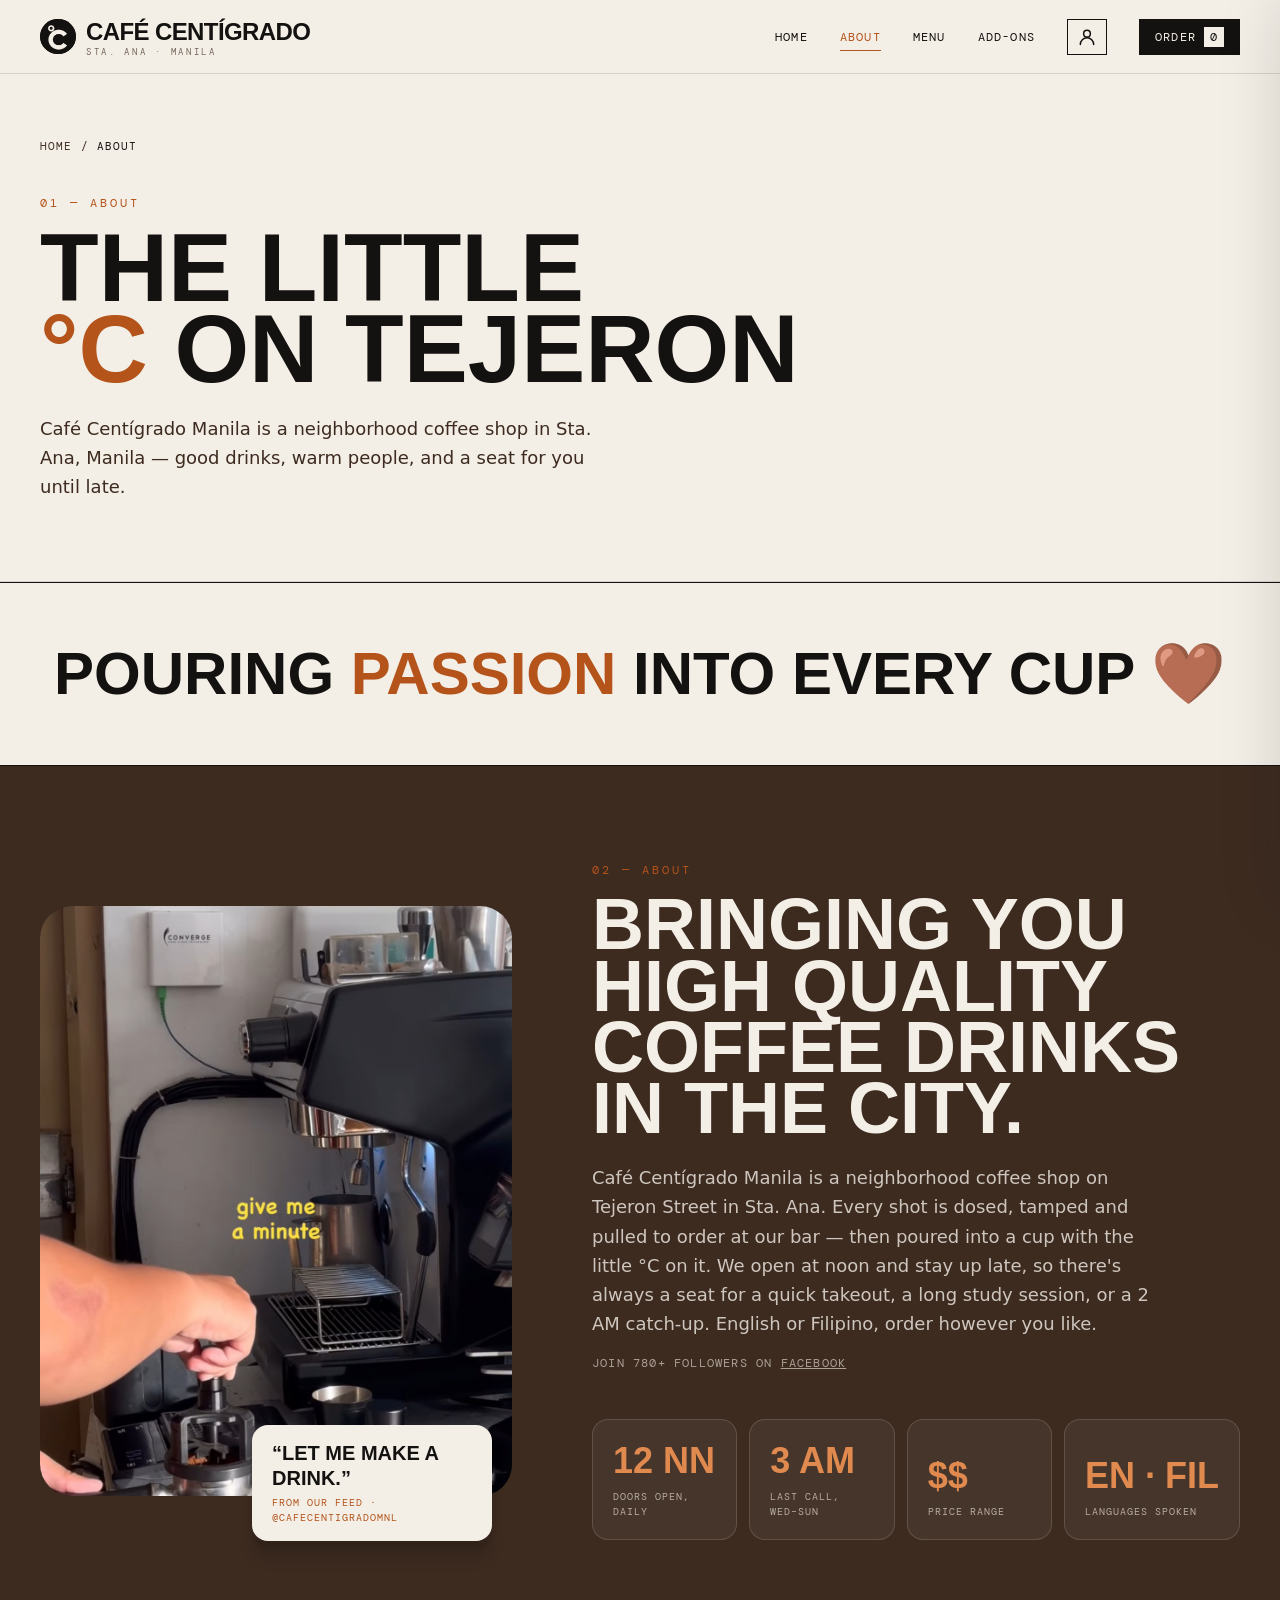
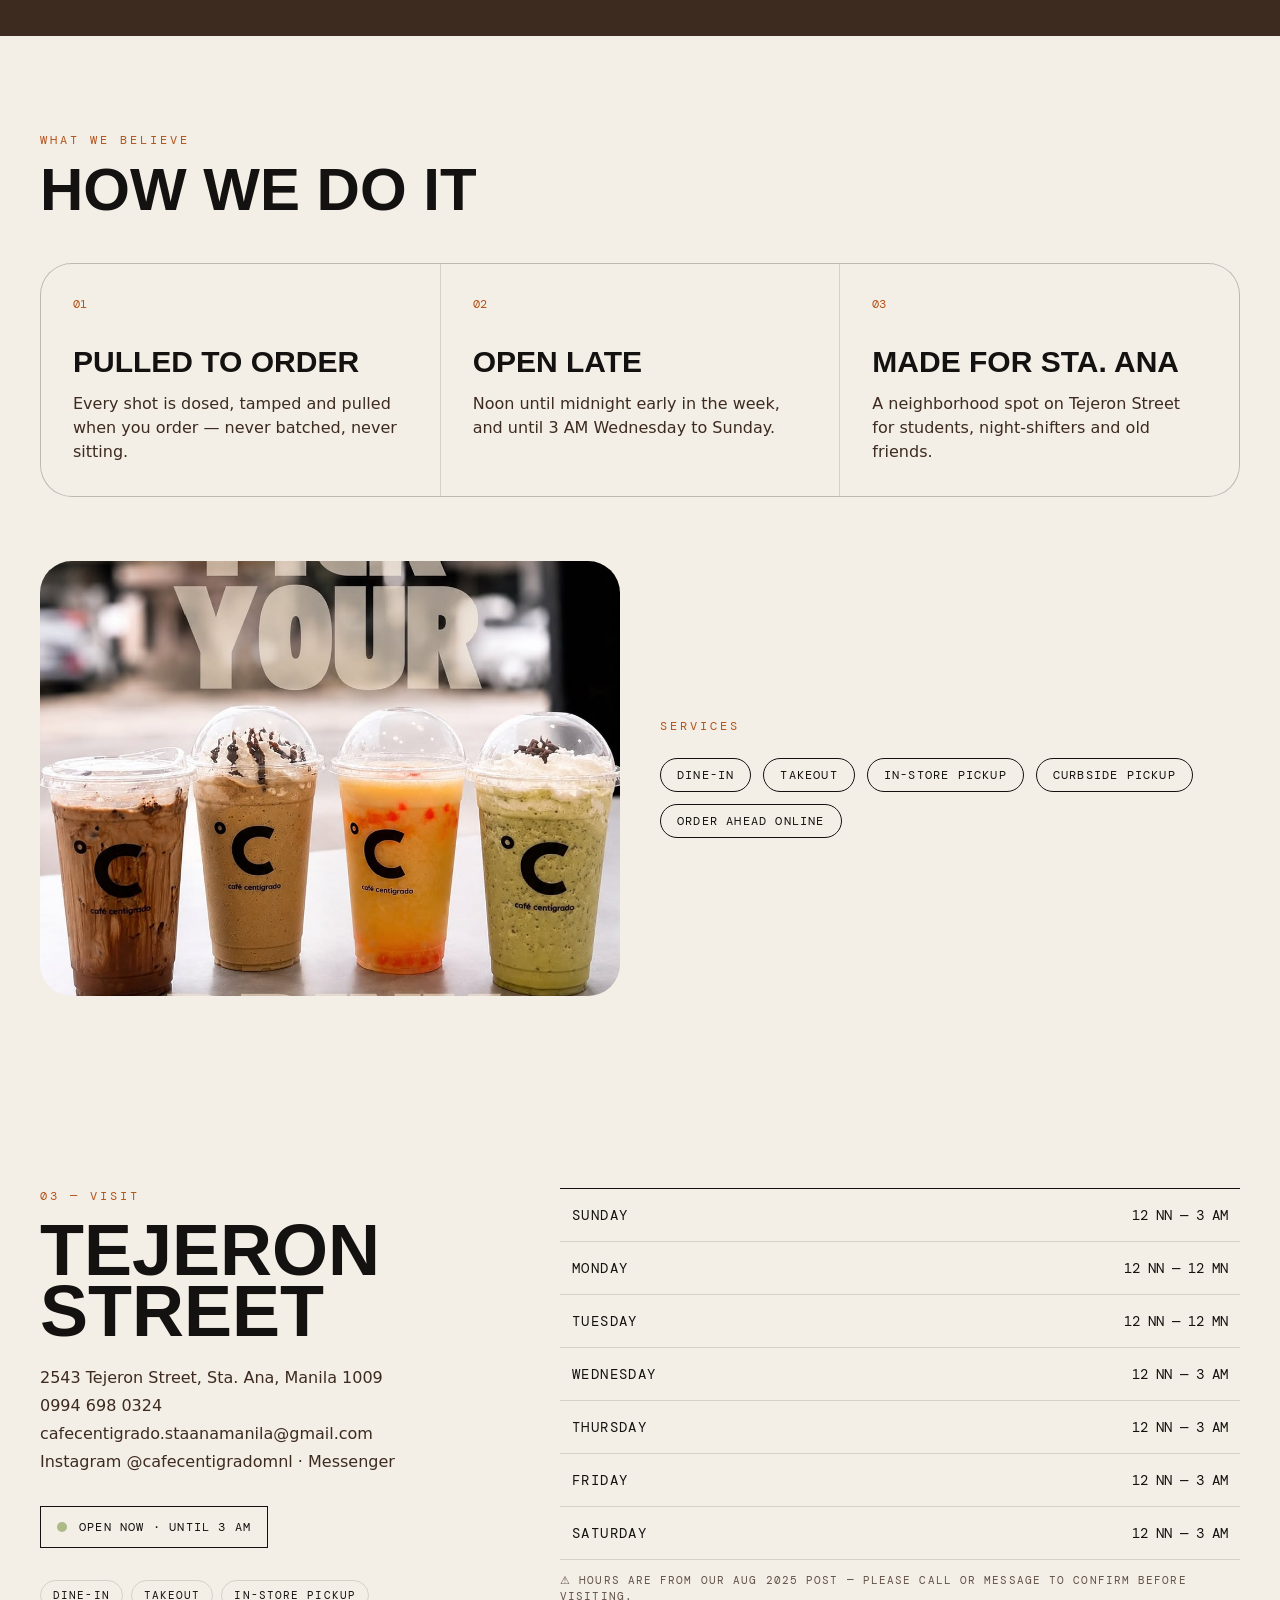
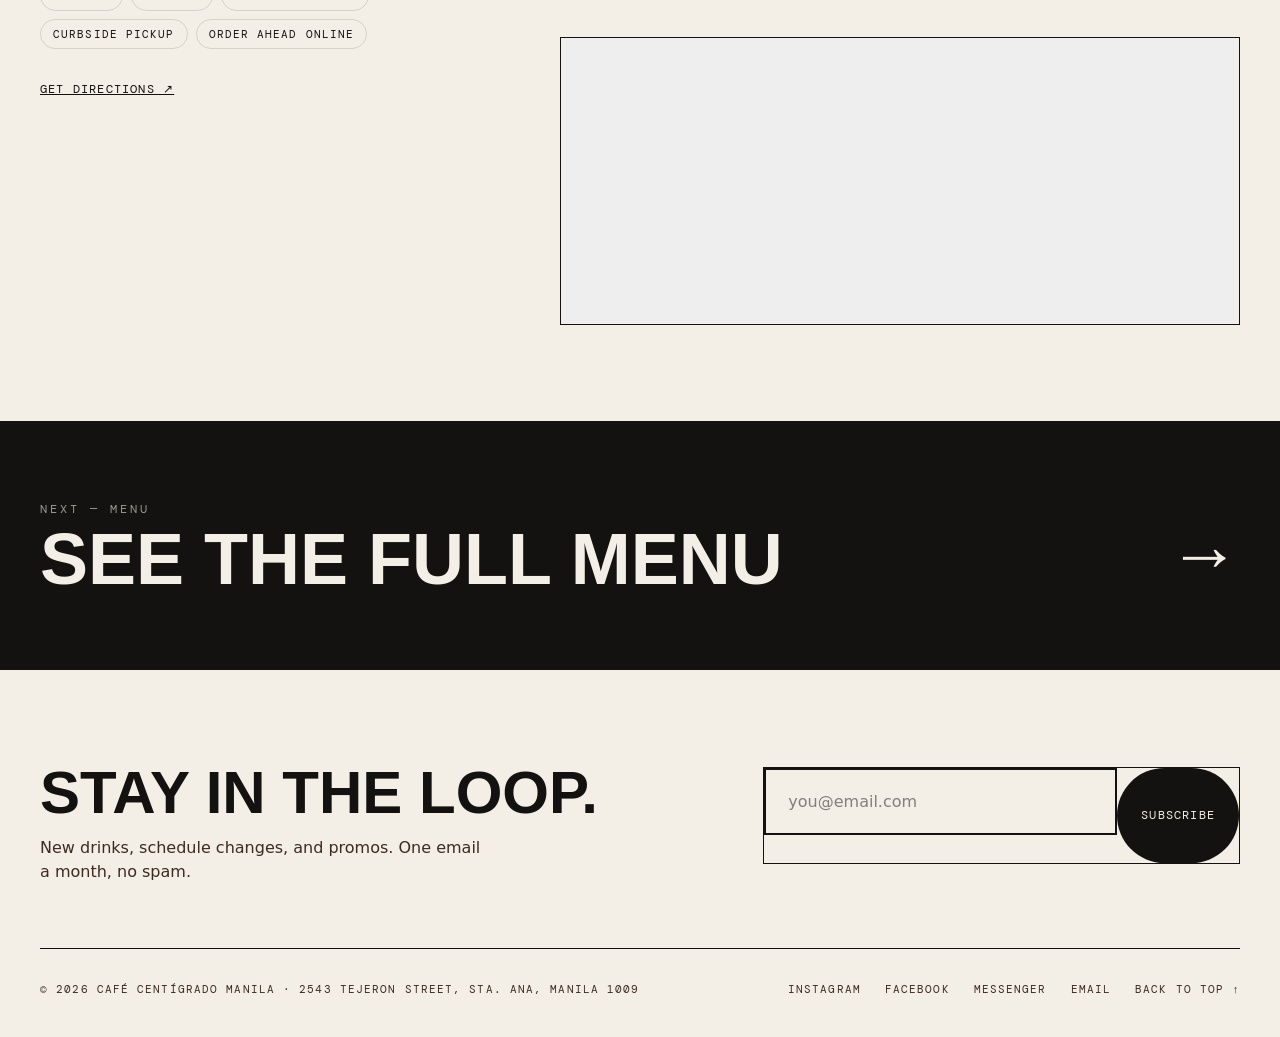
==== AmenCode/about.html @ a959b889 "Put in folders" ====
<!DOCTYPE html>
<html lang="en">
<head>
 <meta charset="utf-8">
 <meta name="viewport" content="width=device-width, initial-scale=1">
 <title>About · Café Centígrado</title>
 <link rel="preconnect" href="https://fonts.googleapis.com">
 <link rel="preconnect" href="https://fonts.gstatic.com" crossorigin>
 <link
   href="https://fonts.googleapis.com/css2? family=Big+Shoulders+Display:wght@400;700;900&family=DM+Mono:wght@400&family=Hanken+Gr otesk:wght@400&display=swap"
   rel="stylesheet">
 <link rel="stylesheet" href="/AmenCode/styles.css">
 <link rel="stylesheet" href="/AmenCode/page.css">
</head>
<body class="sub" data-page="about">
 <header class="header">
   <div class="container header__inner">
     <a class="logo" href="/AmenCode/index.html">
       <img class="logo__mark" src="/AmenPhoto/logo-mark.png" alt="">
       <span class="logo__text"><span class="logo__name">Café Centígrado</span><span class="logo__sub">Sta. Ana ·
           Manila</span></span>
     </a>
     <nav class="nav" aria-label="Primary">
       <div class="nav__links" id="navLinks">
         <a class="nav__link" href="/AmenCode/index.html">Home</a><a class="nav__link is-active"
           href="/AmenCode/about.html">About</a><a class="nav__link" href="/AmenCode/menu.html">Menu</a><a
           class="nav__link" href="/AmenCode/addons.html">Add-ons</a>
       </div>
       <!-- ===== ACCOUNT BUTTON =====
    Paste this block inside <nav class="nav">, just before the Order button, on every page.
    The styles are in styles.css and the script is in page.js, so nothing else is needed. -->
       <div class="account" id="account">
         <button class="account__btn" id="accountBtn" type="button" aria-label="Account, not signed in"
           aria-expanded="false" aria-controls="accountPanel">
           <svg viewBox="0 0 24 24" aria-hidden="true" focusable="false">
             <circle cx="12" cy="8" r="4"></circle>
             <path d="M4 21c0-4.4 3.6-8 8-8s8 3.6 8 8"></path>
           </svg>
         </button>
         <div class="account__panel" id="accountPanel" hidden>
           <div id="accountOut">
             <p class="mono-sm">Account</p>
             <p class="account__text">You're not signed in.</p>
             <div class="account__actions">
               <a class="btn btn--fill" href="/AmenCode/SignUp.html">Sign in</a>
               <a class="btn btn--line" href="/AmenCode/SignUp.html#signup">Create account</a>
             </div>
           </div>
           <div id="accountIn" hidden>
             <p class="mono-sm">Signed in as</p>
             <p class="account__name" id="accountName"></p>
             <p class="mono-sm account__email" id="accountEmail"></p>
             <div class="account__actions">
               <a class="btn btn--fill" href="/AmenCode/SignUp.html">My account</a>
               <button class="btn btn--line" type="button" id="accountOutBtn">Log out</button>
             </div>
           </div>
         </div>
       </div>
       <button class="cart-btn" id="openCart" type="button">Order <span class="cart-btn__count"
           id="cartCount">0</span></button>
       <button class="nav-toggle" id="navToggle" type="button" aria-label="Menu" aria-expanded="false"
         aria-controls="navLinks"><span></span><span></span><span></span></button>
     </nav>
   </div>
 </header>
 <main id="top">
   <section class="page-hero">
     <div class="container">
       <p class="crumbs"><a href="/AmenCode/index.html">Home</a> / <b>About</b></p>
       <p class="eyebrow">01 — About</p>
       <h1>The little<br><em>°C</em> on Tejeron</h1>
       <p class="lead">Café Centígrado Manila is a neighborhood coffee shop in Sta. Ana, Manila — good drinks, warm
         people, and a seat for you until late.</p>
     </div>
   </section>
   <section class="tagline">
     <p>Pouring <em>passion</em> into every cup 🤎</p>
   </section>
   <section class="story">
     <div class="container story__grid">
       <div class="story__media">
         <div class="story__img"><!-- Replace: PHOTO/work.jpg --><img src="/AmenPhoto/work.jpg"
             alt="Our barista dosing freshly ground coffee into a portafilter at the espresso machine"></div>
         <div class="story__cap"><b>“Let me make a drink.”</b><span>From our feed ·
@cafecentigradomnl</span></div>
       </div>
       <div class="story__text">
         <p class="eyebrow">02 — About</p>
         <h2>Bringing you high quality coffee drinks in the city.</h2>
         <p class="body">Café Centígrado Manila is a neighborhood coffee shop on Tejeron Street in Sta. Ana. Every shot
           is dosed, tamped and pulled to order at our bar — then poured into a cup with the little °C on it. We open
           at noon and stay up late, so there's always a seat for a quick takeout, a long study session, or a 2 AM
           catch-up. English or Filipino, order however you like.</p>
         <p class="fb">Join 780+ followers on <a href="/AmenCode/facebook.html">Facebook</a></p>
         <dl class="facts">
           <div class="fact"><b>12 NN</b><span>Doors open, daily</span></div>
           <div class="fact"><b>3 AM</b><span>Last call, Wed–Sun</span></div>
           <div class="fact"><b>$$</b><span>Price range</span></div>
           <div class="fact"><b>EN · FIL</b><span>Languages spoken</span></div>
         </dl>
       </div>
     </div>
   </section>
   <section class="container believe">
     <p class="eyebrow">What we believe</p>
     <h2 class="h2-lg">How we do it</h2>
     <div class="cards">
       <article class="card">
         <p class="card__tag">01</p>
         <h3>Pulled to order</h3>
         <p class="card__text">Every shot is dosed, tamped and pulled when you order — never batched, never sitting.
         </p>
       </article>
       <article class="card">
         <p class="card__tag">02</p>
         <h3>Open late</h3>
         <p class="card__text">Noon until midnight early in the week, and until 3 AM Wednesday to Sunday.</p>
       </article>
       <article class="card">
         <p class="card__tag">03</p>
         <h3>Made for Sta. Ana</h3>
         <p class="card__text">A neighborhood spot on Tejeron Street for students, night-shifters and old friends.</p>
       </article>
     </div>
     <div class="believe__row">
       <!-- Replace: PHOTO/best.jpg -->
       <img src="/AmenPhoto/best.jpg" alt="Four Café Centígrado drinks lined up on the counter">
       <div>
         <p class="eyebrow">Services</p>
         <ul class="pills">
           <li>Dine-in</li>
           <li>Takeout</li>
           <li>In-store pickup</li>
           <li>Curbside pickup</li>
           <li>Order ahead online</li>
         </ul>
       </div>
     </div>
   </section>
   <section class="visit" id="visit">
     <div class="container visit__grid">
       <div class="visit__info">
         <p class="eyebrow">03 — Visit</p>
         <h2 class="h2-visit">Tejeron<br>Street</h2>
         <address class="address">
           <p>2543 Tejeron Street, Sta. Ana, Manila 1009</p>
           <p>0994 698 0324</p>
           <p>cafecentigrado.staanamanila@gmail.com</p>
           <p>Instagram @cafecentigradomnl · Messenger</p>
         </address>
         <p class="open-box"><span class="status-pill__dot status-pill__dot--lg"></span><span data-open-label>Open now
             · until 3 AM</span></p>
         <ul class="tags">
           <li>Dine-in</li>
           <li>Takeout</li>
           <li>In-store pickup</li>
           <li>Curbside pickup</li>
           <li>Order ahead online</li>
         </ul>
         <a class="directions"
           href="https://www.google.com/maps/search/? api=1&query=2543+Tejeron+Street+Sta.+Ana+Manila" target="_blank"
           rel="noopener">Get directions ↗</a>
       </div>
       <div class="visit__hours">
         <table class="hours">
           <tbody id="hours">
             <tr>
               <th scope="row">Sunday</th>
               <td>12 NN — 3 AM</td>
             </tr>
             <tr>
               <th scope="row">Monday</th>
               <td>12 NN — 12 MN</td>
             </tr>
             <tr>
               <th scope="row">Tuesday</th>
               <td>12 NN — 12 MN</td>
             </tr>
             <tr>
               <th scope="row">Wednesday</th>
               <td>12 NN — 3 AM</td>
             </tr>
             <tr>
               <th scope="row">Thursday</th>
               <td>12 NN — 3 AM</td>
             </tr>
             <tr>
               <th scope="row">Friday</th>
               <td>12 NN — 3 AM</td>
             </tr>
             <tr>
               <th scope="row">Saturday</th>
               <td>12 NN — 3 AM</td>
             </tr>
           </tbody>
         </table>
         <p class="hours__note">⚠ Hours are from our Aug 2025 post — please call or message to confirm before visiting.
         </p>
         <iframe class="map" title="Map" loading="lazy"
           src="https://www.google.com/maps?q=2543+Tejeron+Street+Sta. +Ana+Manila&output=embed"></iframe>
       </div>
     </div>
   </section>
   <a class="next" href="/AmenCode/menu.html">
     <div class="container">
       <div><small>Next — Menu</small><b>See the full menu</b></div><i>→</i>
     </div>
   </a>
 </main>
 <footer class="footer">
   <div class="container footer__inner">
     <div class="footer__top">
       <div>
         <h2 class="h2-lg h2-foot">Stay in the loop.</h2>
         <p class="footer__text">New drinks, schedule changes, and promos. One email a month, no spam.</p>
       </div>
       <form class="subscribe" id="subscribe" novalidate>
         <div class="subscribe__box"><input type="email" id="email"placeholder="you@email.com"
             aria-label="Email address" required><button type="submit">Subscribe</button></div>
         <p class="subscribe__msg" id="subMsg" role="status"></p>
       </form>
     </div>
     <div class="footer__bottom">
       <span>© 2026 Café Centígrado Manila · 2543 Tejeron Street, Sta. Ana, Manila 1009</span>
       <nav class="footer__nav" aria-label="Footer"><a href="#">Instagram</a><a href="#">Facebook</a><a
           href="#">Messenger</a><a href="#">Email</a><a href="#top">Back to top ↑</a></nav>
     </div>
   </div>
 </footer>
 <div class="scrim" id="scrim"></div>
 <aside class="cart" id="cart" aria-label="Your order" aria-hidden="true">
   <div class="cart__head">
     <h2>Your order</h2><button type="button" id="closeCart">Close ✕</button>
   </div>
   <div class="cart__body" id="cartBody"></div>
   <div class="cart__total" id="cartTotal" hidden><span>Total</span><span id="totalAmt">₱0</span></div>
 </aside>
 <script src="page.js"></script>
</body>
</html>
---- AmenCode/styles.css ----
:root {
 --bg: #f3eee6;
 --beige: #e8dfd1;
 --ink: #141210;
 --accent: #b4531a;
 --brown: #3d2b20;
 --green: #6f8a2e;
 --muted: rgba(61, 43, 32, 0.7);
 --hair: rgba(20, 18, 16, 0.13);
 --display: 'Big Shoulders Display', Impact, sans-serif;
 --mono: 'DM Mono', ui-monospace, monospace;
 --body: 'Hanken Grotesk', system-ui, sans-serif;
}
*, *::before, *::after {
 box-sizing: border-box;
}
html {
 scroll-behavior: smooth;
 scroll-padding-top: 80px;
}
body {
 margin: 0;
 background: var(--bg);
 color: var(--ink);
 font-family: var(--body);
 font-size: 16px;
 line-height: 24px;
}
a {
 color: inherit;
 text-decoration: none;
}
button {
 font: inherit;
 color: inherit;
 cursor: pointer;
 background: none;
 border: 0;
 padding: 0;
}
h1, h2, h3, p, dl, dd, dt, ul, address, figure {
 margin: 0;
 padding: 0;
}
ul {
 list-style: none;
}
address {
 font-style: normal;
}
img {
 display: block;
 max-width: 100%;
}
:focus-visible {
 outline: 2px solid var(--accent);
 outline-offset: 3px;
}
.container {
 width: 100%;
 max-width: 1280px;
 margin: 0 auto;
 padding-left: 40px;
 padding-right: 40px;
}
.eyebrow {
 font: 400 12px/16px var(--mono);
 letter-spacing: 3px;
 text-transform: uppercase;
 color: var(--accent);
}
.mono-sm {
 font: 400 11px/16.5px var(--mono);
 letter-spacing: 1.1px;
 text-transform: uppercase;
 color: var(--muted);
}
.h2-xl,.h2-lg,.h2-visit,.pick__name,.cart__head h2 {
 font-family: var(--display);
 font-weight: 900;
 text-transform: uppercase;
}
.h2-xl {
 font-size: 96px;
 line-height: 81.6px;
 padding-top: 16px;
}
.h2-lg {
 font-size: 60px;
 line-height: 51px;
 padding-top: 16px;
}
/* Buttons */.btn {
 display: inline-flex;
 align-items: center;
 justify-content: center;
 padding: 16px 24px;
 border-radius: 999px;
 font: 400 12px/16px var(--mono);
 letter-spacing: 1.2px;
 text-transform: uppercase;
 white-space: nowrap;
 transition: transform 0.15s, opacity 0.15s;
}
.btn:hover {
 transform: translateY(-1px);
}
.btn--fill {
 background: var(--accent);
 color: #fff;
}
.btn--line {
 border: 1.693px solid var(--ink);
 color: var(--ink);
}
/* Header */.header {
 position: sticky;
 top: 0;
 z-index: 20;
 background: var(--bg);
 border-bottom: 1.693px solid transparent;
}
.header__inner {
 display: flex;
 align-items: center;
 justify-content: space-between;
 padding-top: 16px;
 padding-bottom: 16px;
}
.logo {
 display: flex;
 align-items: center;
 gap: 10px;
}
.logo__mark {
 width: 36px;
 height: 36px;
 border-radius: 50%;
}
.logo__text {
 display: flex;
 flex-direction: column;
 width: 147.4px;
}
.logo__name {
 font: 900 24px/32px var(--display);
 letter-spacing: -0.6px;
 text-transform: uppercase;
 white-space: nowrap;
}
.logo__sub {
 font: 400 9px/9px var(--mono);
 letter-spacing: 2.7px;
 text-transform: uppercase;
 color: var(--muted);
 white-space: nowrap;
}
.nav {
 display: flex;
 align-items: center;
 gap: 32px;
}
.nav__links {
 display: flex;
 align-items: center;
 gap: 32px;
}
.nav__link {
 position: relative;
 padding: 4px 0;
 font: 400 12px/16px var(--mono);
 letter-spacing: 1.2px;
 text-transform: uppercase;
}
.nav__link::after {
 content: '';
 position: absolute;
 left: 0;
 right: 0;
 top: 25px;
 height: 1px;
 background: var(--accent);
 transform: scaleX(0);
 transform-origin: left;
 transition: transform 0.2s;
}
.nav__link:hover::after,.nav__link.is-active::after {
 transform: scaleX(1);
}
.nav__link.is-active {
 color: var(--accent);
}
.cart-btn {
 display: flex;
 align-items: center;
 gap: 8px;
 background: var(--ink);
 color: var(--bg);
 padding: 8px 16px;
 font: 400 12px/16px var(--mono);
 letter-spacing: 1.2px;
 text-transform: uppercase;
}
.cart-btn__count {
 min-width: 20px;
 height: 20px;
 padding: 0 4px;
 display: grid;
 place-items: center;
 background: var(--bg);
 color: var(--ink);
}
/* Mobile menu button + link group */.nav__links {
 display: flex;
 align-items: center;
 gap: 32px;
}
.nav-toggle {
 display: none;
 width: 40px;
 height: 36px;
 flex-direction: column;
 align-items: center;
 justify-content: center;
 gap: 5px;
 border: 1.693px solid var(--ink);
}
.nav-toggle span {
 display: block;
 width: 18px;
 height: 2px;
 background: var(--ink);
 transition: transform 0.2s, opacity 0.2s;
}
.header.is-menu .nav-toggle span:nth-child(1) {
 transform: translateY(7px) rotate(45deg);
}
.header.is-menu .nav-toggle span:nth-child(2) {
 opacity: 0;
}
.header.is-menu .nav-toggle span:nth-child(3) {
 transform: translateY(-7px) rotate(-45deg);
}
/* Hero */.hero {
 overflow: hidden;
 position: relative;
}
.hero__grid {
 display: grid;
 grid-template-columns: repeat(12, 1fr);
 column-gap: 40px;
 align-items: center;
 padding-top: 48px;
 padding-bottom: 80px;
 min-height: 1003.5px;
}
.hero__copy {
 grid-column: 1 / span 6;
}
.hero__figure {
 grid-column: 7 / span 6;
 position: relative;
 height: 707.8px;
}
.status-pill {
 display: inline-flex;
 align-items: center;
 gap: 10px;
 padding: 8px 16px;
 border: 1.693px solid rgba(111, 138, 46, 0.4);
 border-radius: 999px;
 font: 400 11px/16.5px var(--mono);
 letter-spacing: 1.1px;
 text-transform: uppercase;
}
.status-pill__dot {
 width: 8px;
 height: 8px;
 border-radius: 50%;
 background: var(--green);
 opacity: 0.52;
}
.status-pill__dot--lg {
 width: 10px;
 height: 10px;
}
.hero__title {
 padding-top: 24px;
 font: 900 152px/121.6px var(--display);
 letter-spacing: -3.8px;
 text-transform: uppercase;
}
.hero__title span {
 color: var(--accent);
}
.hero__text {
 padding-top: 32px;
 max-width: 448px;
 font-size: 18px;
 line-height: 29.25px;
 color: var(--brown);
}
.hero__btns {
 display: flex;
 gap: 12px;
 padding-top: 32px;
}
.stats {
 display: grid;
 grid-template-columns: repeat(3, 1fr);
 max-width: 448px;
 margin-top: 40px;
 border-top: 1.693px solid var(--hair);
 border-bottom: 1.693px solid var(--hair);
}
.stats div {
 display: flex;
 flex-direction: column;
 justify-content: flex-end;
 padding: 16px;
 min-height: 83px;
}
.stats div:first-child {
 padding-left: 0;
}
.stats div:not(:last-child) {
 border-right: 1.693px solid var(--hair);
}
.stats dd {
 font: 900 30px/36px var(--display);
 white-space: nowrap;
}
.stats dt {
 font: 400 10px/15px var(--mono);
 letter-spacing: 1px;
 text-transform: uppercase;
 color: var(--muted);
}
.hero__img {
 height: 100%;
 border-radius: 32px;
 overflow: hidden;
 background: var(--beige);
 box-shadow: 0 40px 80px -30px rgba(20, 18, 16, 0.45);
}
.hero__img img {
 width: 100%;
 height: 100%;
 object-fit: cover;
}
.loc {
 position: absolute;
 left: 32px;
 top: 652.9px;
 width: 183px;
 padding: 16px 20px;
 border-radius: 16px;
 background: var(--ink);
 box-shadow: 0 20px 12.5px rgba(0, 0, 0, 0.1), 0 8px 5px rgba(0, 0, 0, 0.1);
}
.loc span {
 display: block;
 font: 400 10px/15px var(--mono);
 letter-spacing: 1px;
 text-transform: uppercase;
 color: rgba(243, 238, 230, 0.6);
}
.loc b {
 display: block;
 font: 700 20px/28px var(--display);
 text-transform: uppercase;
 color: var(--bg);
 white-space: nowrap;
}
.badge {
 position: absolute;
 left: 495px;
 top: 23px;
 width: 114px;
 height: 114px;
 display: grid;
 place-items: center;
 transition: transform 0.2s;
}
.badge__in {
 width: 96px;
 height: 96px;
 border-radius: 50%;
 background: var(--accent);
 color: #fff;
 display: grid;
 place-items: center;
 text-align: center;
 font: 900 18px/18px var(--display);
 text-transform: uppercase;
 transform: rotate(12deg);
 filter: drop-shadow(0 20px 12.5px rgba(0, 0, 0, 0.1)) drop-shadow(0 8px 5px rgba(0, 0, 0, 0.1));
}
.badge:hover {
 transform: scale(1.05);
}
/* Ticker */.ticker {
 background: var(--ink);
 border-top: 1.693px solid var(--ink);
 border-bottom: 1.693px solid var(--ink);
 padding: 12px 0;
 overflow: hidden;
 white-space: nowrap;
}
.ticker__track {
 display: inline-flex;
 gap: 40px;
 font: 700 24px/32px var(--display);
 text-transform: uppercase;
 color: var(--bg);
 animation: tick 36s linear infinite;
}
.ticker__track i {
 font-style: normal;
 color: var(--accent);
}
.ticker__track>* {
 flex: none;
}
@keyframes tick {
 to {
   transform: translateX(-50%);
 }
}
/* Pick your drink */.pick {
 background: var(--beige);
}
.pick__inner {
 padding-top: 96px;
 padding-bottom: 96px;
}
.pick__head {
 display: flex;
 align-items: flex-end;
 justify-content: space-between;
 gap: 40px;
}
.pick__intro {
 max-width: 384px;
 color: var(--brown);
}
.pick__stage {
 position: relative;
 height: 588.9px;
 margin-top: 40px;
 border-radius: 32px;
 overflow: hidden;
 background: var(--bg);
}
.pick__stage>img {
 width: 100%;
 height: 100%;
 object-fit: cover;
}
.pick__cups {
 position: absolute;
 inset: 0;
}
.cup {
 position: absolute;
 top: 0;
 height: 100%;
 width: 22%;
}
.cup:nth-child(1) {
 left: var(--cup1, 3%);
}
.cup:nth-child(2) {
 left: var(--cup2, 26%);
}
.cup:nth-child(3) {
 left: var(--cup3, 50%);
}
.cup:nth-child(4) {
 left: var(--cup4, 75%);
}
.cup__num {
 position: absolute;
 left: 50%;
 bottom: 19px;
 transform: translateX(-50%);
 width: 40px;
 height: 40px;
 display: grid;
 place-items: center;
 border: 1.693px solid #fff;
 border-radius: 50%;
 background: rgba(20, 18, 16, 0.6);
 backdrop-filter: blur(8px);
 box-shadow: 0 10px 15px rgba(0, 0, 0, 0.1), 0 4px 6px rgba(0, 0, 0, 0.1);
 font: 400 12px/16px var(--mono);
 color: #fff;
 transition: all 0.2s;
}
.cup:hover .cup__num {
 background: rgba(20, 18, 16, 0.85);
}
.cup.is-on .cup__num {
 width: 44px;
 height: 44px;
 bottom: 17px;
 border-width: 1.862px;
 background: var(--accent);
 font-size: 13.2px;
}
.pick__info {
 display: grid;
 grid-template-columns: 56px 1fr auto;
 align-items: center;
 gap: 24px;
 margin-top: 24px;
 padding: 32px;
 border-radius: 32px;
 background: var(--bg);
}
.pick__swatch {
 width: 56px;
 height: 56px;
 border-radius: 50%;
 background: #6b4a35;
 box-shadow: 0 0 0 4px var(--beige);
}
.pick__name {
 font-size: 36px;
 line-height: 40px;
 padding-top: 4px;
}
.pick__desc {
 padding-top: 4px;
 color: var(--brown);
}
.pick__buy {
 display: flex;
 align-items: center;
 gap: 16px;
}
.price {
 font: 900 30px/36px var(--display);
}
/* Explore */.explore__inner {
 padding-top: 96px;
 padding-bottom: 96px;
}
.cards {
 display: grid;
 grid-template-columns: repeat(3, 1fr);
 gap: 1px;
 margin-top: 48px;
 border: 1.693px solid var(--hair);
 border-radius: 32px;
 overflow: hidden;
 background: var(--hair);
}
.card {
 display: flex;
 flex-direction: column;
 padding: 32px;
 background: var(--bg);
 transition: background 0.2s;
}
.card:hover {
 background: #f8f4ed;
}
.card__tag {
 font: 400 12px/16px var(--mono);
 color: var(--accent);
}
.card h3 {
 padding-top: 40px;
 font: 900 36px/40px var(--display);
 text-transform: uppercase;
 min-height: 80px;
}
.card__text {
 padding-top: 12px;
 color: var(--brown);
}
.card__arrow {
 padding-top: 32px;
 font: 400 36px/40px var(--display);
 transition: transform 0.2s;
}
.card:hover .card__arrow {
 transform: translateX(6px);
}
/* Visit */.visit__grid {
 display: grid;
 grid-template-columns: repeat(12, 1fr);
 column-gap: 48px;
 padding-top: 96px;
 padding-bottom: 96px;
}
.visit__info {
 grid-column: 1 / span 5;
}
.visit__hours {
 grid-column: 6 / span 7;
}
.h2-visit {
 padding-top: 16px;
 font-size: 72px;
 line-height: 61.2px;
}
.address {
 padding-top: 24px;
 color: var(--brown);
}
.address p+p {
 padding-top: 4px;
}
.open-box {
 display: inline-flex;
 align-items: center;
 gap: 12px;
 margin-top: 32px;
 padding: 12px 16px;
 border: 1.693px solid var(--ink);
 font: 400 12px/16px var(--mono);
 letter-spacing: 1.2px;
 text-transform: uppercase;
}
.tags {
 display: flex;
 flex-wrap: wrap;
 gap: 8px;
 padding-top: 32px;
}
.tags li {
 padding: 6px 12px;
 border: 1.693px solid var(--hair);
 border-radius: 999px;
 font: 400 11px/16.5px var(--mono);
 letter-spacing: 1.1px;
 text-transform: uppercase;
}
.directions {
 display: inline-block;
 margin-top: 32px;
 font: 400 12px/16px var(--mono);
 letter-spacing: 1.2px;
 text-transform: uppercase;
 text-decoration: underline;
}
.hours {
 width: 100%;
 border-collapse: collapse;
 border-top: 1.693px solid var(--ink);
}
.hours th,.hours td {
 padding: 16px 12px;
 border-bottom: 1.693px solid var(--hair);
 font: 400 14px/20px var(--mono);
 text-align: left;
}
.hours th {
 letter-spacing: 1.4px;
 text-transform: uppercase;
 font-weight: 400;
}
.hours td {
 text-align: right;
}
.hours tr.is-today th,.hours tr.is-today td {
 background: var(--accent);
 color: #fff;
}
.hours__note {
 padding-top: 12px;
 font: 400 11px/16.5px var(--mono);
 letter-spacing: 1.1px;
 text-transform: uppercase;
 color: rgba(61, 43, 32, 0.8);
}
.map {
 display: block;
 width: 100%;
 max-width: 680px;
 height: 288px;
 margin-top: 32px;
 border: 1.693px solid var(--ink);
 background: #eee;
}
/* Footer */.footer__inner {
 padding-top: 96px;
 padding-bottom: 40px;
}
.footer__top {
 display: grid;
 grid-template-columns: repeat(12, 1fr);
 column-gap: 40px;
 padding-bottom: 64px;
 border-bottom: 1.693px solid var(--ink);
}
.footer__top>div {
 grid-column: 1 / span 7;
}
.h2-foot {
 padding-top: 0;
 line-height: 54px;
}
.footer__text {
 padding-top: 16px;
 max-width: 448px;
 color: var(--brown);
}
.subscribe {
 grid-column: 8 / span 5;
 align-self: end;
}
.subscribe__box {
 display: flex;
 align-items: stretch;
 max-width: 477px;
 border: 1.693px solid var(--ink);
}
.subscribe input {
 flex: 1;
 min-width: 0;
 padding: 16px;
 border: 0;
 background: transparent;
 font: 400 16px var(--body);
 color: var(--ink);
 outline-offset: -2px;
}
.subscribe input::placeholder {
 color: rgba(20, 18, 16, 0.5);
}
.subscribe button {
 margin: 0;
 padding: 16px 24px;
 border-radius: 999px;
 background: var(--ink);
 color: var(--bg);
 font: 400 12px/16px var(--mono);
 letter-spacing: 1.2px;
 text-transform: uppercase;
}
.subscribe__msg {
 min-height: 20px;
 padding-top: 8px;
 font: 400 11px/16.5px var(--mono);
 letter-spacing: 1.1px;
 text-transform: uppercase;
 color: var(--accent);
}
.footer__bottom {
 display: flex;
 justify-content: space-between;
 gap: 24px;
 padding-top: 32px;
 font: 400 11px/16.5px var(--mono);
 letter-spacing: 1.1px;
 text-transform: uppercase;
 color: var(--brown);
}
.footer__nav {
 display: flex;
 gap: 24px;
}
.footer__nav a:hover {
 color: var(--accent);
}
/* Cart drawer */.scrim {
 position: fixed;
 inset: 0;
 z-index: 30;
 background: rgba(20, 18, 16, 0.35);
 opacity: 0;
 pointer-events: none;
 transition: opacity 0.3s;
}
.scrim.is-open {
 opacity: 1;
 pointer-events: auto;
}
.cart {
 position: fixed;
 top: 0;
 right: 0;
 bottom: 0;
 z-index: 40;
 width: 448px;
 max-width: 100%;
 display: flex;
 flex-direction: column;
 background: var(--bg);
 box-shadow: -20px 0 60px rgba(20, 18, 16, 0.15);
 transform: translateX(105%);
 transition: transform 0.3s;
}
.cart.is-open {
 transform: none;
}
.cart__head {
 display: flex;
 align-items: center;
 justify-content: space-between;
 padding: 24px;
 border-bottom: 1.693px solid var(--ink);
}
.cart__head h2 {
 font-size: 36px;
 line-height: 40px;
}
.cart__head button {
 font: 400 12px/16px var(--mono);
 letter-spacing: 1.2px;
 text-transform: uppercase;
}
.cart__body {
 flex: 1;
 overflow: auto;
 padding: 24px;
}
.cart__body .btn {
 margin-top: 24px;
 border: 1.693px solid var(--ink);
 color: var(--ink);
 background: none;
}
.cart__line {
 display: flex;
 align-items: center;
 gap: 16px;
 padding: 14px 0;
 border-bottom: 1.693px solid var(--hair);
}
.cart__name {
 flex: 1;
 font-weight: 400;
}
.cart__name small {
 display: block;
 font: 400 11px/16.5px var(--mono);
 letter-spacing: 1.1px;
 text-transform: uppercase;
 color: var(--muted);
}
.qty {
 display: flex;
 align-items: center;
 gap: 10px;
 font: 400 12px var(--mono);
}
.qty button {
 width: 26px;
 height: 26px;
 border: 1.693px solid var(--ink);
 border-radius: 50%;
 line-height: 1;
}
.cart__total {
 display: flex;
 justify-content: space-between;
 padding: 24px;
 border-top: 1.693px solid var(--ink);
 font: 900 30px/36px var(--display);
 text-transform: uppercase;
}
@media (prefers-reduced-motion: reduce) {
 .ticker__track {
   animation: none;
 }
 html {
   scroll-behavior: auto;
 }
}
/* Basic responsiveness (the Figma frame is desktop-only) */@media (max-width: 1100px) {
 .hero__title {
   font-size: clamp(80px, 13vw, 152px);
   line-height: 0.8;
 }
 .badge {
   left: auto;
   right: 12px;
 }
}
@media (max-width: 860px) {
 .nav {
   gap: 12px;
 }
 .nav-toggle {
   display: flex;
   order: 2;
 }
 .nav__links {
   display: none;
   position: absolute;
   top: 100%;
   left: 0;
   right: 0;
   flex-direction: column;
   align-items: flex-start;
   gap: 0;
   padding: 8px 20px 20px;
   background: var(--bg);
   border-bottom: 1.693px solid var(--ink);
 }
 .header.is-menu .nav__links {
   display: flex;
 }
 .nav__links .nav__link {
   width: 100%;
   padding: 14px 0;
   font-size: 14px;
   border-bottom: 1px solid var(--hair);
 }
 .nav__links .nav__link::after {
   display: none;
 }
 .container {
   padding-left: 20px;
   padding-right: 20px;
 }
 .hero__grid {
   display: block;
   min-height: 0;
   padding-bottom: 48px;
 }
 .hero__figure {
   margin-top: 48px;
   height: auto;
 }
 .hero__img {
   aspect-ratio: 1 / 1.1;
 }
 .loc {
   top: auto;
   bottom: -20px;
 }
 .pick__head {
   flex-direction: column;
   align-items: flex-start;
 }
 .h2-xl {
   font-size: 56px;
   line-height: 50px;
 }
 .pick__stage {
   height: 300px;
 }
 .cup__num {
   bottom: 10px;
 }
 .pick__info {
   grid-template-columns: 48px 1fr;
 }
 .pick__buy {
   grid-column: 1 / -1;
 }
 .cards {
   grid-template-columns: 1fr;
 }
 .visit__grid {
   display: block;
 }
 .visit__hours {
   margin-top: 48px;
 }
 .footer__top {
   display: block;
 }
 .subscribe {
   margin-top: 32px;
 }
 .footer__bottom {
   flex-direction: column;
 }
 .footer__nav {
   flex-wrap: wrap;
 }
}
/* =====================================================================
  PHOTO FITTING
  Every photo sits in a box with the exact size, radius and colour from
  the Figma file; the picture is cropped to fill it (object-fit: cover).
  If your photo's framing differs from the original, nudge it here:
    --pos-*  = which part of the photo stays visible (x% y%)
    --zoom-* = zoom in (1 = fit, 1.15 = 15% closer)
    --cup1..4 = where each numbered cup button sits across the drinks photo
  ===================================================================== */:root {
 --pos-hero: 50% 55%;
 --zoom-hero: 1;
 --pos-pick: 50% 50%;
 --zoom-pick: 1;
 --pos-about: 50% 50%;
 --zoom-about: 1;
 --pos-about-drinks: 50% 50%;
 --cup1: 3%;
 --cup2: 26%;
 --cup3: 50%;
 --cup4: 75%;
}
.logo__mark {
 width: 35.98px;
 height: 35.98px;
 flex: none;
 object-fit: contain;
 border-radius: 50%;
 background: var(--ink);
}
.hero__img img,.pick__stage>img {
 display: block;
 width: 100%;
 height: 100%;
 max-width: none;
 object-fit: cover;
 color: transparent;
 font-size: 0;
}
.hero__img img {
 object-position: var(--pos-hero);
 transform: scale(var(--zoom-hero));
}
.pick__stage>img {
 object-position: var(--pos-pick);
 transform: scale(var(--zoom-pick));
}
/* =====================================================================
  ACCOUNT BUTTON (person icon in the header, every page)
  ===================================================================== */.account {
 position: relative;
}
.account__btn {
 display: grid;
 place-items: center;
 width: 40px;
 height: 36px;
 border: 1.693px solid var(--ink);
 transition: background 0.2s, color 0.2s, border-color 0.2s;
}
.account__btn svg {
 width: 20px;
 height: 20px;
 fill: none;
 stroke: currentColor;
 stroke-width: 1.8;
 stroke-linecap: round;
 stroke-linejoin: round;
}
.account__btn:hover,.account__btn[aria-expanded="true"] {
 background: var(--ink);
 color: var(--bg);
}
/* Orange when someone is signed in */.account__btn.is-in {
 background: var(--accent);
 border-color: var(--accent);
 color: #fff;
}
.account__btn.is-in:hover,.account__btn.is-in[aria-expanded="true"] {
 background: var(--ink);
 border-color: var(--ink);
}
.account__panel {
 position: absolute;
 top: calc(100% + 12px);
 right: 0;
 z-index: 25;
 width: 300px;
 padding: 24px;
 background: var(--bg);
 border: 1.693px solid var(--ink);
 box-shadow: 0 20px 40px -20px rgba(20, 18, 16, 0.35);
}
.account__panel[hidden],.account__panel [hidden] {
 display: none;
}
.account__text {
 padding-top: 8px;
 color: var(--brown);
}
.account__name {
 padding-top: 4px;
 font: 900 30px/36px var(--display);
 text-transform: uppercase;
 overflow-wrap: anywhere;
}
.account__email {
 padding-top: 4px;
 overflow-wrap: anywhere;
}
.account__actions {
 display: flex;
 flex-direction: column;
 gap: 12px;
 padding-top: 20px;
}
/* Tablet and phone: the panel spans the header width so it never leaves the screen */@media (max-width: 860px) {
 .account {
   position: static;
 }
 .account__panel {
   top: 100%;
   left: 20px;
   right: 20px;
   width: auto;
 }
}
/* Small phones: make room for the extra button in the header */@media (max-width: 520px) {
 .header__inner {
   gap: 8px;
 }
 .nav {
   flex: none;
   gap: 8px;
 }
 .logo {
   min-width: 0;
 }
 .logo__text {
   width: auto;
   min-width: 0;
 }
 .logo__name {
   font-size: 18px;
   overflow: hidden;
   text-overflow: ellipsis;
 }
 .logo__sub {
   overflow: hidden;
   text-overflow: ellipsis;
 }
 .cart-btn {
   padding: 8px 10px;
 }
 .account__btn,
 .nav-toggle {
   width: 36px;
 }
}
/* =====================================================================
  CART: add-ons for a drink (list opens under each drink in the cart)
  ===================================================================== */.cart__line {
 flex-wrap: wrap;
}
.cart__extra {
 flex-basis: 100%;
}
.cart__addon-btn {
 padding: 6px 12px;
 border: 1.693px solid var(--ink);
 border-radius: 999px;
 font: 400 11px/16px var(--mono);
 letter-spacing: 1.1px;
 text-transform: uppercase;
 transition: background 0.15s, color 0.15s;
}
.cart__addon-btn:hover,.cart__addon-btn[aria-expanded="true"] {
 background: var(--ink);
 color: var(--bg);
}
.cart__addons {
 margin-top: 12px;
 padding: 16px;
 border-radius: 16px;
 background: var(--beige);
}
.cart__addons fieldset {
 min-width: 0;
 margin: 0;
 padding: 0 0 12px;
 border: 0;
}
.cart__addons legend {
 padding: 0 0 4px;
 font: 400 10px/15px var(--mono);
 letter-spacing: 1px;
 text-transform: uppercase;
 color: var(--brown);
}
.cart__addons label {
 display: flex;
 align-items: center;
 gap: 10px;
 min-height: 32px;
 font-size: 14px;
 cursor: pointer;
}
.cart__addons label b {
 margin-left: auto;
 font: 400 12px/16px var(--mono);
}
.cart__addons input {
 flex: none;
 width: 18px;
 height: 18px;
 accent-color: var(--accent);
}
.cart__note {
 font: 400 11px/16.5px var(--mono);
 letter-spacing: 1.1px;
 text-transform: uppercase;
 color: var(--brown);
}
/* =====================================================================
  Admin Login
  ===================================================================== */.login {
   background: #e9d6bd;
   border-radius: 48px;
   padding: 60px;
   margin: 60px 50px;
   position: relative;
   overflow: hidden;
}
.login > *:not(.login__photo) {
 position: relative;
 z-index: 1;                /* keeps the text and form above the photo */}
.login__photo {
 position: absolute;
 top: 0;
 right: 0;
 width: 55%;
 height: 100%;
 object-fit: cover;
 z-index: 0;
 pointer-events: none;
 -webkit-mask-image: linear-gradient(to right, transparent, #000 65%);
 mask-image: linear-gradient(to right, transparent, #000 65%);
}
.login form {
 max-width: 45%;            /* keeps the inputs off the photo */}
@media (max-width: 800px) {
 .login__photo { width: 100%; opacity: 0.2; }
 .login form { max-width: 100%; }
}
.budi {
   background: #f3eee6;
   color: #121210;
   font-family: "Hanken Grotesk", sans-serif;
 }
.six {
   font-family: "Space Mono", monospace;
   letter-spacing: 2px;
   text-transform: uppercase;
}
.rust {
   color: #b85523;
   font-family: "Space Mono", monospace;
}
.oop {
   font: 64px/1 "arial", sans-serif;
   text-transform: uppercase;
   margin: 12px 0 40px;
}
.field {
   position: relative;
}
#shw{
   position: absolute;
   right: 8px;
   top: 8px;
   padding: 14px 22px;
   font-size: 12px;
   color: #fff;
   background: #121210;
}
.show {
    position: absolute;
    right: 8px;
    top: 8px;
    padding: 14px 22px;
    font-size: 12px;
    color: #fff;
    background: #121210;
}
#error{
   color: #a32a1a;
   margin-bottom: 20px;
}
.boton {
   padding: 20px 44px;
   font-size: 14px;
   color: #fff;
   background: #b85523;
   border: 0;
   border-radius: 99px;
   cursor: pointer;
}
#email {
   width: 100%;
   padding: 22px;
   margin-bottom: 28px;
   font-size: 16px;
   background: none;
   border: 2px solid #121210;
}
#password {
   width: 100%;
   padding: 22px;
   margin-bottom: 28px;
   font-size: 16px;
   background: none;
   border: 2px solid #121210;
}
---- AmenCode/page.css ----
/* Café Centígrado — About, Menu and Add-ons pages (load after styles.css) *//* Loaded AFTER styles.css on about.html, menu.html and addons.html */body.sub .header {
 background: rgba(243, 238, 230, 0.95);
 backdrop-filter: blur(8px);
 border-bottom-color: var(--hair);
}
/* Page hero */.page-hero {
 border-bottom: 1.693px solid var(--hair);
}
.page-hero .container {
 padding-top: 64px;
 padding-bottom: 80px;
}
.crumbs {
 font: 400 11px/16.5px var(--mono);
 letter-spacing: 1.1px;
 text-transform: uppercase;
 color: var(--brown);
}
.crumbs b {
 font-weight: 400;
 color: var(--ink);
}
.page-hero .eyebrow {
 padding-top: 40px;
}
.page-hero h1 {
 padding-top: 16px;
 font: 900 96px/81.6px var(--display);
 text-transform: uppercase;
}
.page-hero h1 em {
 font-style: normal;
 color: var(--accent);
}
.page-hero p.lead {
 padding-top: 24px;
 max-width: 576px;
 font-size: 18px;
 line-height: 29.25px;
 color: var(--brown);
}
/* About */.tagline {
 border-top: 1.693px solid var(--ink);
 border-bottom: 1.693px solid var(--ink);
}
.tagline p {
 padding: 64px 40px;
 text-align: center;
 font: 900 60px/54px var(--display);
 text-transform: uppercase;
}
.tagline em {
 font-style: normal;
 color: var(--accent);
}
.story {
 background: var(--brown);
}
.story__grid {
 display: grid;
 grid-template-columns: repeat(12, 1fr);
 column-gap: 48px;
 align-items: center;
 padding-top: 96px;
 padding-bottom: 96px;
}
.story__media {
 grid-column: 1 / span 5;
 position: relative;
 height: 590px;
}
.story__img {
 height: 100%;
 border-radius: 32px;
 overflow: hidden;
 background: var(--ink);
}
.story__img img {
 width: 100%;
 height: 100%;
 object-fit: cover;
}
.story__cap {
 position: absolute;
 left: 212px;
 top: 519px;
 width: 240px;
 padding: 16px 20px;
 border-radius: 16px;
 background: var(--bg);
 box-shadow: 0 20px 12.5px rgba(0, 0, 0, 0.1), 0 8px 5px rgba(0, 0, 0, 0.1);
}
.story__cap b {
 display: block;
 font: 700 20px/25px var(--display);
 text-transform: uppercase;
}
.story__cap span {
 display: block;
 padding-top: 4px;
 font: 400 10px/15px var(--mono);
 letter-spacing: 1px;
 text-transform: uppercase;
 color: var(--accent);
}
.story__text {
 grid-column: 6 / span 7;
 padding-left: 32px;
}
.story__text h2 {
 padding-top: 16px;
 max-width: 649px;
 font: 900 72px/61.2px var(--display);
 text-transform: uppercase;
 color: var(--bg);
}
.story__text p.body {
 padding-top: 24px;
 max-width: 576px;
 font-size: 18px;
 line-height: 29.25px;
 color: rgba(243, 238, 230, 0.8);
}
.story__text p.fb {
 padding-top: 16px;
 font: 400 12px/16px var(--mono);
 letter-spacing: 1.2px;
 text-transform: uppercase;
 color: rgba(243, 238, 230, 0.6);
}
.story__text p.fb a {
 text-decoration: underline;
}
.facts {
 display: grid;
 grid-template-columns: repeat(4, 1fr);
 gap: 12px;
 margin-top: 48px;
}
.fact {
 display: flex;
 flex-direction: column;
 justify-content: flex-end;
 min-height: 121px;
 padding: 20px;
 border: 1.693px solid rgba(243, 238, 230, 0.15);
 border-radius: 16px;
 background: rgba(243, 238, 230, 0.05);
}
.fact b {
 font: 900 36px/40px var(--display);
 color: #e08a4f;
 white-space: nowrap;
}
.fact span {
 padding-top: 8px;
 font: 400 10px/15px var(--mono);
 letter-spacing: 1px;
 text-transform: uppercase;
 color: rgba(243, 238, 230, 0.65);
}
.believe {
 padding-top: 96px;
 padding-bottom: 96px;
}
.believe .cards .card {
 min-height: 0;
}
.believe .card h3 {
 padding-top: 32px;
 font: 700 30px/36px var(--display);
 min-height: 68px;
}
.believe .card .card__text {
 padding-bottom: 0;
}
.believe__row {
 display: grid;
 grid-template-columns: 580px 1fr;
 gap: 40px;
 align-items: center;
 margin-top: 64px;
}
.believe__row img {
 width: 580px;
 height: 435px;
 border-radius: 32px;
 object-fit: cover;
 background: var(--beige);
}
.pills {
 display: flex;
 flex-wrap: wrap;
 gap: 12px;
 padding-top: 24px;
}
.pills li {
 padding: 8px 16px;
 border: 1.693px solid var(--ink);
 border-radius: 999px;
 font: 400 12px/16px var(--mono);
 letter-spacing: 1.2px;
 text-transform: uppercase;
}
.next {
 display: block;
 background: var(--ink);
 color: var(--bg);
}
.next .container {
 display: flex;
 align-items: flex-end;
 justify-content: space-between;
 padding-top: 80px;
 padding-bottom: 80px;
}
.next small {
 display: block;
 font: 400 12px/16px var(--mono);
 letter-spacing: 3px;
 text-transform: uppercase;
 color: rgba(243, 238, 230, 0.6);
}
.next b {
 display: block;
 padding-top: 12px;
 font: 900 72px/61.2px var(--display);
 text-transform: uppercase;
}
.next i {
 font: 400 72px/72px var(--display);
 font-style: normal;
 transition: transform 0.2s;
}
.next:hover i {
 transform: translateX(10px);
}
/* Menu */.menu {
 display: grid;
 grid-template-columns: 368px 1fr;
 column-gap: 48px;
 padding-top: 96px;
 padding-bottom: 96px;
 align-items: start;
}
.menu__side h2 {
 padding-top: 16px;
 font: 900 72px/61.2px var(--display);
 text-transform: uppercase;
}
.menu__side p.intro {
 padding-top: 24px;
 max-width: 320px;
 color: var(--brown);
}
.tabs {
 display: flex;
 flex-direction: column;
 align-items: flex-start;
 gap: 8px;
 padding-top: 40px;
}
.tab {
 height: 36px;
 font: 900 30px/36px var(--display);
 text-transform: uppercase;
 color: rgba(20, 18, 16, 0.35);
 transition: color 0.15s;
 text-align: left;
}
.tab:hover {
 color: var(--ink);
}
.tab.is-on {
 color: var(--ink);
}
.tab.is-on::before {
 content: '→ ';
 color: var(--accent);
 font: 400 14px var(--mono);
}
.menu__list {
 border-top: 1.693px solid var(--ink);
}
.mrow {
 display: grid;
 grid-template-columns: 48px 1fr auto;
 align-items: center;
 gap: 0;
 padding: 24px 0;
 border-bottom: 1.693px solid var(--hair);
}
.mrow__no {
 font: 400 11px/16px var(--mono);
 letter-spacing: 1.1px;
 color: var(--muted);
}
.mrow h3 {
 display: flex;
 align-items: center;
 gap: 12px;
 font: 900 30px/36px var(--display);
 text-transform: uppercase;
}
.mrow p {
 padding-top: 0;
 font-size: 14px;
 line-height: 20px;
 color: var(--brown);
}
.tag {
 padding: 0 8px;
 background: var(--accent);
 color: #fff;
 font: 400 9px/16px var(--mono);
 letter-spacing: 0.9px;
 text-transform: uppercase;
}
.mrow__sizes {
 display: flex;
 flex-direction: column;
 gap: 8px;
 align-items: flex-end;
}
.size {
 display: flex;
 align-items: center;
 gap: 16px;
}
.size small {
 font: 400 10px/15px var(--mono);
 letter-spacing: 1px;
 text-transform: uppercase;
 color: var(--muted);
}
.size b {
 min-width: 34px;
 text-align: right;
 font: 400 14px/20px var(--mono);
}
.add {
 width: 40px;
 height: 40px;
 border: 1.693px solid var(--ink);
 display: grid;
 place-items: center;
 font: 400 22px/1 var(--mono);
 transition: background 0.15s, color 0.15s;
}
.add:hover {
 background: var(--ink);
 color: var(--bg);
}
.add.is-added {
 background: var(--accent);
 border-color: var(--accent);
 color: #fff;
}
/* Add-ons */.extras {
 display: grid;
 grid-template-columns: 1fr 1fr;
 gap: 24px;
 padding-top: 96px;
 padding-bottom: 96px;
 align-items: start;
}
.extra {
 padding: 34px;
 border: 1.693px solid var(--hair);
 border-radius: 32px;
 background: #f7f3ea;
}
.extra__head {
 display: flex;
 align-items: flex-start;
 justify-content: space-between;
 min-height: 40px;
}
.extra__head h2 {
 font: 900 36px/40px var(--display);
 text-transform: uppercase;
}
.extra__head span {
 font: 400 12px/16px var(--mono);
 color: var(--accent);
}
.extra__sub {
 padding: 0 0 20px;
 font: 400 11px/16.5px var(--mono);
 letter-spacing: 3px;
 text-transform: uppercase;
 color: var(--brown);
}
.extra ul {
 border-top: 1.693px solid var(--ink);
}
.xrow {
 display: flex;
 align-items: center;
 justify-content: space-between;
 gap: 16px;
 padding: 20px 0;
 border-bottom: 1.693px solid var(--hair);
}
.xrow h3 {
 display: flex;
 align-items: center;
 gap: 8px;
 font: 700 20px/24px var(--display);
 text-transform: uppercase;
}
.xrow p {
 font-size: 14px;
 line-height: 20px;
 color: var(--brown);
}
.xrow .tag {
 font-size: 8px;
 line-height: 14px;
 border-radius: 99px;
 padding: 0 8px;
}
.xrow__r {
 display: flex;
 align-items: center;
 gap: 12px;
}
.xrow__r b {
 font: 500 13px/20px var(--mono);
}
.xrow .add {
 width: 40px;
 height: 40px;
 border: 0;
 border-radius: 50%;
 background: var(--ink);
 color: var(--bg);
 font-size: 16px;
}
.xrow .add:hover {
 background: var(--accent);
}
.xrow .add.is-added {
 background: var(--accent);
}
@media (max-width: 1100px) {
 .page-hero h1 {
   font-size: clamp(64px, 12vw, 96px);
   line-height: 0.88;
 }
 .story__text h2,
 .next b,
 .menu__side h2 {
   font-size: clamp(44px, 8vw, 72px);
   line-height: 0.9;
 }
 .story__cap {
   left: 24px;
 }
}
@media (max-width: 860px) {
 .story__grid {
   display: block;
 }
 .story__media {
   height: 420px;
   margin-bottom: 56px;
 }
 .story__cap {
   top: auto;
   bottom: -20px;
 }
 .story__text {
   padding-left: 0;
 }
 .facts {
   grid-template-columns: repeat(2, 1fr);
 }
 .tagline p {
   font-size: 34px;
   line-height: 1.1;
   padding: 40px 20px;
 }
 .believe__row {
   grid-template-columns: 1fr;
 }
 .believe__row img {
   width: 100%;
   height: auto;
   aspect-ratio: 4 / 3;
 }
 .menu {
   grid-template-columns: 1fr;
   row-gap: 40px;
 }
 .tabs {
   flex-direction: row;
   flex-wrap: wrap;
   gap: 4px 16px;
 }
 .mrow {
   grid-template-columns: 32px 1fr;
   row-gap: 16px;
 }
 .mrow__sizes {
   grid-column: 2;
   align-items: flex-start;
 }
 .extras {
   grid-template-columns: 1fr;
 }
}
[hidden] {
 display: none !important;
}
/* ---- Photo fitting (About page). Same knobs as styles.css ---- */.story__img img,.believe__row img {
 display: block;
 max-width: none;
 object-fit: cover;
 color: transparent;
 font-size: 0;
}
.story__img img {
 object-position: var(--pos-about);
 transform: scale(var(--zoom-about));
}
.believe__row img {
 object-position: var(--pos-about-drinks);
}
/* =====================================================================
  SIGN IN / CREATE ACCOUNT PAGE (login.html)
  Only the new pieces are here. Buttons, inputs, messages, photo, badge
  and location card reuse classes from styles.css.
  ===================================================================== *//* Layout: form card on the left, photo on the right */.auth {
 display: grid;
 grid-template-columns: repeat(12, 1fr);
 column-gap: 40px;
 padding-top: 64px;
 padding-bottom: 96px;
}
.auth__card {
 grid-column: 1 / span 6;
 padding: 40px;
 border-radius: 32px;
 background: var(--beige);
}
.auth__art {
 grid-column: 7 / span 6;
 position: relative;
 min-height: 560px;
}
/* The photo box fills the right column; badge and location card sit inside it */.auth__art .hero__img {
 position: absolute;
 inset: 0;
 height: auto;
}
.auth__art .badge {
 left: auto;
 right: 24px;
 top: 24px;
}
.auth__art .loc {
 top: auto;
 bottom: 32px;
}
/* Sign in / Create account switch buttons */.auth__switch {
 display: flex;
 flex-wrap: wrap;
 gap: 12px;
 margin-bottom: 32px;
}
.auth__switch[hidden] {
 display: none;
}
.auth__switch .btn {
 transition: transform 0.15s, opacity 0.15s, background 0.15s, color 0.15s, border-color 0.15s;
}
.auth__switch .btn.is-on {
 background: var(--accent);
 border-color: var(--accent);
 color: #fff;
}
/* Headings and form fields *//* long names wrap instead of pushing the page sideways */.auth__panel .h2-lg {
 overflow-wrap: break-word;
}
.auth__panel .h2-lg:focus {
 outline: none;
}
.auth__field {
 padding-top: 20px;
}
.auth__field .mono-sm {
 display: block;
 padding-bottom: 8px;
 color: var(--brown);
}
/* Reuse the newsletter input box, but let it fill the card */.auth .subscribe__box {
 max-width: none;
 transition: border-color 0.15s;
}
.auth .subscribe__box:has(input[aria-invalid="true"]) {
 border-color: var(--accent);
}
.auth .subscribe__msg {
 color: var(--brown);
}
.auth .subscribe button {
 transition: opacity 0.15s;
}
.auth .subscribe button:hover {
 opacity: 0.85;
}
.auth .hero__btns {
 flex-wrap: wrap;
}
.auth .btn:disabled {
 opacity: 0.6;
 cursor: wait;
}
@media (max-width: 860px) {
 .auth {
   display: block;
   padding-top: 40px;
   padding-bottom: 64px;
 }
 .auth__card {
   padding: 24px;
 }
 .auth__art {
   min-height: 0;
   aspect-ratio: 4 / 3;
   margin-top: 32px;
 }
 .auth__art .loc {
   left: 16px;
   bottom: 16px;
 }
}
@media (max-width: 520px) {
 .auth__art {
   aspect-ratio: 1 / 1;
 }
}
/* =====================================================================
  ADD-ONS PAGE: choose which drink the add-ons go with
  ===================================================================== */.target {
 padding-top: 40px;
}
.target+.extras {
 padding-top: 40px;
}
.target__row {
 display: flex;
 flex-wrap: wrap;
 align-items: center;
 gap: 12px 16px;
}
.target .mono-sm {
 color: var(--brown);
}
.target select {
 flex: 1 1 240px;
 max-width: 420px;
 min-height: 48px;
 padding: 0 16px;
 border: 1.693px solid var(--ink);
 border-radius: 0;
 background: var(--bg);
 color: var(--ink);
 font: 400 14px var(--mono);
}
.target select:disabled {
 opacity: 0.6;
}
#addonMsg {
 padding-top: 12px;
}
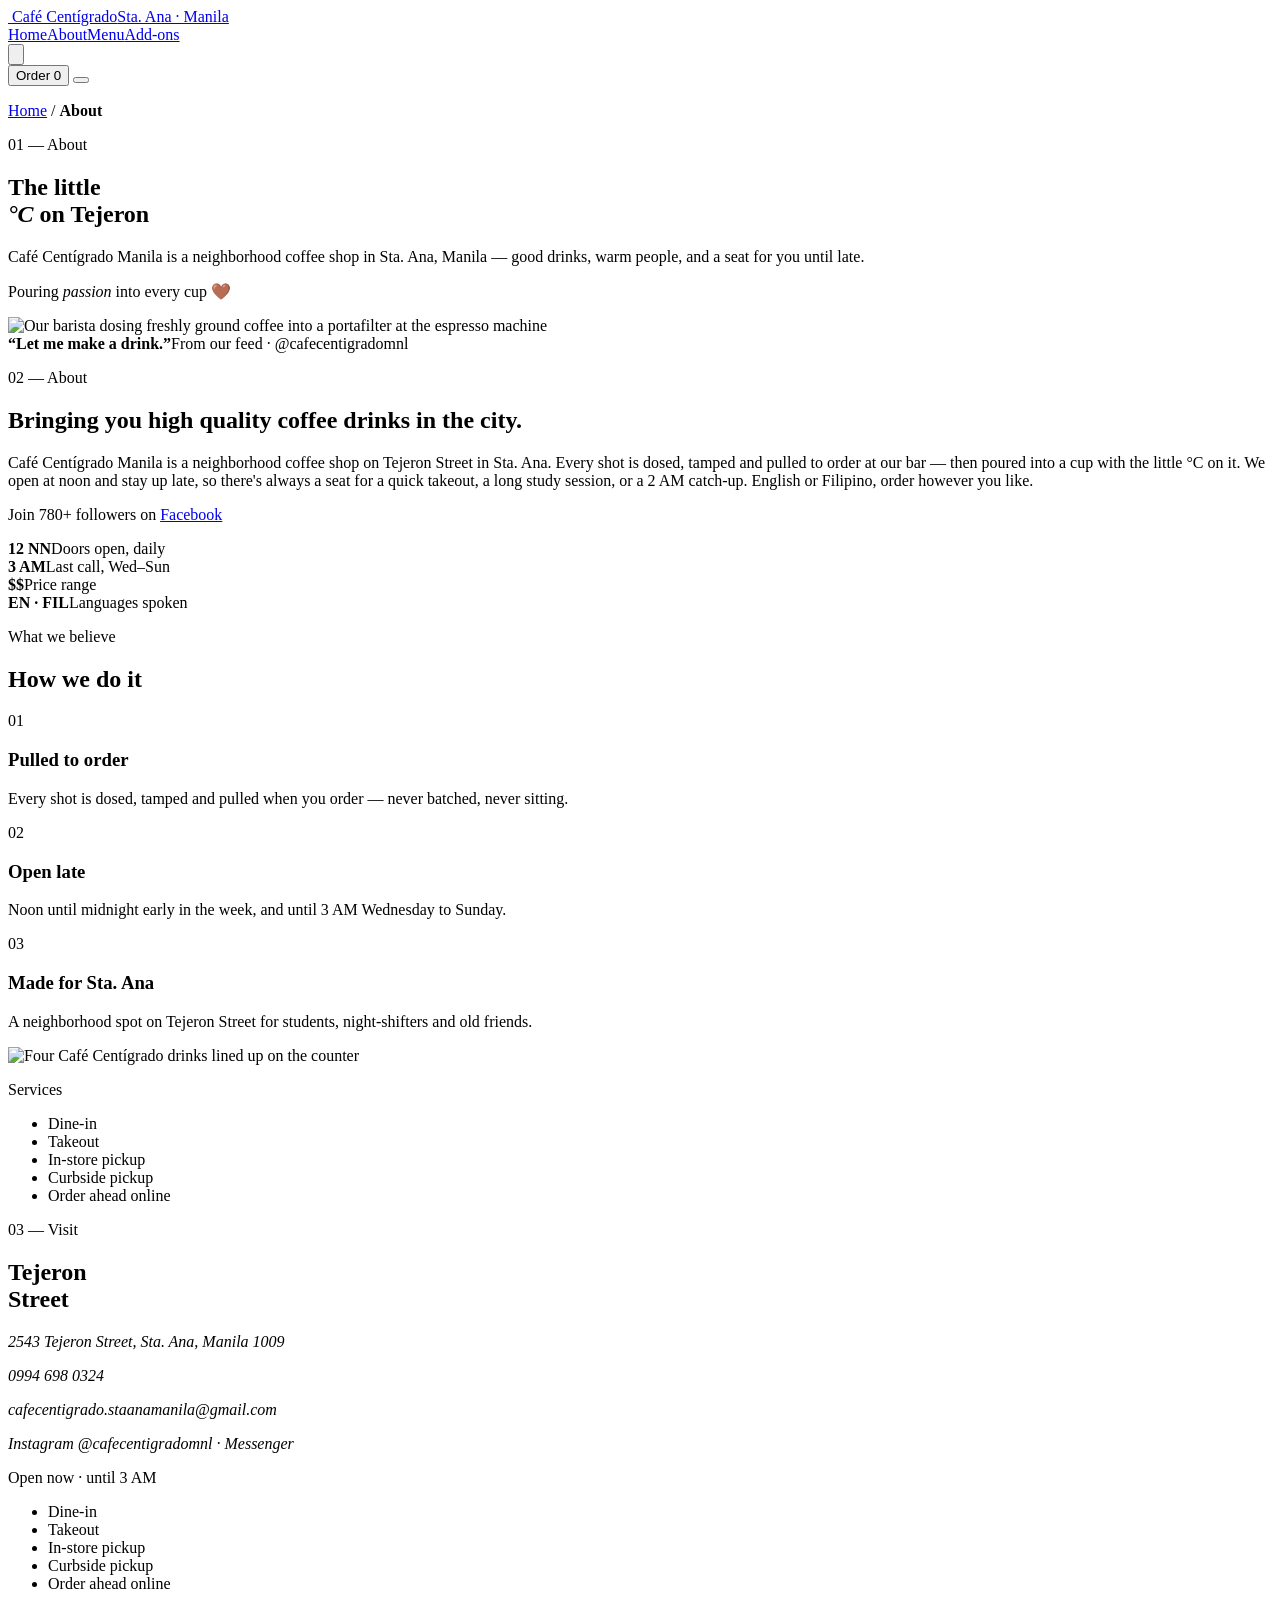
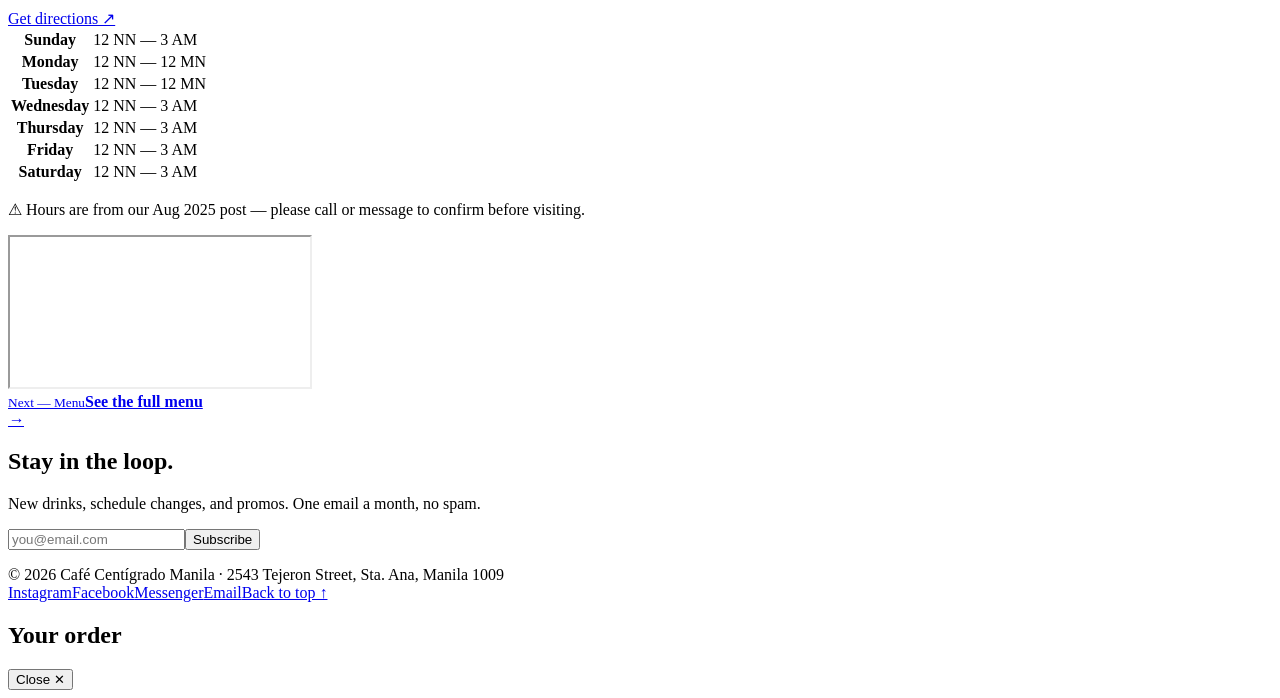
==== commit bda6ab3f: "Update pages and styles" ====
--- a/AmenCode/about.html
+++ b/AmenCode/about.html
@@ -1,241 +1,245 @@
 <!DOCTYPE html>
 <html lang="en">
+
 <head>
- <meta charset="utf-8">
- <meta name="viewport" content="width=device-width, initial-scale=1">
- <title>About · Café Centígrado</title>
- <link rel="preconnect" href="https://fonts.googleapis.com">
- <link rel="preconnect" href="https://fonts.gstatic.com" crossorigin>
- <link
-   href="https://fonts.googleapis.com/css2? family=Big+Shoulders+Display:wght@400;700;900&family=DM+Mono:wght@400&family=Hanken+Gr otesk:wght@400&display=swap"
-   rel="stylesheet">
- <link rel="stylesheet" href="/AmenCode/styles.css">
- <link rel="stylesheet" href="/AmenCode/page.css">
+  <meta charset="utf-8">
+  <meta name="viewport" content="width=device-width, initial-scale=1">
+  <title>About · Café Centígrado</title>
+  <link rel="preconnect" href="https://fonts.googleapis.com">
+  <link rel="preconnect" href="https://fonts.gstatic.com" crossorigin>
+  <link
+    href="https://fonts.googleapis.com/css2?family=Big+Shoulders+Display:wght@400;700;900&family=DM+Mono:wght@400&family=Hanken+Grotesk:wght@400&display=swap"
+    rel="stylesheet">
+  <link rel="stylesheet" href="/Group8/AmenCode/styles.css">
+  <link rel="stylesheet" href="/Group8/AmenCode/page.css">
 </head>
+
 <body class="sub" data-page="about">
- <header class="header">
-   <div class="container header__inner">
-     <a class="logo" href="/AmenCode/index.html">
-       <img class="logo__mark" src="/AmenPhoto/logo-mark.png" alt="">
-       <span class="logo__text"><span class="logo__name">Café Centígrado</span><span class="logo__sub">Sta. Ana ·
-           Manila</span></span>
-     </a>
-     <nav class="nav" aria-label="Primary">
-       <div class="nav__links" id="navLinks">
-         <a class="nav__link" href="/AmenCode/index.html">Home</a><a class="nav__link is-active"
-           href="/AmenCode/about.html">About</a><a class="nav__link" href="/AmenCode/menu.html">Menu</a><a
-           class="nav__link" href="/AmenCode/addons.html">Add-ons</a>
-       </div>
-       <!-- ===== ACCOUNT BUTTON =====
+  <header class="header">
+    <div class="container header__inner">
+      <a class="logo" href="/Group8/AmenCode/index.html">
+        <img class="logo__mark" src="/Group8/AmenPhoto/logo-mark.png" alt="">
+        <span class="logo__text"><span class="logo__name">Café Centígrado</span><span class="logo__sub">Sta. Ana ·
+            Manila</span></span>
+      </a>
+      <nav class="nav" aria-label="Primary">
+        <div class="nav__links" id="navLinks">
+          <a class="nav__link" href="/Group8/AmenCode/index.html">Home</a><a class="nav__link is-active"
+            href="/Group8/AmenCode/about.html">About</a><a class="nav__link"
+            href="/Group8/AmenCode/menu.html">Menu</a><a class="nav__link"
+            href="/Group8/AmenCode/addons.html">Add-ons</a>
+        </div>
+        <!-- ===== ACCOUNT BUTTON =====
     Paste this block inside <nav class="nav">, just before the Order button, on every page.
     The styles are in styles.css and the script is in page.js, so nothing else is needed. -->
-       <div class="account" id="account">
-         <button class="account__btn" id="accountBtn" type="button" aria-label="Account, not signed in"
-           aria-expanded="false" aria-controls="accountPanel">
-           <svg viewBox="0 0 24 24" aria-hidden="true" focusable="false">
-             <circle cx="12" cy="8" r="4"></circle>
-             <path d="M4 21c0-4.4 3.6-8 8-8s8 3.6 8 8"></path>
-           </svg>
-         </button>
-         <div class="account__panel" id="accountPanel" hidden>
-           <div id="accountOut">
-             <p class="mono-sm">Account</p>
-             <p class="account__text">You're not signed in.</p>
-             <div class="account__actions">
-               <a class="btn btn--fill" href="/AmenCode/SignUp.html">Sign in</a>
-               <a class="btn btn--line" href="/AmenCode/SignUp.html#signup">Create account</a>
-             </div>
-           </div>
-           <div id="accountIn" hidden>
-             <p class="mono-sm">Signed in as</p>
-             <p class="account__name" id="accountName"></p>
-             <p class="mono-sm account__email" id="accountEmail"></p>
-             <div class="account__actions">
-               <a class="btn btn--fill" href="/AmenCode/SignUp.html">My account</a>
-               <button class="btn btn--line" type="button" id="accountOutBtn">Log out</button>
-             </div>
-           </div>
-         </div>
-       </div>
-       <button class="cart-btn" id="openCart" type="button">Order <span class="cart-btn__count"
-           id="cartCount">0</span></button>
-       <button class="nav-toggle" id="navToggle" type="button" aria-label="Menu" aria-expanded="false"
-         aria-controls="navLinks"><span></span><span></span><span></span></button>
-     </nav>
-   </div>
- </header>
- <main id="top">
-   <section class="page-hero">
-     <div class="container">
-       <p class="crumbs"><a href="/AmenCode/index.html">Home</a> / <b>About</b></p>
-       <p class="eyebrow">01 — About</p>
-       <h1>The little<br><em>°C</em> on Tejeron</h1>
-       <p class="lead">Café Centígrado Manila is a neighborhood coffee shop in Sta. Ana, Manila — good drinks, warm
-         people, and a seat for you until late.</p>
-     </div>
-   </section>
-   <section class="tagline">
-     <p>Pouring <em>passion</em> into every cup 🤎</p>
-   </section>
-   <section class="story">
-     <div class="container story__grid">
-       <div class="story__media">
-         <div class="story__img"><!-- Replace: PHOTO/work.jpg --><img src="/AmenPhoto/work.jpg"
-             alt="Our barista dosing freshly ground coffee into a portafilter at the espresso machine"></div>
-         <div class="story__cap"><b>“Let me make a drink.”</b><span>From our feed ·
-@cafecentigradomnl</span></div>
-       </div>
-       <div class="story__text">
-         <p class="eyebrow">02 — About</p>
-         <h2>Bringing you high quality coffee drinks in the city.</h2>
-         <p class="body">Café Centígrado Manila is a neighborhood coffee shop on Tejeron Street in Sta. Ana. Every shot
-           is dosed, tamped and pulled to order at our bar — then poured into a cup with the little °C on it. We open
-           at noon and stay up late, so there's always a seat for a quick takeout, a long study session, or a 2 AM
-           catch-up. English or Filipino, order however you like.</p>
-         <p class="fb">Join 780+ followers on <a href="/AmenCode/facebook.html">Facebook</a></p>
-         <dl class="facts">
-           <div class="fact"><b>12 NN</b><span>Doors open, daily</span></div>
-           <div class="fact"><b>3 AM</b><span>Last call, Wed–Sun</span></div>
-           <div class="fact"><b>$$</b><span>Price range</span></div>
-           <div class="fact"><b>EN · FIL</b><span>Languages spoken</span></div>
-         </dl>
-       </div>
-     </div>
-   </section>
-   <section class="container believe">
-     <p class="eyebrow">What we believe</p>
-     <h2 class="h2-lg">How we do it</h2>
-     <div class="cards">
-       <article class="card">
-         <p class="card__tag">01</p>
-         <h3>Pulled to order</h3>
-         <p class="card__text">Every shot is dosed, tamped and pulled when you order — never batched, never sitting.
-         </p>
-       </article>
-       <article class="card">
-         <p class="card__tag">02</p>
-         <h3>Open late</h3>
-         <p class="card__text">Noon until midnight early in the week, and until 3 AM Wednesday to Sunday.</p>
-       </article>
-       <article class="card">
-         <p class="card__tag">03</p>
-         <h3>Made for Sta. Ana</h3>
-         <p class="card__text">A neighborhood spot on Tejeron Street for students, night-shifters and old friends.</p>
-       </article>
-     </div>
-     <div class="believe__row">
-       <!-- Replace: PHOTO/best.jpg -->
-       <img src="/AmenPhoto/best.jpg" alt="Four Café Centígrado drinks lined up on the counter">
-       <div>
-         <p class="eyebrow">Services</p>
-         <ul class="pills">
-           <li>Dine-in</li>
-           <li>Takeout</li>
-           <li>In-store pickup</li>
-           <li>Curbside pickup</li>
-           <li>Order ahead online</li>
-         </ul>
-       </div>
-     </div>
-   </section>
-   <section class="visit" id="visit">
-     <div class="container visit__grid">
-       <div class="visit__info">
-         <p class="eyebrow">03 — Visit</p>
-         <h2 class="h2-visit">Tejeron<br>Street</h2>
-         <address class="address">
-           <p>2543 Tejeron Street, Sta. Ana, Manila 1009</p>
-           <p>0994 698 0324</p>
-           <p>cafecentigrado.staanamanila@gmail.com</p>
-           <p>Instagram @cafecentigradomnl · Messenger</p>
-         </address>
-         <p class="open-box"><span class="status-pill__dot status-pill__dot--lg"></span><span data-open-label>Open now
-             · until 3 AM</span></p>
-         <ul class="tags">
-           <li>Dine-in</li>
-           <li>Takeout</li>
-           <li>In-store pickup</li>
-           <li>Curbside pickup</li>
-           <li>Order ahead online</li>
-         </ul>
-         <a class="directions"
-           href="https://www.google.com/maps/search/? api=1&query=2543+Tejeron+Street+Sta.+Ana+Manila" target="_blank"
-           rel="noopener">Get directions ↗</a>
-       </div>
-       <div class="visit__hours">
-         <table class="hours">
-           <tbody id="hours">
-             <tr>
-               <th scope="row">Sunday</th>
-               <td>12 NN — 3 AM</td>
-             </tr>
-             <tr>
-               <th scope="row">Monday</th>
-               <td>12 NN — 12 MN</td>
-             </tr>
-             <tr>
-               <th scope="row">Tuesday</th>
-               <td>12 NN — 12 MN</td>
-             </tr>
-             <tr>
-               <th scope="row">Wednesday</th>
-               <td>12 NN — 3 AM</td>
-             </tr>
-             <tr>
-               <th scope="row">Thursday</th>
-               <td>12 NN — 3 AM</td>
-             </tr>
-             <tr>
-               <th scope="row">Friday</th>
-               <td>12 NN — 3 AM</td>
-             </tr>
-             <tr>
-               <th scope="row">Saturday</th>
-               <td>12 NN — 3 AM</td>
-             </tr>
-           </tbody>
-         </table>
-         <p class="hours__note">⚠ Hours are from our Aug 2025 post — please call or message to confirm before visiting.
-         </p>
-         <iframe class="map" title="Map" loading="lazy"
-           src="https://www.google.com/maps?q=2543+Tejeron+Street+Sta. +Ana+Manila&output=embed"></iframe>
-       </div>
-     </div>
-   </section>
-   <a class="next" href="/AmenCode/menu.html">
-     <div class="container">
-       <div><small>Next — Menu</small><b>See the full menu</b></div><i>→</i>
-     </div>
-   </a>
- </main>
- <footer class="footer">
-   <div class="container footer__inner">
-     <div class="footer__top">
-       <div>
-         <h2 class="h2-lg h2-foot">Stay in the loop.</h2>
-         <p class="footer__text">New drinks, schedule changes, and promos. One email a month, no spam.</p>
-       </div>
-       <form class="subscribe" id="subscribe" novalidate>
-         <div class="subscribe__box"><input type="email" id="email"placeholder="you@email.com"
-             aria-label="Email address" required><button type="submit">Subscribe</button></div>
-         <p class="subscribe__msg" id="subMsg" role="status"></p>
-       </form>
-     </div>
-     <div class="footer__bottom">
-       <span>© 2026 Café Centígrado Manila · 2543 Tejeron Street, Sta. Ana, Manila 1009</span>
-       <nav class="footer__nav" aria-label="Footer"><a href="#">Instagram</a><a href="#">Facebook</a><a
-           href="#">Messenger</a><a href="#">Email</a><a href="#top">Back to top ↑</a></nav>
-     </div>
-   </div>
- </footer>
- <div class="scrim" id="scrim"></div>
- <aside class="cart" id="cart" aria-label="Your order" aria-hidden="true">
-   <div class="cart__head">
-     <h2>Your order</h2><button type="button" id="closeCart">Close ✕</button>
-   </div>
-   <div class="cart__body" id="cartBody"></div>
-   <div class="cart__total" id="cartTotal" hidden><span>Total</span><span id="totalAmt">₱0</span></div>
- </aside>
- <script src="page.js"></script>
+        <div class="account" id="account">
+          <button class="account__btn" id="accountBtn" type="button" aria-label="Account, not signed in"
+            aria-expanded="false" aria-controls="accountPanel">
+            <svg viewBox="0 0 24 24" aria-hidden="true" focusable="false">
+              <circle cx="12" cy="8" r="4"></circle>
+              <path d="M4 21c0-4.4 3.6-8 8-8s8 3.6 8 8"></path>
+            </svg>
+          </button>
+          <div class="account__panel" id="accountPanel" hidden>
+            <div id="accountOut">
+              <p class="mono-sm">Account</p>
+              <p class="account__text">You're not signed in.</p>
+              <div class="account__actions">
+                <a class="btn btn--fill" href="/Group8/AmenCode/SignUp.html">Sign in</a>
+                <a class="btn btn--line" href="/Group8/AmenCode/SignUp.html#signup">Create account</a>
+              </div>
+            </div>
+            <div id="accountIn" hidden>
+              <p class="mono-sm">Signed in as</p>
+              <p class="account__name" id="accountName"></p>
+              <p class="mono-sm account__email" id="accountEmail"></p>
+              <div class="account__actions">
+                <a class="btn btn--fill" href="/Group8/AmenCode/SignUp.html">My account</a>
+                <button class="btn btn--line" type="button" id="accountOutBtn">Log out</button>
+              </div>
+            </div>
+          </div>
+        </div>
+        <button class="cart-btn" id="openCart" type="button">Order <span class="cart-btn__count"
+            id="cartCount">0</span></button>
+        <button class="nav-toggle" id="navToggle" type="button" aria-label="Menu" aria-expanded="false"
+          aria-controls="navLinks"><span></span><span></span><span></span></button>
+      </nav>
+    </div>
+  </header>
+  <main id="top">
+    <section class="page-hero">
+      <div class="container">
+        <p class="crumbs"><a href="/Group8/AmenCode/index.html">Home</a> / <b>About</b></p>
+        <p class="eyebrow">01 — About</p>
+        <h1>The little<br><em>°C</em> on Tejeron</h1>
+        <p class="lead">Café Centígrado Manila is a neighborhood coffee shop in Sta. Ana, Manila — good drinks, warm
+          people, and a seat for you until late.</p>
+      </div>
+    </section>
+    <section class="tagline">
+      <p>Pouring <em>passion</em> into every cup 🤎</p>
+    </section>
+    <section class="story">
+      <div class="container story__grid">
+        <div class="story__media">
+          <div class="story__img"><!-- Replace: PHOTO/work.jpg --><img src="/Group8/AmenPhoto/work.jpg"
+              alt="Our barista dosing freshly ground coffee into a portafilter at the espresso machine"></div>
+          <div class="story__cap"><b>“Let me make a drink.”</b><span>From our feed ·
+              @cafecentigradomnl</span></div>
+        </div>
+        <div class="story__text">
+          <p class="eyebrow">02 — About</p>
+          <h2>Bringing you high quality coffee drinks in the city.</h2>
+          <p class="body">Café Centígrado Manila is a neighborhood coffee shop on Tejeron Street in Sta. Ana. Every shot
+            is dosed, tamped and pulled to order at our bar — then poured into a cup with the little °C on it. We open
+            at noon and stay up late, so there's always a seat for a quick takeout, a long study session, or a 2 AM
+            catch-up. English or Filipino, order however you like.</p>
+          <p class="fb">Join 780+ followers on <a href="/Group8/AmenCode/facebook.html">Facebook</a></p>
+          <dl class="facts">
+            <div class="fact"><b>12 NN</b><span>Doors open, daily</span></div>
+            <div class="fact"><b>3 AM</b><span>Last call, Wed–Sun</span></div>
+            <div class="fact"><b>$$</b><span>Price range</span></div>
+            <div class="fact"><b>EN · FIL</b><span>Languages spoken</span></div>
+          </dl>
+        </div>
+      </div>
+    </section>
+    <section class="container believe">
+      <p class="eyebrow">What we believe</p>
+      <h2 class="h2-lg">How we do it</h2>
+      <div class="cards">
+        <article class="card">
+          <p class="card__tag">01</p>
+          <h3>Pulled to order</h3>
+          <p class="card__text">Every shot is dosed, tamped and pulled when you order — never batched, never sitting.
+          </p>
+        </article>
+        <article class="card">
+          <p class="card__tag">02</p>
+          <h3>Open late</h3>
+          <p class="card__text">Noon until midnight early in the week, and until 3 AM Wednesday to Sunday.</p>
+        </article>
+        <article class="card">
+          <p class="card__tag">03</p>
+          <h3>Made for Sta. Ana</h3>
+          <p class="card__text">A neighborhood spot on Tejeron Street for students, night-shifters and old friends.</p>
+        </article>
+      </div>
+      <div class="believe__row">
+        <!-- Replace: PHOTO/best.jpg -->
+        <img src="/Group8/AmenPhoto/best.jpg" alt="Four Café Centígrado drinks lined up on the counter">
+        <div>
+          <p class="eyebrow">Services</p>
+          <ul class="pills">
+            <li>Dine-in</li>
+            <li>Takeout</li>
+            <li>In-store pickup</li>
+            <li>Curbside pickup</li>
+            <li>Order ahead online</li>
+          </ul>
+        </div>
+      </div>
+    </section>
+    <section class="visit" id="visit">
+      <div class="container visit__grid">
+        <div class="visit__info">
+          <p class="eyebrow">03 — Visit</p>
+          <h2 class="h2-visit">Tejeron<br>Street</h2>
+          <address class="address">
+            <p>2543 Tejeron Street, Sta. Ana, Manila 1009</p>
+            <p>0994 698 0324</p>
+            <p>cafecentigrado.staanamanila@gmail.com</p>
+            <p>Instagram @cafecentigradomnl · Messenger</p>
+          </address>
+          <p class="open-box"><span class="status-pill__dot status-pill__dot--lg"></span><span data-open-label>Open now
+              · until 3 AM</span></p>
+          <ul class="tags">
+            <li>Dine-in</li>
+            <li>Takeout</li>
+            <li>In-store pickup</li>
+            <li>Curbside pickup</li>
+            <li>Order ahead online</li>
+          </ul>
+          <a class="directions"
+            href="https://www.google.com/maps/search/?api=1&query=2543+Tejeron+Street+Sta.+Ana+Manila" target="_blank"
+            rel="noopener">Get directions ↗</a>
+        </div>
+        <div class="visit__hours">
+          <table class="hours">
+            <tbody id="hours">
+              <tr>
+                <th scope="row">Sunday</th>
+                <td>12 NN — 3 AM</td>
+              </tr>
+              <tr>
+                <th scope="row">Monday</th>
+                <td>12 NN — 12 MN</td>
+              </tr>
+              <tr>
+                <th scope="row">Tuesday</th>
+                <td>12 NN — 12 MN</td>
+              </tr>
+              <tr>
+                <th scope="row">Wednesday</th>
+                <td>12 NN — 3 AM</td>
+              </tr>
+              <tr>
+                <th scope="row">Thursday</th>
+                <td>12 NN — 3 AM</td>
+              </tr>
+              <tr>
+                <th scope="row">Friday</th>
+                <td>12 NN — 3 AM</td>
+              </tr>
+              <tr>
+                <th scope="row">Saturday</th>
+                <td>12 NN — 3 AM</td>
+              </tr>
+            </tbody>
+          </table>
+          <p class="hours__note">⚠ Hours are from our Aug 2025 post — please call or message to confirm before visiting.
+          </p>
+          <iframe class="map" title="Map" loading="lazy"
+            src="https://www.google.com/maps?q=2543+Tejeron+Street+Sta.+Ana+Manila&output=embed"></iframe>
+        </div>
+      </div>
+    </section>
+    <a class="next" href="/Group8/AmenCode/menu.html">
+      <div class="container">
+        <div><small>Next — Menu</small><b>See the full menu</b></div><i>→</i>
+      </div>
+    </a>
+  </main>
+  <footer class="footer">
+    <div class="container footer__inner">
+      <div class="footer__top">
+        <div>
+          <h2 class="h2-lg h2-foot">Stay in the loop.</h2>
+          <p class="footer__text">New drinks, schedule changes, and promos. One email a month, no spam.</p>
+        </div>
+        <form class="subscribe" id="subscribe" novalidate>
+          <div class="subscribe__box"><input type="email" id="email" placeholder="you@email.com"
+              aria-label="Email address" required><button type="submit">Subscribe</button></div>
+          <p class="subscribe__msg" id="subMsg" role="status"></p>
+        </form>
+      </div>
+      <div class="footer__bottom">
+        <span>© 2026 Café Centígrado Manila · 2543 Tejeron Street, Sta. Ana, Manila 1009</span>
+        <nav class="footer__nav" aria-label="Footer"><a href="#">Instagram</a><a href="#">Facebook</a><a
+            href="#">Messenger</a><a href="#">Email</a><a href="#top">Back to top ↑</a></nav>
+      </div>
+    </div>
+  </footer>
+  <div class="scrim" id="scrim"></div>
+  <aside class="cart" id="cart" aria-label="Your order" aria-hidden="true">
+    <div class="cart__head">
+      <h2>Your order</h2><button type="button" id="closeCart">Close ✕</button>
+    </div>
+    <div class="cart__body" id="cartBody"></div>
+    <div class="cart__total" id="cartTotal" hidden><span>Total</span><span id="totalAmt">₱0</span></div>
+  </aside>
+  <script src="/Group8/AmenCode/page.js"></script>
 </body>
+
 </html>
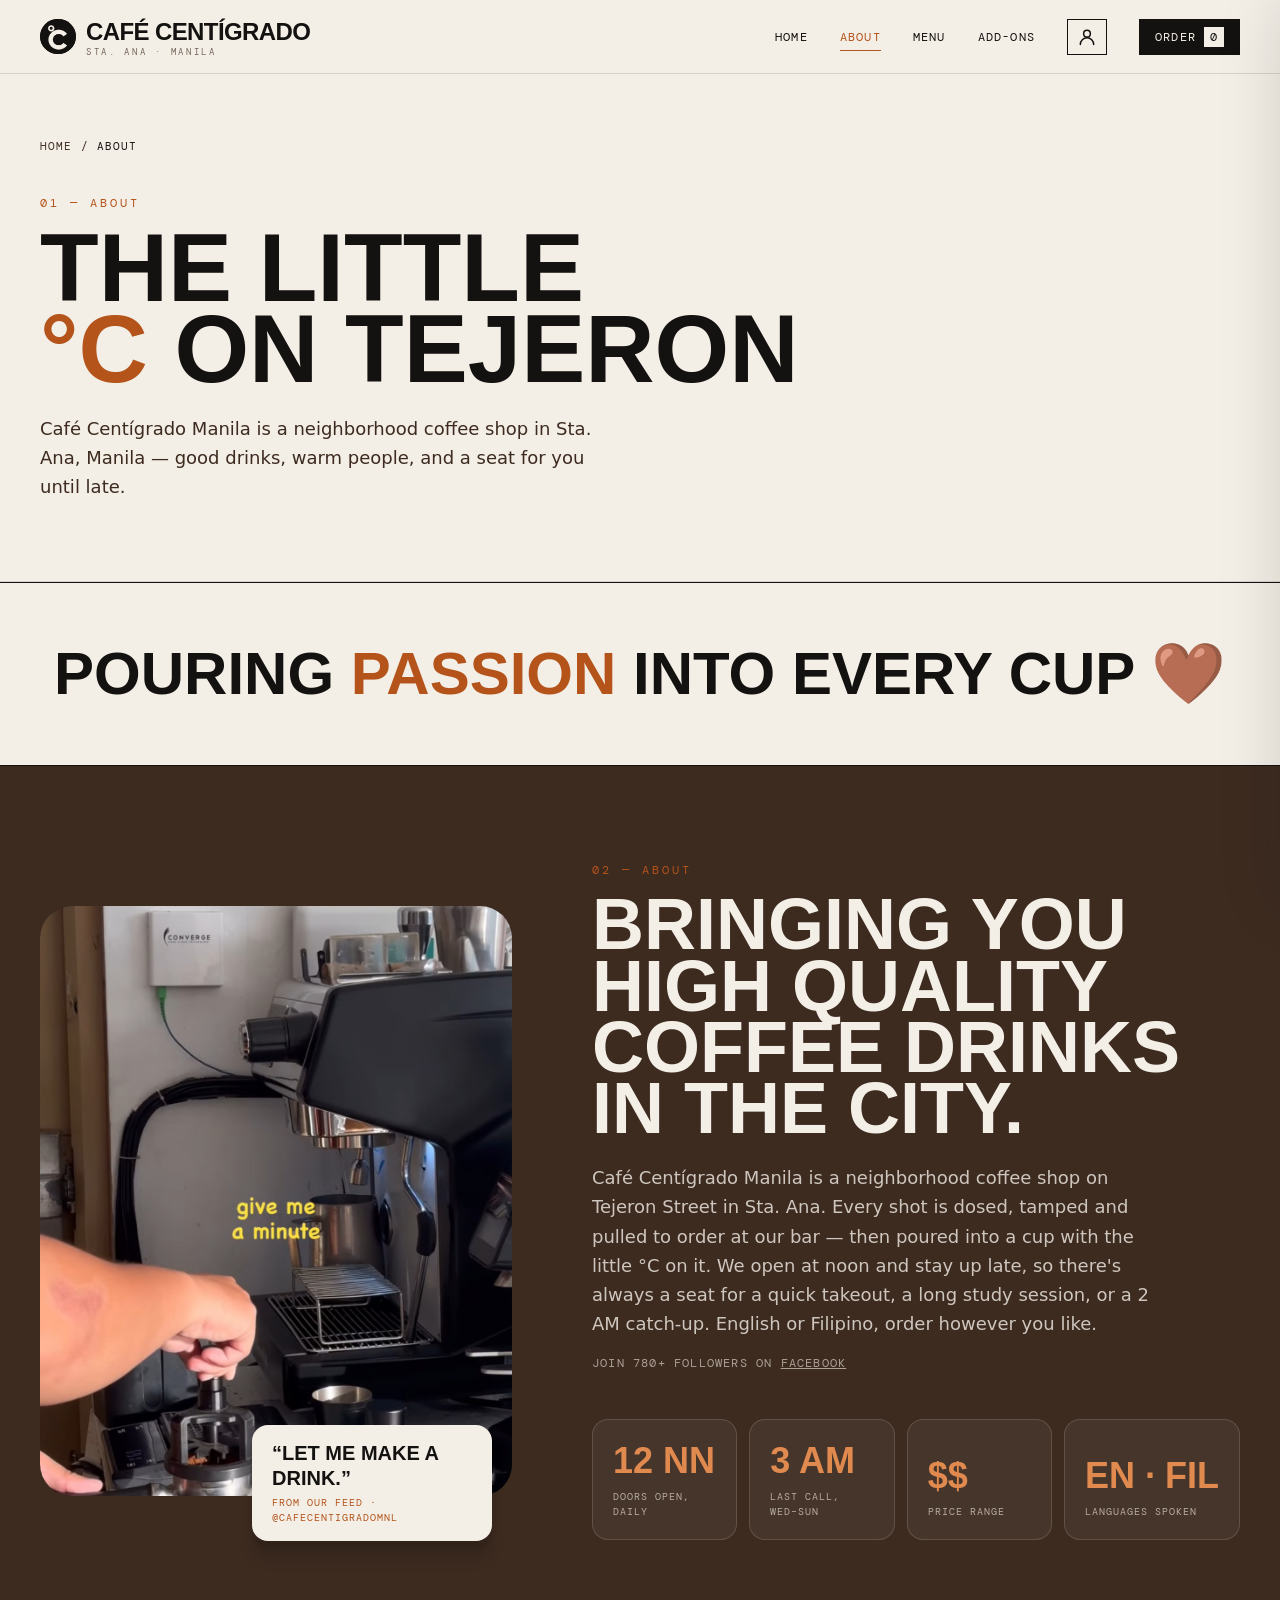
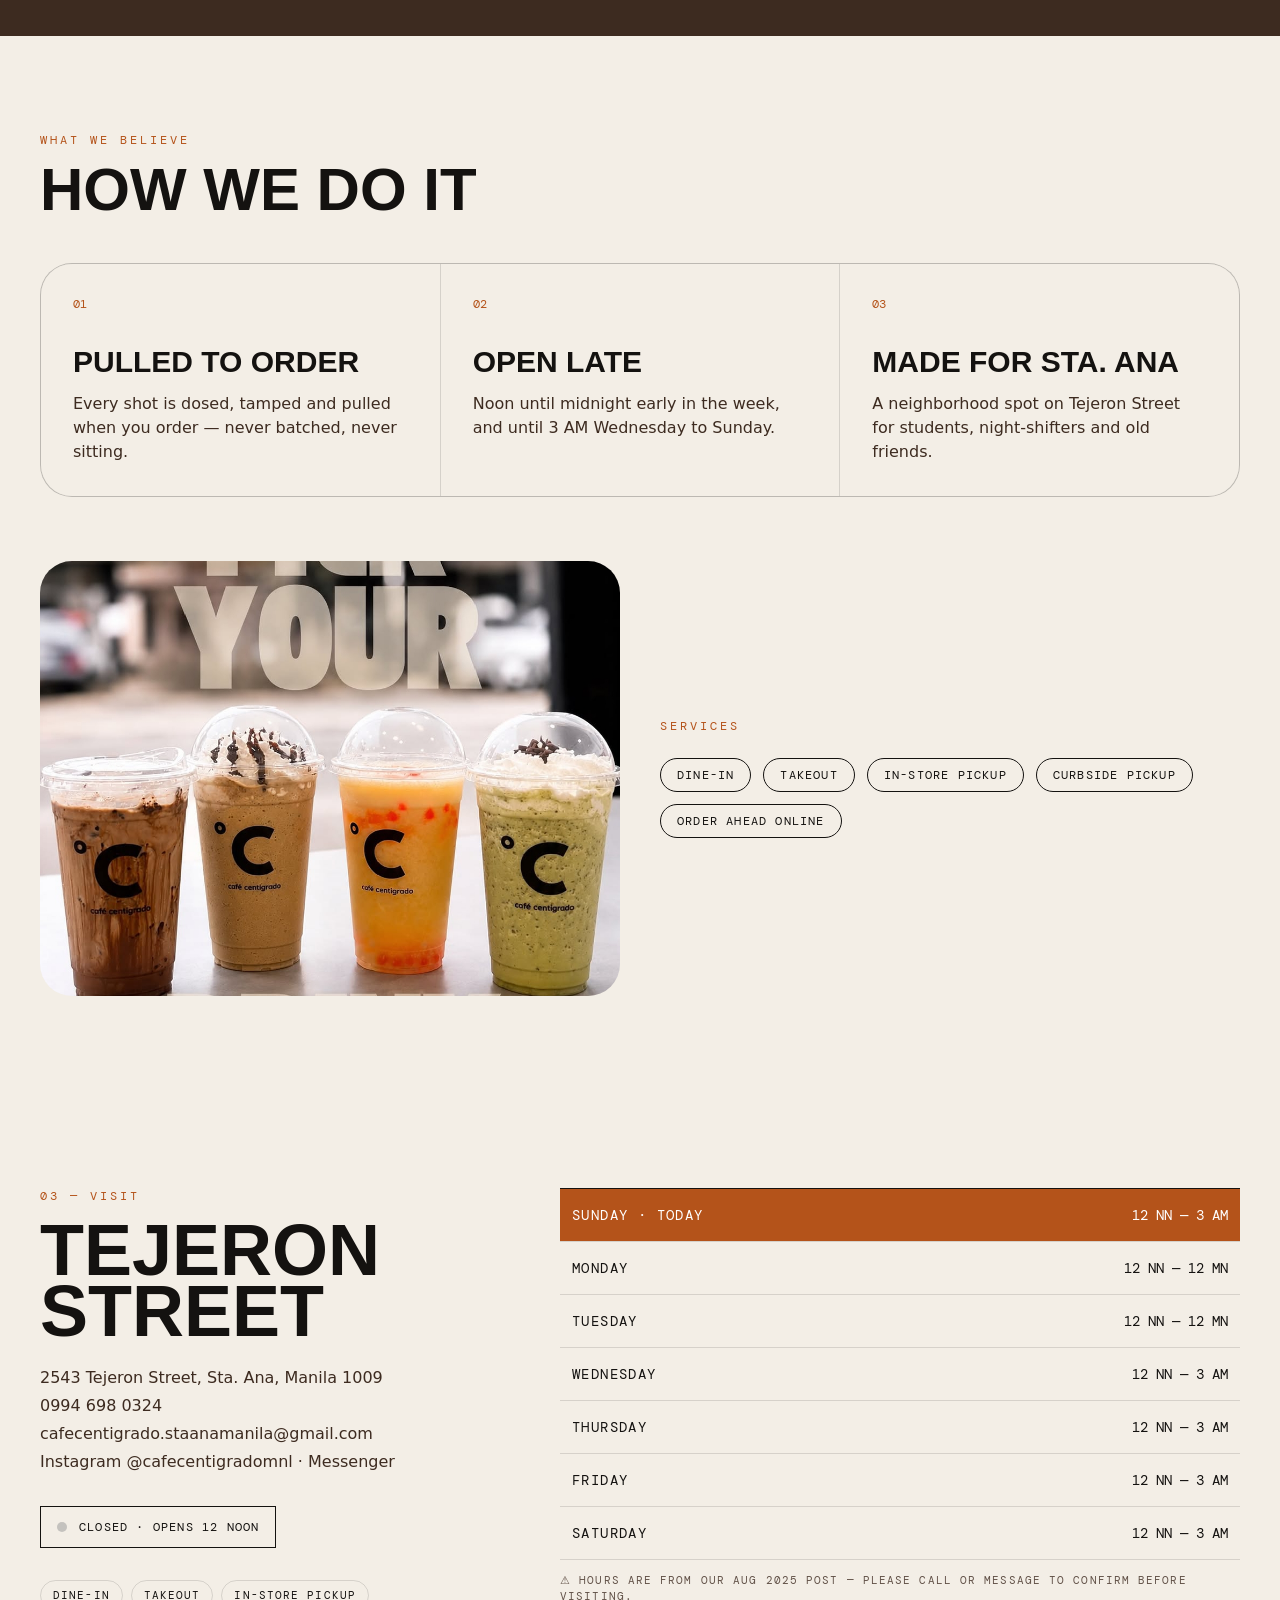
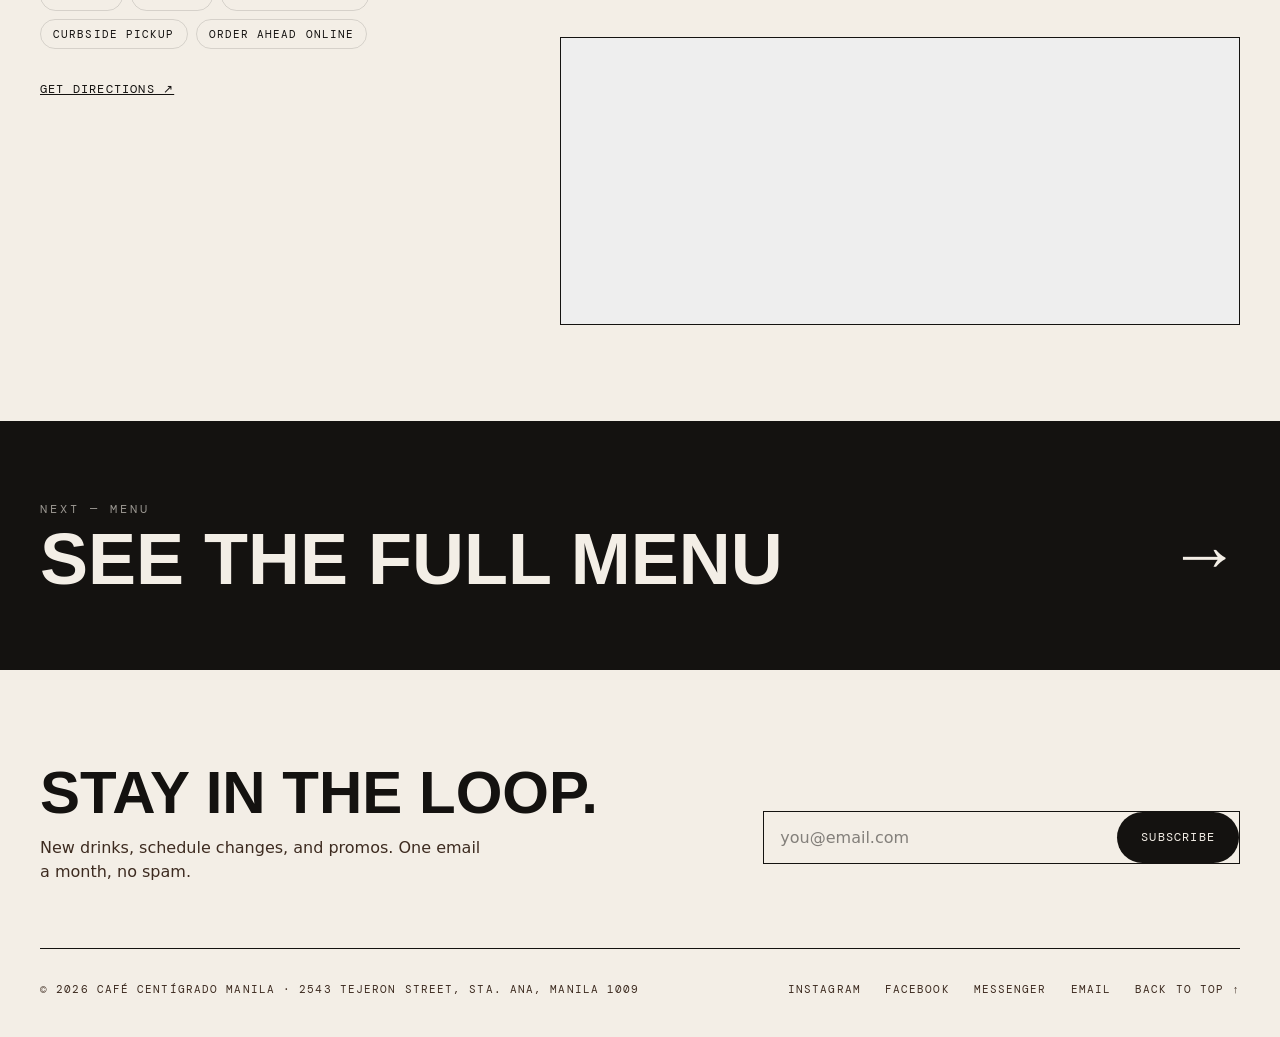
==== commit 4ee34a34: "Fixed the Slider in favourite drinks section" ====
--- a/AmenCode/about.html
+++ b/AmenCode/about.html
@@ -10,24 +10,24 @@
   <link
     href="https://fonts.googleapis.com/css2?family=Big+Shoulders+Display:wght@400;700;900&family=DM+Mono:wght@400&family=Hanken+Grotesk:wght@400&display=swap"
     rel="stylesheet">
-  <link rel="stylesheet" href="/Group8/AmenCode/styles.css">
-  <link rel="stylesheet" href="/Group8/AmenCode/page.css">
+  <link rel="stylesheet" href="../AmenCode/styles.css">
+  <link rel="stylesheet" href="../AmenCode/page.css">
 </head>
 
 <body class="sub" data-page="about">
   <header class="header">
     <div class="container header__inner">
-      <a class="logo" href="/Group8/AmenCode/index.html">
-        <img class="logo__mark" src="/Group8/AmenPhoto/logo-mark.png" alt="">
+      <a class="logo" href="../AmenCode/index.html">
+        <img class="logo__mark" src="../AmenPhoto/logo-mark.png" alt="">
         <span class="logo__text"><span class="logo__name">Café Centígrado</span><span class="logo__sub">Sta. Ana ·
             Manila</span></span>
       </a>
       <nav class="nav" aria-label="Primary">
         <div class="nav__links" id="navLinks">
-          <a class="nav__link" href="/Group8/AmenCode/index.html">Home</a><a class="nav__link is-active"
-            href="/Group8/AmenCode/about.html">About</a><a class="nav__link"
-            href="/Group8/AmenCode/menu.html">Menu</a><a class="nav__link"
-            href="/Group8/AmenCode/addons.html">Add-ons</a>
+          <a class="nav__link" href="../AmenCode/index.html">Home</a><a class="nav__link is-active"
+            href="../AmenCode/about.html">About</a><a class="nav__link"
+            href="../AmenCode/menu.html">Menu</a><a class="nav__link"
+            href="../AmenCode/addons.html">Add-ons</a>
         </div>
         <!-- ===== ACCOUNT BUTTON =====
     Paste this block inside <nav class="nav">, just before the Order button, on every page.
@@ -45,8 +45,8 @@
               <p class="mono-sm">Account</p>
               <p class="account__text">You're not signed in.</p>
               <div class="account__actions">
-                <a class="btn btn--fill" href="/Group8/AmenCode/SignUp.html">Sign in</a>
-                <a class="btn btn--line" href="/Group8/AmenCode/SignUp.html#signup">Create account</a>
+                <a class="btn btn--fill" href="/AmenCode/SignUp.html">Sign in</a>
+                <a class="btn btn--line" href="/AmenCode/SignUp.html#signup">Create account</a>
               </div>
             </div>
             <div id="accountIn" hidden>
@@ -54,7 +54,7 @@
               <p class="account__name" id="accountName"></p>
               <p class="mono-sm account__email" id="accountEmail"></p>
               <div class="account__actions">
-                <a class="btn btn--fill" href="/Group8/AmenCode/SignUp.html">My account</a>
+                <a class="btn btn--fill" href="/AmenCode/SignUp.html">My account</a>
                 <button class="btn btn--line" type="button" id="accountOutBtn">Log out</button>
               </div>
             </div>
@@ -70,7 +70,7 @@
   <main id="top">
     <section class="page-hero">
       <div class="container">
-        <p class="crumbs"><a href="/Group8/AmenCode/index.html">Home</a> / <b>About</b></p>
+        <p class="crumbs"><a href="/AmenCode/index.html">Home</a> / <b>About</b></p>
         <p class="eyebrow">01 — About</p>
         <h1>The little<br><em>°C</em> on Tejeron</h1>
         <p class="lead">Café Centígrado Manila is a neighborhood coffee shop in Sta. Ana, Manila — good drinks, warm
@@ -83,7 +83,7 @@
     <section class="story">
       <div class="container story__grid">
         <div class="story__media">
-          <div class="story__img"><!-- Replace: PHOTO/work.jpg --><img src="/Group8/AmenPhoto/work.jpg"
+          <div class="story__img"><!-- Replace: PHOTO/work.jpg --><img src="/AmenPhoto/work.jpg"
               alt="Our barista dosing freshly ground coffee into a portafilter at the espresso machine"></div>
           <div class="story__cap"><b>“Let me make a drink.”</b><span>From our feed ·
               @cafecentigradomnl</span></div>
@@ -95,7 +95,7 @@
             is dosed, tamped and pulled to order at our bar — then poured into a cup with the little °C on it. We open
             at noon and stay up late, so there's always a seat for a quick takeout, a long study session, or a 2 AM
             catch-up. English or Filipino, order however you like.</p>
-          <p class="fb">Join 780+ followers on <a href="/Group8/AmenCode/facebook.html">Facebook</a></p>
+          <p class="fb">Join 780+ followers on <a href="/AmenCode/facebook.html">Facebook</a></p>
           <dl class="facts">
             <div class="fact"><b>12 NN</b><span>Doors open, daily</span></div>
             <div class="fact"><b>3 AM</b><span>Last call, Wed–Sun</span></div>
@@ -128,7 +128,7 @@
       </div>
       <div class="believe__row">
         <!-- Replace: PHOTO/best.jpg -->
-        <img src="/Group8/AmenPhoto/best.jpg" alt="Four Café Centígrado drinks lined up on the counter">
+        <img src="/AmenPhoto/best.jpg" alt="Four Café Centígrado drinks lined up on the counter">
         <div>
           <p class="eyebrow">Services</p>
           <ul class="pills">
@@ -205,7 +205,7 @@
         </div>
       </div>
     </section>
-    <a class="next" href="/Group8/AmenCode/menu.html">
+    <a class="next" href="/AmenCode/menu.html">
       <div class="container">
         <div><small>Next — Menu</small><b>See the full menu</b></div><i>→</i>
       </div>
@@ -239,7 +239,7 @@
     <div class="cart__body" id="cartBody"></div>
     <div class="cart__total" id="cartTotal" hidden><span>Total</span><span id="totalAmt">₱0</span></div>
   </aside>
-  <script src="/Group8/AmenCode/page.js"></script>
+  <script src="/AmenCode/page.js"></script>
 </body>
 
 </html>
--- a/AmenCode/styles.css
+++ b/AmenCode/styles.css
@@ -0,0 +1,1571 @@
+/* Café Centígrado — base styles (all pages) */
+
+:root {
+  --bg: #f3eee6;
+  --beige: #e8dfd1;
+  --ink: #141210;
+  --accent: #b4531a;
+  --brown: #3d2b20;
+  --green: #6f8a2e;
+  --muted: rgba(61, 43, 32, 0.7);
+  --hair: rgba(20, 18, 16, 0.13);
+  --display: 'Big Shoulders Display', Impact, sans-serif;
+  --mono: 'DM Mono', ui-monospace, monospace;
+  --body: 'Hanken Grotesk', system-ui, sans-serif;
+}
+
+*,
+*::before,
+*::after {
+  box-sizing: border-box;
+}
+
+html {
+  scroll-behavior: smooth;
+  scroll-padding-top: 80px;
+}
+
+body {
+  margin: 0;
+  background: var(--bg);
+  color: var(--ink);
+  font-family: var(--body);
+  font-size: 16px;
+  line-height: 24px;
+}
+
+a {
+  color: inherit;
+  text-decoration: none;
+}
+
+button {
+  font: inherit;
+  color: inherit;
+  cursor: pointer;
+  background: none;
+  border: 0;
+  padding: 0;
+}
+
+h1,
+h2,
+h3,
+p,
+dl,
+dd,
+dt,
+ul,
+address,
+figure {
+  margin: 0;
+  padding: 0;
+}
+
+ul {
+  list-style: none;
+}
+
+address {
+  font-style: normal;
+}
+
+img {
+  display: block;
+  max-width: 100%;
+}
+
+:focus-visible {
+  outline: 2px solid var(--accent);
+  outline-offset: 3px;
+}
+
+.container {
+  width: 100%;
+  max-width: 1280px;
+  margin: 0 auto;
+  padding-left: 40px;
+  padding-right: 40px;
+}
+
+.eyebrow {
+  font: 400 12px/16px var(--mono);
+  letter-spacing: 3px;
+  text-transform: uppercase;
+  color: var(--accent);
+}
+
+.mono-sm {
+  font: 400 11px/16.5px var(--mono);
+  letter-spacing: 1.1px;
+  text-transform: uppercase;
+  color: var(--muted);
+}
+
+.h2-xl,
+.h2-lg,
+.h2-visit,
+.pick__name,
+.cart__head h2 {
+  font-family: var(--display);
+  font-weight: 900;
+  text-transform: uppercase;
+}
+
+.h2-xl {
+  font-size: 96px;
+  line-height: 81.6px;
+  padding-top: 16px;
+}
+
+.h2-lg {
+  font-size: 60px;
+  line-height: 51px;
+  padding-top: 16px;
+}
+
+/* Buttons */
+.btn {
+  display: inline-flex;
+  align-items: center;
+  justify-content: center;
+  padding: 16px 24px;
+  border-radius: 999px;
+  font: 400 12px/16px var(--mono);
+  letter-spacing: 1.2px;
+  text-transform: uppercase;
+  white-space: nowrap;
+  transition: transform 0.15s, opacity 0.15s;
+}
+
+.btn:hover {
+  transform: translateY(-1px);
+}
+
+.btn--fill {
+  background: var(--accent);
+  color: #fff;
+}
+
+.btn--line {
+  border: 1.693px solid var(--ink);
+  color: var(--ink);
+}
+
+/* Header */
+.header {
+  position: sticky;
+  top: 0;
+  z-index: 20;
+  background: var(--bg);
+  border-bottom: 1.693px solid transparent;
+}
+
+.header__inner {
+  display: flex;
+  align-items: center;
+  justify-content: space-between;
+  padding-top: 16px;
+  padding-bottom: 16px;
+}
+
+.logo {
+  display: flex;
+  align-items: center;
+  gap: 10px;
+}
+
+.logo__mark {
+  width: 36px;
+  height: 36px;
+  border-radius: 50%;
+}
+
+.logo__text {
+  display: flex;
+  flex-direction: column;
+  width: 147.4px;
+}
+
+.logo__name {
+  font: 900 24px/32px var(--display);
+  letter-spacing: -0.6px;
+  text-transform: uppercase;
+  white-space: nowrap;
+}
+
+.logo__sub {
+  font: 400 9px/9px var(--mono);
+  letter-spacing: 2.7px;
+  text-transform: uppercase;
+  color: var(--muted);
+  white-space: nowrap;
+}
+
+.nav {
+  display: flex;
+  align-items: center;
+  gap: 32px;
+}
+
+.nav__links {
+  display: flex;
+  align-items: center;
+  gap: 32px;
+}
+
+.nav__link {
+  position: relative;
+  padding: 4px 0;
+  font: 400 12px/16px var(--mono);
+  letter-spacing: 1.2px;
+  text-transform: uppercase;
+}
+
+.nav__link::after {
+  content: '';
+  position: absolute;
+  left: 0;
+  right: 0;
+  top: 25px;
+  height: 1px;
+  background: var(--accent);
+  transform: scaleX(0);
+  transform-origin: left;
+  transition: transform 0.2s;
+}
+
+.nav__link:hover::after,
+.nav__link.is-active::after {
+  transform: scaleX(1);
+}
+
+.nav__link.is-active {
+  color: var(--accent);
+}
+
+.cart-btn {
+  display: flex;
+  align-items: center;
+  gap: 8px;
+  background: var(--ink);
+  color: var(--bg);
+  padding: 8px 16px;
+  font: 400 12px/16px var(--mono);
+  letter-spacing: 1.2px;
+  text-transform: uppercase;
+}
+
+.cart-btn__count {
+  min-width: 20px;
+  height: 20px;
+  padding: 0 4px;
+  display: grid;
+  place-items: center;
+  background: var(--bg);
+  color: var(--ink);
+}
+
+/* Mobile menu button + link group */
+.nav__links {
+  display: flex;
+  align-items: center;
+  gap: 32px;
+}
+
+.nav-toggle {
+  display: none;
+  width: 40px;
+  height: 36px;
+  flex-direction: column;
+  align-items: center;
+  justify-content: center;
+  gap: 5px;
+  border: 1.693px solid var(--ink);
+}
+
+.nav-toggle span {
+  display: block;
+  width: 18px;
+  height: 2px;
+  background: var(--ink);
+  transition: transform 0.2s, opacity 0.2s;
+}
+
+.header.is-menu .nav-toggle span:nth-child(1) {
+  transform: translateY(7px) rotate(45deg);
+}
+
+.header.is-menu .nav-toggle span:nth-child(2) {
+  opacity: 0;
+}
+
+.header.is-menu .nav-toggle span:nth-child(3) {
+  transform: translateY(-7px) rotate(-45deg);
+}
+
+/* Hero */
+.hero {
+  overflow: hidden;
+  position: relative;
+}
+
+.hero__grid {
+  display: grid;
+  grid-template-columns: repeat(12, 1fr);
+  column-gap: 40px;
+  align-items: center;
+  padding-top: 48px;
+  padding-bottom: 80px;
+  min-height: 1003.5px;
+}
+
+.hero__copy {
+  grid-column: 1 / span 6;
+}
+
+.hero__figure {
+  grid-column: 7 / span 6;
+  position: relative;
+  height: 707.8px;
+}
+
+.status-pill {
+  display: inline-flex;
+  align-items: center;
+  gap: 10px;
+  padding: 8px 16px;
+  border: 1.693px solid rgba(111, 138, 46, 0.4);
+  border-radius: 999px;
+  font: 400 11px/16.5px var(--mono);
+  letter-spacing: 1.1px;
+  text-transform: uppercase;
+}
+
+.status-pill__dot {
+  width: 8px;
+  height: 8px;
+  border-radius: 50%;
+  background: var(--green);
+  opacity: 0.52;
+}
+
+.status-pill__dot--lg {
+  width: 10px;
+  height: 10px;
+}
+
+.hero__title {
+  padding-top: 24px;
+  font: 900 152px/121.6px var(--display);
+  letter-spacing: -3.8px;
+  text-transform: uppercase;
+}
+
+.hero__title span {
+  color: var(--accent);
+}
+
+.hero__text {
+  padding-top: 32px;
+  max-width: 448px;
+  font-size: 18px;
+  line-height: 29.25px;
+  color: var(--brown);
+}
+
+.hero__btns {
+  display: flex;
+  gap: 12px;
+  padding-top: 32px;
+}
+
+.stats {
+  display: grid;
+  grid-template-columns: repeat(3, 1fr);
+  max-width: 448px;
+  margin-top: 40px;
+  border-top: 1.693px solid var(--hair);
+  border-bottom: 1.693px solid var(--hair);
+}
+
+.stats div {
+  display: flex;
+  flex-direction: column;
+  justify-content: flex-end;
+  padding: 16px;
+  min-height: 83px;
+}
+
+.stats div:first-child {
+  padding-left: 0;
+}
+
+.stats div:not(:last-child) {
+  border-right: 1.693px solid var(--hair);
+}
+
+.stats dd {
+  font: 900 30px/36px var(--display);
+  white-space: nowrap;
+}
+
+.stats dt {
+  font: 400 10px/15px var(--mono);
+  letter-spacing: 1px;
+  text-transform: uppercase;
+  color: var(--muted);
+}
+
+.hero__img {
+  height: 100%;
+  border-radius: 32px;
+  overflow: hidden;
+  background: var(--beige);
+  box-shadow: 0 40px 80px -30px rgba(20, 18, 16, 0.45);
+}
+
+.hero__img img {
+  width: 100%;
+  height: 100%;
+  object-fit: cover;
+}
+
+.loc {
+  position: absolute;
+  left: 32px;
+  top: 652.9px;
+  width: 183px;
+  padding: 16px 20px;
+  border-radius: 16px;
+  background: var(--ink);
+  box-shadow: 0 20px 12.5px rgba(0, 0, 0, 0.1), 0 8px 5px rgba(0, 0, 0, 0.1);
+}
+
+.loc span {
+  display: block;
+  font: 400 10px/15px var(--mono);
+  letter-spacing: 1px;
+  text-transform: uppercase;
+  color: rgba(243, 238, 230, 0.6);
+}
+
+.loc b {
+  display: block;
+  font: 700 20px/28px var(--display);
+  text-transform: uppercase;
+  color: var(--bg);
+  white-space: nowrap;
+}
+
+.badge {
+  position: absolute;
+  left: 495px;
+  top: 23px;
+  width: 114px;
+  height: 114px;
+  display: grid;
+  place-items: center;
+  transition: transform 0.2s;
+}
+
+.badge__in {
+  width: 96px;
+  height: 96px;
+  border-radius: 50%;
+  background: var(--accent);
+  color: #fff;
+  display: grid;
+  place-items: center;
+  text-align: center;
+  font: 900 18px/18px var(--display);
+  text-transform: uppercase;
+  transform: rotate(12deg);
+  filter: drop-shadow(0 20px 12.5px rgba(0, 0, 0, 0.1)) drop-shadow(0 8px 5px rgba(0, 0, 0, 0.1));
+}
+
+.badge:hover {
+  transform: scale(1.05);
+}
+
+/* Ticker */
+.ticker {
+  background: var(--ink);
+  border-top: 1.693px solid var(--ink);
+  border-bottom: 1.693px solid var(--ink);
+  padding: 12px 0;
+  overflow: hidden;
+  white-space: nowrap;
+}
+
+.ticker__track {
+  display: inline-flex;
+  gap: 40px;
+  font: 700 24px/32px var(--display);
+  text-transform: uppercase;
+  color: var(--bg);
+  animation: tick 36s linear infinite;
+}
+
+.ticker__track i {
+  font-style: normal;
+  color: var(--accent);
+}
+
+.ticker__track>* {
+  flex: none;
+}
+
+@keyframes tick {
+  to {
+    transform: translateX(-50%);
+  }
+}
+
+/* Pick your drink */
+.pick {
+  background: var(--beige);
+}
+
+.pick__inner {
+  padding-top: 96px;
+  padding-bottom: 96px;
+}
+
+.pick__head {
+  display: flex;
+  align-items: flex-end;
+  justify-content: space-between;
+  gap: 40px;
+}
+
+.pick__intro {
+  max-width: 384px;
+  color: var(--brown);
+}
+
+.pick__stage {
+  position: relative;
+  height: 588.9px;
+  margin-top: 40px;
+  border-radius: 32px;
+  overflow: hidden;
+  background: var(--bg);
+}
+
+.pick__stage>img {
+  width: 100%;
+  height: 100%;
+  object-fit: cover;
+}
+
+.pick__cups {
+  position: absolute;
+  inset: 0;
+}
+
+.cup {
+  position: absolute;
+  top: 0;
+  height: 100%;
+  width: 22%;
+}
+
+.cup:nth-child(1) {
+  left: var(--cup1, 3%);
+}
+
+.cup:nth-child(2) {
+  left: var(--cup2, 26%);
+}
+
+.cup:nth-child(3) {
+  left: var(--cup3, 50%);
+}
+
+.cup:nth-child(4) {
+  left: var(--cup4, 75%);
+}
+
+.cup__num {
+  position: absolute;
+  left: 50%;
+  bottom: 19px;
+  transform: translateX(-50%);
+  width: 40px;
+  height: 40px;
+  display: grid;
+  place-items: center;
+  border: 1.693px solid #fff;
+  border-radius: 50%;
+  background: rgba(20, 18, 16, 0.6);
+  backdrop-filter: blur(8px);
+  box-shadow: 0 10px 15px rgba(0, 0, 0, 0.1), 0 4px 6px rgba(0, 0, 0, 0.1);
+  font: 400 12px/16px var(--mono);
+  color: #fff;
+  transition: all 0.2s;
+}
+
+.cup:hover .cup__num {
+  background: rgba(20, 18, 16, 0.85);
+}
+
+.cup.is-on .cup__num {
+  width: 44px;
+  height: 44px;
+  bottom: 17px;
+  border-width: 1.862px;
+  background: var(--accent);
+  font-size: 13.2px;
+}
+
+.pick__info {
+  display: grid;
+  grid-template-columns: 56px 1fr auto;
+  align-items: center;
+  gap: 24px;
+  margin-top: 24px;
+  padding: 32px;
+  border-radius: 32px;
+  background: var(--bg);
+}
+
+.pick__swatch {
+  width: 56px;
+  height: 56px;
+  border-radius: 50%;
+  background: #6b4a35;
+  box-shadow: 0 0 0 4px var(--beige);
+}
+
+.pick__name {
+  font-size: 36px;
+  line-height: 40px;
+  padding-top: 4px;
+}
+
+.pick__desc {
+  padding-top: 4px;
+  color: var(--brown);
+}
+
+.pick__buy {
+  display: flex;
+  align-items: center;
+  gap: 16px;
+}
+
+.price {
+  font: 900 30px/36px var(--display);
+}
+
+/* Explore */
+.explore__inner {
+  padding-top: 96px;
+  padding-bottom: 96px;
+}
+
+.cards {
+  display: grid;
+  grid-template-columns: repeat(3, 1fr);
+  gap: 1px;
+  margin-top: 48px;
+  border: 1.693px solid var(--hair);
+  border-radius: 32px;
+  overflow: hidden;
+  background: var(--hair);
+}
+
+.card {
+  display: flex;
+  flex-direction: column;
+  padding: 32px;
+  background: var(--bg);
+  transition: background 0.2s;
+}
+
+.card:hover {
+  background: #f8f4ed;
+}
+
+.card__tag {
+  font: 400 12px/16px var(--mono);
+  color: var(--accent);
+}
+
+.card h3 {
+  padding-top: 40px;
+  font: 900 36px/40px var(--display);
+  text-transform: uppercase;
+  min-height: 80px;
+}
+
+.card__text {
+  padding-top: 12px;
+  color: var(--brown);
+}
+
+.card__arrow {
+  padding-top: 32px;
+  font: 400 36px/40px var(--display);
+  transition: transform 0.2s;
+}
+
+.card:hover .card__arrow {
+  transform: translateX(6px);
+}
+
+/* Visit */
+.visit__grid {
+  display: grid;
+  grid-template-columns: repeat(12, 1fr);
+  column-gap: 48px;
+  padding-top: 96px;
+  padding-bottom: 96px;
+}
+
+.visit__info {
+  grid-column: 1 / span 5;
+}
+
+.visit__hours {
+  grid-column: 6 / span 7;
+}
+
+.h2-visit {
+  padding-top: 16px;
+  font-size: 72px;
+  line-height: 61.2px;
+}
+
+.address {
+  padding-top: 24px;
+  color: var(--brown);
+}
+
+.address p+p {
+  padding-top: 4px;
+}
+
+.open-box {
+  display: inline-flex;
+  align-items: center;
+  gap: 12px;
+  margin-top: 32px;
+  padding: 12px 16px;
+  border: 1.693px solid var(--ink);
+  font: 400 12px/16px var(--mono);
+  letter-spacing: 1.2px;
+  text-transform: uppercase;
+}
+
+.tags {
+  display: flex;
+  flex-wrap: wrap;
+  gap: 8px;
+  padding-top: 32px;
+}
+
+.tags li {
+  padding: 6px 12px;
+  border: 1.693px solid var(--hair);
+  border-radius: 999px;
+  font: 400 11px/16.5px var(--mono);
+  letter-spacing: 1.1px;
+  text-transform: uppercase;
+}
+
+.directions {
+  display: inline-block;
+  margin-top: 32px;
+  font: 400 12px/16px var(--mono);
+  letter-spacing: 1.2px;
+  text-transform: uppercase;
+  text-decoration: underline;
+}
+
+.hours {
+  width: 100%;
+  border-collapse: collapse;
+  border-top: 1.693px solid var(--ink);
+}
+
+.hours th,
+.hours td {
+  padding: 16px 12px;
+  border-bottom: 1.693px solid var(--hair);
+  font: 400 14px/20px var(--mono);
+  text-align: left;
+}
+
+.hours th {
+  letter-spacing: 1.4px;
+  text-transform: uppercase;
+  font-weight: 400;
+}
+
+.hours td {
+  text-align: right;
+}
+
+.hours tr.is-today th,
+.hours tr.is-today td {
+  background: var(--accent);
+  color: #fff;
+}
+
+.hours__note {
+  padding-top: 12px;
+  font: 400 11px/16.5px var(--mono);
+  letter-spacing: 1.1px;
+  text-transform: uppercase;
+  color: rgba(61, 43, 32, 0.8);
+}
+
+.map {
+  display: block;
+  width: 100%;
+  max-width: 680px;
+  height: 288px;
+  margin-top: 32px;
+  border: 1.693px solid var(--ink);
+  background: #eee;
+}
+
+/* Footer */
+.footer__inner {
+  padding-top: 96px;
+  padding-bottom: 40px;
+}
+
+.footer__top {
+  display: grid;
+  grid-template-columns: repeat(12, 1fr);
+  column-gap: 40px;
+  padding-bottom: 64px;
+  border-bottom: 1.693px solid var(--ink);
+}
+
+.footer__top>div {
+  grid-column: 1 / span 7;
+}
+
+.h2-foot {
+  padding-top: 0;
+  line-height: 54px;
+}
+
+.footer__text {
+  padding-top: 16px;
+  max-width: 448px;
+  color: var(--brown);
+}
+
+.subscribe {
+  grid-column: 8 / span 5;
+  align-self: end;
+}
+
+.subscribe__box {
+  display: flex;
+  align-items: stretch;
+  max-width: 477px;
+  border: 1.693px solid var(--ink);
+}
+
+.subscribe input {
+  flex: 1;
+  min-width: 0;
+  padding: 16px;
+  border: 0;
+  background: transparent;
+  font: 400 16px var(--body);
+  color: var(--ink);
+  outline-offset: -2px;
+}
+
+.subscribe input::placeholder {
+  color: rgba(20, 18, 16, 0.5);
+}
+
+.subscribe button {
+  margin: 0;
+  padding: 16px 24px;
+  border-radius: 999px;
+  background: var(--ink);
+  color: var(--bg);
+  font: 400 12px/16px var(--mono);
+  letter-spacing: 1.2px;
+  text-transform: uppercase;
+}
+
+.subscribe__msg {
+  min-height: 20px;
+  padding-top: 8px;
+  font: 400 11px/16.5px var(--mono);
+  letter-spacing: 1.1px;
+  text-transform: uppercase;
+  color: var(--accent);
+}
+
+.footer__bottom {
+  display: flex;
+  justify-content: space-between;
+  gap: 24px;
+  padding-top: 32px;
+  font: 400 11px/16.5px var(--mono);
+  letter-spacing: 1.1px;
+  text-transform: uppercase;
+  color: var(--brown);
+}
+
+.footer__nav {
+  display: flex;
+  gap: 24px;
+}
+
+.footer__nav a:hover {
+  color: var(--accent);
+}
+
+/* Cart drawer */
+.scrim {
+  position: fixed;
+  inset: 0;
+  z-index: 30;
+  background: rgba(20, 18, 16, 0.35);
+  opacity: 0;
+  pointer-events: none;
+  transition: opacity 0.3s;
+}
+
+.scrim.is-open {
+  opacity: 1;
+  pointer-events: auto;
+}
+
+.cart {
+  position: fixed;
+  top: 0;
+  right: 0;
+  bottom: 0;
+  z-index: 40;
+  width: 448px;
+  max-width: 100%;
+  display: flex;
+  flex-direction: column;
+  background: var(--bg);
+  box-shadow: -20px 0 60px rgba(20, 18, 16, 0.15);
+  transform: translateX(105%);
+  transition: transform 0.3s;
+}
+
+.cart.is-open {
+  transform: none;
+}
+
+.cart__head {
+  display: flex;
+  align-items: center;
+  justify-content: space-between;
+  padding: 24px;
+  border-bottom: 1.693px solid var(--ink);
+}
+
+.cart__head h2 {
+  font-size: 36px;
+  line-height: 40px;
+}
+
+.cart__head button {
+  font: 400 12px/16px var(--mono);
+  letter-spacing: 1.2px;
+  text-transform: uppercase;
+}
+
+.cart__body {
+  flex: 1;
+  overflow: auto;
+  padding: 24px;
+}
+
+.cart__body .btn {
+  margin-top: 24px;
+  border: 1.693px solid var(--ink);
+  color: var(--ink);
+  background: none;
+}
+
+.cart__line {
+  display: flex;
+  align-items: center;
+  gap: 16px;
+  padding: 14px 0;
+  border-bottom: 1.693px solid var(--hair);
+}
+
+.cart__name {
+  flex: 1;
+  font-weight: 400;
+}
+
+.cart__name small {
+  display: block;
+  font: 400 11px/16.5px var(--mono);
+  letter-spacing: 1.1px;
+  text-transform: uppercase;
+  color: var(--muted);
+}
+
+.qty {
+  display: flex;
+  align-items: center;
+  gap: 10px;
+  font: 400 12px var(--mono);
+}
+
+.qty button {
+  width: 26px;
+  height: 26px;
+  border: 1.693px solid var(--ink);
+  border-radius: 50%;
+  line-height: 1;
+}
+
+.cart__total {
+  display: flex;
+  justify-content: space-between;
+  padding: 24px;
+  border-top: 1.693px solid var(--ink);
+  font: 900 30px/36px var(--display);
+  text-transform: uppercase;
+}
+
+@media (prefers-reduced-motion: reduce) {
+  .ticker__track {
+    animation: none;
+  }
+
+  html {
+    scroll-behavior: auto;
+  }
+}
+
+/* Basic responsiveness (the Figma frame is desktop-only) */
+@media (max-width: 1100px) {
+  .hero__title {
+    font-size: clamp(80px, 13vw, 152px);
+    line-height: 0.8;
+  }
+
+  .badge {
+    left: auto;
+    right: 12px;
+  }
+}
+
+@media (max-width: 860px) {
+  .nav {
+    gap: 12px;
+  }
+
+  .nav-toggle {
+    display: flex;
+    order: 2;
+  }
+
+  .nav__links {
+    display: none;
+    position: absolute;
+    top: 100%;
+    left: 0;
+    right: 0;
+    flex-direction: column;
+    align-items: flex-start;
+    gap: 0;
+    padding: 8px 20px 20px;
+    background: var(--bg);
+    border-bottom: 1.693px solid var(--ink);
+  }
+
+  .header.is-menu .nav__links {
+    display: flex;
+  }
+
+  .nav__links .nav__link {
+    width: 100%;
+    padding: 14px 0;
+    font-size: 14px;
+    border-bottom: 1px solid var(--hair);
+  }
+
+  .nav__links .nav__link::after {
+    display: none;
+  }
+
+  .container {
+    padding-left: 20px;
+    padding-right: 20px;
+  }
+
+  .hero__grid {
+    display: block;
+    min-height: 0;
+    padding-bottom: 48px;
+  }
+
+  .hero__figure {
+    margin-top: 48px;
+    height: auto;
+  }
+
+  .hero__img {
+    aspect-ratio: 1 / 1.1;
+  }
+
+  .loc {
+    top: auto;
+    bottom: -20px;
+  }
+
+  .pick__head {
+    flex-direction: column;
+    align-items: flex-start;
+  }
+
+  .h2-xl {
+    font-size: 56px;
+    line-height: 50px;
+  }
+
+  .pick__stage {
+    height: 300px;
+  }
+
+  .cup__num {
+    bottom: 10px;
+  }
+
+  .pick__info {
+    grid-template-columns: 48px 1fr;
+  }
+
+  .pick__buy {
+    grid-column: 1 / -1;
+  }
+
+  .cards {
+    grid-template-columns: 1fr;
+  }
+
+  .visit__grid {
+    display: block;
+  }
+
+  .visit__hours {
+    margin-top: 48px;
+  }
+
+  .footer__top {
+    display: block;
+  }
+
+  .subscribe {
+    margin-top: 32px;
+  }
+
+  .footer__bottom {
+    flex-direction: column;
+  }
+
+  .footer__nav {
+    flex-wrap: wrap;
+  }
+}
+
+/* =====================================================================
+   PHOTO FITTING
+   Every photo sits in a box with the exact size, radius and colour from
+   the Figma file; the picture is cropped to fill it (object-fit: cover).
+   If your photo's framing differs from the original, nudge it here:
+     --pos-*  = which part of the photo stays visible (x% y%)
+     --zoom-* = zoom in (1 = fit, 1.15 = 15% closer)
+     --cup1..4 = where each numbered cup button sits across the drinks photo
+   ===================================================================== */
+:root {
+  --pos-hero: 50% 55%;
+  --zoom-hero: 1;
+  --pos-pick: 50% 50%;
+  --zoom-pick: 1;
+  --pos-about: 50% 50%;
+  --zoom-about: 1;
+  --pos-about-drinks: 50% 50%;
+  --cup1: 3%;
+  --cup2: 26%;
+  --cup3: 50%;
+  --cup4: 75%;
+}
+
+.logo__mark {
+  width: 35.98px;
+  height: 35.98px;
+  flex: none;
+  object-fit: contain;
+  border-radius: 50%;
+  background: var(--ink);
+}
+
+.hero__img img,
+.pick__stage>img {
+  display: block;
+  width: 100%;
+  height: 100%;
+  max-width: none;
+  object-fit: cover;
+  color: transparent;
+  font-size: 0;
+}
+
+.hero__img img {
+  object-position: var(--pos-hero);
+  transform: scale(var(--zoom-hero));
+}
+
+.pick__stage>img {
+  object-position: var(--pos-pick);
+  transform: scale(var(--zoom-pick));
+}
+
+/* =====================================================================
+   ACCOUNT BUTTON (person icon in the header, every page)
+   ===================================================================== */
+.account {
+  position: relative;
+}
+
+.account__btn {
+  display: grid;
+  place-items: center;
+  width: 40px;
+  height: 36px;
+  border: 1.693px solid var(--ink);
+  transition: background 0.2s, color 0.2s, border-color 0.2s;
+}
+
+.account__btn svg {
+  width: 20px;
+  height: 20px;
+  fill: none;
+  stroke: currentColor;
+  stroke-width: 1.8;
+  stroke-linecap: round;
+  stroke-linejoin: round;
+}
+
+.account__btn:hover,
+.account__btn[aria-expanded="true"] {
+  background: var(--ink);
+  color: var(--bg);
+}
+
+/* Orange when someone is signed in */
+.account__btn.is-in {
+  background: var(--accent);
+  border-color: var(--accent);
+  color: #fff;
+}
+
+.account__btn.is-in:hover,
+.account__btn.is-in[aria-expanded="true"] {
+  background: var(--ink);
+  border-color: var(--ink);
+}
+
+.account__panel {
+  position: absolute;
+  top: calc(100% + 12px);
+  right: 0;
+  z-index: 25;
+  width: 300px;
+  padding: 24px;
+  background: var(--bg);
+  border: 1.693px solid var(--ink);
+  box-shadow: 0 20px 40px -20px rgba(20, 18, 16, 0.35);
+}
+
+.account__panel[hidden],
+.account__panel [hidden] {
+  display: none;
+}
+
+.account__text {
+  padding-top: 8px;
+  color: var(--brown);
+}
+
+.account__name {
+  padding-top: 4px;
+  font: 900 30px/36px var(--display);
+  text-transform: uppercase;
+  overflow-wrap: anywhere;
+}
+
+.account__email {
+  padding-top: 4px;
+  overflow-wrap: anywhere;
+}
+
+.account__actions {
+  display: flex;
+  flex-direction: column;
+  gap: 12px;
+  padding-top: 20px;
+}
+
+/* Tablet and phone: the panel spans the header width so it never leaves the screen */
+@media (max-width: 860px) {
+  .account {
+    position: static;
+  }
+
+  .account__panel {
+    top: 100%;
+    left: 20px;
+    right: 20px;
+    width: auto;
+  }
+}
+
+/* Small phones: make room for the extra button in the header */
+@media (max-width: 520px) {
+  .header__inner {
+    gap: 8px;
+  }
+
+  .nav {
+    flex: none;
+    gap: 8px;
+  }
+
+  .logo {
+    min-width: 0;
+  }
+
+  .logo__text {
+    width: auto;
+    min-width: 0;
+  }
+
+  .logo__name {
+    font-size: 18px;
+    overflow: hidden;
+    text-overflow: ellipsis;
+  }
+
+  .logo__sub {
+    overflow: hidden;
+    text-overflow: ellipsis;
+  }
+
+  .cart-btn {
+    padding: 8px 10px;
+  }
+
+  .account__btn,
+  .nav-toggle {
+    width: 36px;
+  }
+}
+
+/* =====================================================================
+   CART: add-ons for a drink (list opens under each drink in the cart)
+   ===================================================================== */
+.cart__line {
+  flex-wrap: wrap;
+}
+
+.cart__extra {
+  flex-basis: 100%;
+}
+
+.cart__addon-btn {
+  padding: 6px 12px;
+  border: 1.693px solid var(--ink);
+  border-radius: 999px;
+  font: 400 11px/16px var(--mono);
+  letter-spacing: 1.1px;
+  text-transform: uppercase;
+  transition: background 0.15s, color 0.15s;
+}
+
+.cart__addon-btn:hover,
+.cart__addon-btn[aria-expanded="true"] {
+  background: var(--ink);
+  color: var(--bg);
+}
+
+.cart__addons {
+  margin-top: 12px;
+  padding: 16px;
+  border-radius: 16px;
+  background: var(--beige);
+}
+
+.cart__addons fieldset {
+  min-width: 0;
+  margin: 0;
+  padding: 0 0 12px;
+  border: 0;
+}
+
+.cart__addons legend {
+  padding: 0 0 4px;
+  font: 400 10px/15px var(--mono);
+  letter-spacing: 1px;
+  text-transform: uppercase;
+  color: var(--brown);
+}
+
+.cart__addons label {
+  display: flex;
+  align-items: center;
+  gap: 10px;
+  min-height: 32px;
+  font-size: 14px;
+  cursor: pointer;
+}
+
+.cart__addons label b {
+  margin-left: auto;
+  font: 400 12px/16px var(--mono);
+}
+
+.cart__addons input {
+  flex: none;
+  width: 18px;
+  height: 18px;
+  accent-color: var(--accent);
+}
+
+.cart__note {
+  font: 400 11px/16.5px var(--mono);
+  letter-spacing: 1.1px;
+  text-transform: uppercase;
+  color: var(--brown);
+}
+
+/* =====================================================================
+   ADMIN LOGIN (admin login page)
+   Everything here is scoped to .login so it cannot change the other
+   pages. (The unscoped #email rule used to restyle the newsletter box
+   in the footer of every page.)
+   ===================================================================== */
+
+/* Card with the photo on the right */
+.login {
+  background: #e9d6bd;
+  border-radius: 48px;
+  padding: 60px;
+  margin: 60px 50px;
+  position: relative;
+  overflow: hidden;
+}
+
+/* Keeps the text and form above the photo */
+.login>*:not(.login__photo) {
+  position: relative;
+  z-index: 1;
+}
+
+.login__photo {
+  position: absolute;
+  top: 0;
+  right: 0;
+  width: 55%;
+  height: 100%;
+  object-fit: cover;
+  z-index: 0;
+  pointer-events: none;
+  -webkit-mask-image: linear-gradient(to right, transparent, #000 65%);
+  mask-image: linear-gradient(to right, transparent, #000 65%);
+}
+
+/* Keeps the inputs off the photo */
+.login form {
+  max-width: 45%;
+}
+
+@media (max-width: 800px) {
+  .login__photo {
+    width: 100%;
+    opacity: 0.2;
+  }
+
+  .login form {
+    max-width: 100%;
+  }
+}
+
+.budi {
+  background: #f3eee6;
+  color: #121210;
+  font-family: "Hanken Grotesk", sans-serif;
+}
+
+.six {
+  font-family: "Space Mono", monospace;
+  letter-spacing: 2px;
+  text-transform: uppercase;
+}
+
+.rust {
+  color: #b85523;
+  font-family: "Space Mono", monospace;
+}
+
+.oop {
+  font: 64px/1 "arial", sans-serif;
+  text-transform: uppercase;
+  margin: 12px 0 40px;
+}
+
+.login .field {
+  position: relative;
+}
+
+/* Show / hide password button */
+.login #shw,
+.login .show {
+  position: absolute;
+  right: 8px;
+  top: 8px;
+  padding: 14px 22px;
+  font-size: 12px;
+  color: #fff;
+  background: #121210;
+}
+
+.login #error {
+  color: #a32a1a;
+  margin-bottom: 20px;
+}
+
+.boton {
+  padding: 20px 44px;
+  font-size: 14px;
+  color: #fff;
+  background: #b85523;
+  border: 0;
+  border-radius: 99px;
+  cursor: pointer;
+}
+
+.login #email,
+.login #password {
+  width: 100%;
+  padding: 22px;
+  margin-bottom: 28px;
+  font-size: 16px;
+  background: none;
+  border: 2px solid #121210;
+}
--- a/AmenCode/page.css
+++ b/AmenCode/page.css
@@ -0,0 +1,827 @@
+/* Café Centígrado — About, Menu and Add-ons pages (load after styles.css) */
+
+/* Loaded AFTER styles.css on about.html, menu.html and addons.html */
+body.sub .header {
+  background: rgba(243, 238, 230, 0.95);
+  backdrop-filter: blur(8px);
+  border-bottom-color: var(--hair);
+}
+
+/* Page hero */
+.page-hero {
+  border-bottom: 1.693px solid var(--hair);
+}
+
+.page-hero .container {
+  padding-top: 64px;
+  padding-bottom: 80px;
+}
+
+.crumbs {
+  font: 400 11px/16.5px var(--mono);
+  letter-spacing: 1.1px;
+  text-transform: uppercase;
+  color: var(--brown);
+}
+
+.crumbs b {
+  font-weight: 400;
+  color: var(--ink);
+}
+
+.page-hero .eyebrow {
+  padding-top: 40px;
+}
+
+.page-hero h1 {
+  padding-top: 16px;
+  font: 900 96px/81.6px var(--display);
+  text-transform: uppercase;
+}
+
+.page-hero h1 em {
+  font-style: normal;
+  color: var(--accent);
+}
+
+.page-hero p.lead {
+  padding-top: 24px;
+  max-width: 576px;
+  font-size: 18px;
+  line-height: 29.25px;
+  color: var(--brown);
+}
+
+/* About */
+.tagline {
+  border-top: 1.693px solid var(--ink);
+  border-bottom: 1.693px solid var(--ink);
+}
+
+.tagline p {
+  padding: 64px 40px;
+  text-align: center;
+  font: 900 60px/54px var(--display);
+  text-transform: uppercase;
+}
+
+.tagline em {
+  font-style: normal;
+  color: var(--accent);
+}
+
+.story {
+  background: var(--brown);
+}
+
+.story__grid {
+  display: grid;
+  grid-template-columns: repeat(12, 1fr);
+  column-gap: 48px;
+  align-items: center;
+  padding-top: 96px;
+  padding-bottom: 96px;
+}
+
+.story__media {
+  grid-column: 1 / span 5;
+  position: relative;
+  height: 590px;
+}
+
+.story__img {
+  height: 100%;
+  border-radius: 32px;
+  overflow: hidden;
+  background: var(--ink);
+}
+
+.story__img img {
+  width: 100%;
+  height: 100%;
+  object-fit: cover;
+}
+
+.story__cap {
+  position: absolute;
+  left: 212px;
+  top: 519px;
+  width: 240px;
+  padding: 16px 20px;
+  border-radius: 16px;
+  background: var(--bg);
+  box-shadow: 0 20px 12.5px rgba(0, 0, 0, 0.1), 0 8px 5px rgba(0, 0, 0, 0.1);
+}
+
+.story__cap b {
+  display: block;
+  font: 700 20px/25px var(--display);
+  text-transform: uppercase;
+}
+
+.story__cap span {
+  display: block;
+  padding-top: 4px;
+  font: 400 10px/15px var(--mono);
+  letter-spacing: 1px;
+  text-transform: uppercase;
+  color: var(--accent);
+}
+
+.story__text {
+  grid-column: 6 / span 7;
+  padding-left: 32px;
+}
+
+.story__text h2 {
+  padding-top: 16px;
+  max-width: 649px;
+  font: 900 72px/61.2px var(--display);
+  text-transform: uppercase;
+  color: var(--bg);
+}
+
+.story__text p.body {
+  padding-top: 24px;
+  max-width: 576px;
+  font-size: 18px;
+  line-height: 29.25px;
+  color: rgba(243, 238, 230, 0.8);
+}
+
+.story__text p.fb {
+  padding-top: 16px;
+  font: 400 12px/16px var(--mono);
+  letter-spacing: 1.2px;
+  text-transform: uppercase;
+  color: rgba(243, 238, 230, 0.6);
+}
+
+.story__text p.fb a {
+  text-decoration: underline;
+}
+
+.facts {
+  display: grid;
+  grid-template-columns: repeat(4, 1fr);
+  gap: 12px;
+  margin-top: 48px;
+}
+
+.fact {
+  display: flex;
+  flex-direction: column;
+  justify-content: flex-end;
+  min-height: 121px;
+  padding: 20px;
+  border: 1.693px solid rgba(243, 238, 230, 0.15);
+  border-radius: 16px;
+  background: rgba(243, 238, 230, 0.05);
+}
+
+.fact b {
+  font: 900 36px/40px var(--display);
+  color: #e08a4f;
+  white-space: nowrap;
+}
+
+.fact span {
+  padding-top: 8px;
+  font: 400 10px/15px var(--mono);
+  letter-spacing: 1px;
+  text-transform: uppercase;
+  color: rgba(243, 238, 230, 0.65);
+}
+
+.believe {
+  padding-top: 96px;
+  padding-bottom: 96px;
+}
+
+.believe .cards .card {
+  min-height: 0;
+}
+
+.believe .card h3 {
+  padding-top: 32px;
+  font: 700 30px/36px var(--display);
+  min-height: 68px;
+}
+
+.believe .card .card__text {
+  padding-bottom: 0;
+}
+
+.believe__row {
+  display: grid;
+  grid-template-columns: 580px 1fr;
+  gap: 40px;
+  align-items: center;
+  margin-top: 64px;
+}
+
+.believe__row img {
+  width: 580px;
+  height: 435px;
+  border-radius: 32px;
+  object-fit: cover;
+  background: var(--beige);
+}
+
+.pills {
+  display: flex;
+  flex-wrap: wrap;
+  gap: 12px;
+  padding-top: 24px;
+}
+
+.pills li {
+  padding: 8px 16px;
+  border: 1.693px solid var(--ink);
+  border-radius: 999px;
+  font: 400 12px/16px var(--mono);
+  letter-spacing: 1.2px;
+  text-transform: uppercase;
+}
+
+.next {
+  display: block;
+  background: var(--ink);
+  color: var(--bg);
+}
+
+.next .container {
+  display: flex;
+  align-items: flex-end;
+  justify-content: space-between;
+  padding-top: 80px;
+  padding-bottom: 80px;
+}
+
+.next small {
+  display: block;
+  font: 400 12px/16px var(--mono);
+  letter-spacing: 3px;
+  text-transform: uppercase;
+  color: rgba(243, 238, 230, 0.6);
+}
+
+.next b {
+  display: block;
+  padding-top: 12px;
+  font: 900 72px/61.2px var(--display);
+  text-transform: uppercase;
+}
+
+.next i {
+  font: 400 72px/72px var(--display);
+  font-style: normal;
+  transition: transform 0.2s;
+}
+
+.next:hover i {
+  transform: translateX(10px);
+}
+
+/* Menu */
+.menu {
+  display: grid;
+  grid-template-columns: 368px 1fr;
+  column-gap: 48px;
+  padding-top: 96px;
+  padding-bottom: 96px;
+  align-items: start;
+}
+
+.menu__side h2 {
+  padding-top: 16px;
+  font: 900 72px/61.2px var(--display);
+  text-transform: uppercase;
+}
+
+.menu__side p.intro {
+  padding-top: 24px;
+  max-width: 320px;
+  color: var(--brown);
+}
+
+.tabs {
+  display: flex;
+  flex-direction: column;
+  align-items: flex-start;
+  gap: 8px;
+  padding-top: 40px;
+}
+
+.tab {
+  height: 36px;
+  font: 900 30px/36px var(--display);
+  text-transform: uppercase;
+  color: rgba(20, 18, 16, 0.35);
+  transition: color 0.15s;
+  text-align: left;
+}
+
+.tab:hover {
+  color: var(--ink);
+}
+
+.tab.is-on {
+  color: var(--ink);
+}
+
+.tab.is-on::before {
+  content: '→ ';
+  color: var(--accent);
+  font: 400 14px var(--mono);
+}
+
+.menu__list {
+  border-top: 1.693px solid var(--ink);
+}
+
+.mrow {
+  display: grid;
+  grid-template-columns: 48px 1fr auto;
+  align-items: center;
+  gap: 0;
+  padding: 24px 0;
+  border-bottom: 1.693px solid var(--hair);
+}
+
+.mrow__no {
+  font: 400 11px/16px var(--mono);
+  letter-spacing: 1.1px;
+  color: var(--muted);
+}
+
+.mrow h3 {
+  display: flex;
+  align-items: center;
+  gap: 12px;
+  font: 900 30px/36px var(--display);
+  text-transform: uppercase;
+}
+
+.mrow p {
+  padding-top: 0;
+  font-size: 14px;
+  line-height: 20px;
+  color: var(--brown);
+}
+
+.tag {
+  padding: 0 8px;
+  background: var(--accent);
+  color: #fff;
+  font: 400 9px/16px var(--mono);
+  letter-spacing: 0.9px;
+  text-transform: uppercase;
+}
+
+.mrow__sizes {
+  display: flex;
+  flex-direction: column;
+  gap: 8px;
+  align-items: flex-end;
+}
+
+.size {
+  display: flex;
+  align-items: center;
+  gap: 16px;
+}
+
+.size small {
+  font: 400 10px/15px var(--mono);
+  letter-spacing: 1px;
+  text-transform: uppercase;
+  color: var(--muted);
+}
+
+.size b {
+  min-width: 34px;
+  text-align: right;
+  font: 400 14px/20px var(--mono);
+}
+
+.add {
+  width: 40px;
+  height: 40px;
+  border: 1.693px solid var(--ink);
+  display: grid;
+  place-items: center;
+  font: 400 22px/1 var(--mono);
+  transition: background 0.15s, color 0.15s;
+}
+
+.add:hover {
+  background: var(--ink);
+  color: var(--bg);
+}
+
+.add.is-added {
+  background: var(--accent);
+  border-color: var(--accent);
+  color: #fff;
+}
+
+/* Add-ons */
+.extras {
+  display: grid;
+  grid-template-columns: 1fr 1fr;
+  gap: 24px;
+  padding-top: 96px;
+  padding-bottom: 96px;
+  align-items: start;
+}
+
+.extra {
+  padding: 34px;
+  border: 1.693px solid var(--hair);
+  border-radius: 32px;
+  background: #f7f3ea;
+}
+
+.extra__head {
+  display: flex;
+  align-items: flex-start;
+  justify-content: space-between;
+  min-height: 40px;
+}
+
+.extra__head h2 {
+  font: 900 36px/40px var(--display);
+  text-transform: uppercase;
+}
+
+.extra__head span {
+  font: 400 12px/16px var(--mono);
+  color: var(--accent);
+}
+
+.extra__sub {
+  padding: 0 0 20px;
+  font: 400 11px/16.5px var(--mono);
+  letter-spacing: 3px;
+  text-transform: uppercase;
+  color: var(--brown);
+}
+
+.extra ul {
+  border-top: 1.693px solid var(--ink);
+}
+
+.xrow {
+  display: flex;
+  align-items: center;
+  justify-content: space-between;
+  gap: 16px;
+  padding: 20px 0;
+  border-bottom: 1.693px solid var(--hair);
+}
+
+.xrow h3 {
+  display: flex;
+  align-items: center;
+  gap: 8px;
+  font: 700 20px/24px var(--display);
+  text-transform: uppercase;
+}
+
+.xrow p {
+  font-size: 14px;
+  line-height: 20px;
+  color: var(--brown);
+}
+
+.xrow .tag {
+  font-size: 8px;
+  line-height: 14px;
+  border-radius: 99px;
+  padding: 0 8px;
+}
+
+.xrow__r {
+  display: flex;
+  align-items: center;
+  gap: 12px;
+}
+
+.xrow__r b {
+  font: 500 13px/20px var(--mono);
+}
+
+.xrow .add {
+  width: 40px;
+  height: 40px;
+  border: 0;
+  border-radius: 50%;
+  background: var(--ink);
+  color: var(--bg);
+  font-size: 16px;
+}
+
+.xrow .add:hover {
+  background: var(--accent);
+}
+
+.xrow .add.is-added {
+  background: var(--accent);
+}
+
+@media (max-width: 1100px) {
+  .page-hero h1 {
+    font-size: clamp(64px, 12vw, 96px);
+    line-height: 0.88;
+  }
+
+  .story__text h2,
+  .next b,
+  .menu__side h2 {
+    font-size: clamp(44px, 8vw, 72px);
+    line-height: 0.9;
+  }
+
+  .story__cap {
+    left: 24px;
+  }
+}
+
+@media (max-width: 860px) {
+  .story__grid {
+    display: block;
+  }
+
+  .story__media {
+    height: 420px;
+    margin-bottom: 56px;
+  }
+
+  .story__cap {
+    top: auto;
+    bottom: -20px;
+  }
+
+  .story__text {
+    padding-left: 0;
+  }
+
+  .facts {
+    grid-template-columns: repeat(2, 1fr);
+  }
+
+  .tagline p {
+    font-size: 34px;
+    line-height: 1.1;
+    padding: 40px 20px;
+  }
+
+  .believe__row {
+    grid-template-columns: 1fr;
+  }
+
+  .believe__row img {
+    width: 100%;
+    height: auto;
+    aspect-ratio: 4 / 3;
+  }
+
+  .menu {
+    grid-template-columns: 1fr;
+    row-gap: 40px;
+  }
+
+  .tabs {
+    flex-direction: row;
+    flex-wrap: wrap;
+    gap: 4px 16px;
+  }
+
+  .mrow {
+    grid-template-columns: 32px 1fr;
+    row-gap: 16px;
+  }
+
+  .mrow__sizes {
+    grid-column: 2;
+    align-items: flex-start;
+  }
+
+  .extras {
+    grid-template-columns: 1fr;
+  }
+}
+
+[hidden] {
+  display: none !important;
+}
+
+/* ---- Photo fitting (About page). Same knobs as styles.css ---- */
+.story__img img,
+.believe__row img {
+  display: block;
+  max-width: none;
+  object-fit: cover;
+  color: transparent;
+  font-size: 0;
+}
+
+.story__img img {
+  object-position: var(--pos-about);
+  transform: scale(var(--zoom-about));
+}
+
+.believe__row img {
+  object-position: var(--pos-about-drinks);
+}
+
+/* =====================================================================
+   SIGN IN / CREATE ACCOUNT PAGE (login.html)
+   Only the new pieces are here. Buttons, inputs, messages, photo, badge
+   and location card reuse classes from styles.css.
+   ===================================================================== */
+
+/* Layout: form card on the left, photo on the right */
+.auth {
+  display: grid;
+  grid-template-columns: repeat(12, 1fr);
+  column-gap: 40px;
+  padding-top: 64px;
+  padding-bottom: 96px;
+}
+
+.auth__card {
+  grid-column: 1 / span 6;
+  padding: 40px;
+  border-radius: 32px;
+  background: var(--beige);
+}
+
+.auth__art {
+  grid-column: 7 / span 6;
+  position: relative;
+  min-height: 560px;
+}
+
+/* The photo box fills the right column; badge and location card sit inside it */
+.auth__art .hero__img {
+  position: absolute;
+  inset: 0;
+  height: auto;
+}
+
+.auth__art .badge {
+  left: auto;
+  right: 24px;
+  top: 24px;
+}
+
+.auth__art .loc {
+  top: auto;
+  bottom: 32px;
+}
+
+/* Sign in / Create account switch buttons */
+.auth__switch {
+  display: flex;
+  flex-wrap: wrap;
+  gap: 12px;
+  margin-bottom: 32px;
+}
+
+.auth__switch[hidden] {
+  display: none;
+}
+
+.auth__switch .btn {
+  transition: transform 0.15s, opacity 0.15s, background 0.15s, color 0.15s, border-color 0.15s;
+}
+
+.auth__switch .btn.is-on {
+  background: var(--accent);
+  border-color: var(--accent);
+  color: #fff;
+}
+
+/* Headings and form fields */
+/* long names wrap instead of pushing the page sideways */
+.auth__panel .h2-lg {
+  overflow-wrap: break-word;
+}
+
+.auth__panel .h2-lg:focus {
+  outline: none;
+}
+
+.auth__field {
+  padding-top: 20px;
+}
+
+.auth__field .mono-sm {
+  display: block;
+  padding-bottom: 8px;
+  color: var(--brown);
+}
+
+/* Reuse the newsletter input box, but let it fill the card */
+.auth .subscribe__box {
+  max-width: none;
+  transition: border-color 0.15s;
+}
+
+.auth .subscribe__box:has(input[aria-invalid="true"]) {
+  border-color: var(--accent);
+}
+
+.auth .subscribe__msg {
+  color: var(--brown);
+}
+
+.auth .subscribe button {
+  transition: opacity 0.15s;
+}
+
+.auth .subscribe button:hover {
+  opacity: 0.85;
+}
+
+.auth .hero__btns {
+  flex-wrap: wrap;
+}
+
+.auth .btn:disabled {
+  opacity: 0.6;
+  cursor: wait;
+}
+
+@media (max-width: 860px) {
+  .auth {
+    display: block;
+    padding-top: 40px;
+    padding-bottom: 64px;
+  }
+
+  .auth__card {
+    padding: 24px;
+  }
+
+  .auth__art {
+    min-height: 0;
+    aspect-ratio: 4 / 3;
+    margin-top: 32px;
+  }
+
+  .auth__art .loc {
+    left: 16px;
+    bottom: 16px;
+  }
+}
+
+@media (max-width: 520px) {
+  .auth__art {
+    aspect-ratio: 1 / 1;
+  }
+}
+
+/* =====================================================================
+   ADD-ONS PAGE: choose which drink the add-ons go with
+   ===================================================================== */
+.target {
+  padding-top: 40px;
+}
+
+.target+.extras {
+  padding-top: 40px;
+}
+
+.target__row {
+  display: flex;
+  flex-wrap: wrap;
+  align-items: center;
+  gap: 12px 16px;
+}
+
+.target .mono-sm {
+  color: var(--brown);
+}
+
+.target select {
+  flex: 1 1 240px;
+  max-width: 420px;
+  min-height: 48px;
+  padding: 0 16px;
+  border: 1.693px solid var(--ink);
+  border-radius: 0;
+  background: var(--bg);
+  color: var(--ink);
+  font: 400 14px var(--mono);
+}
+
+.target select:disabled {
+  opacity: 0.6;
+}
+
+#addonMsg {
+  padding-top: 12px;
+}
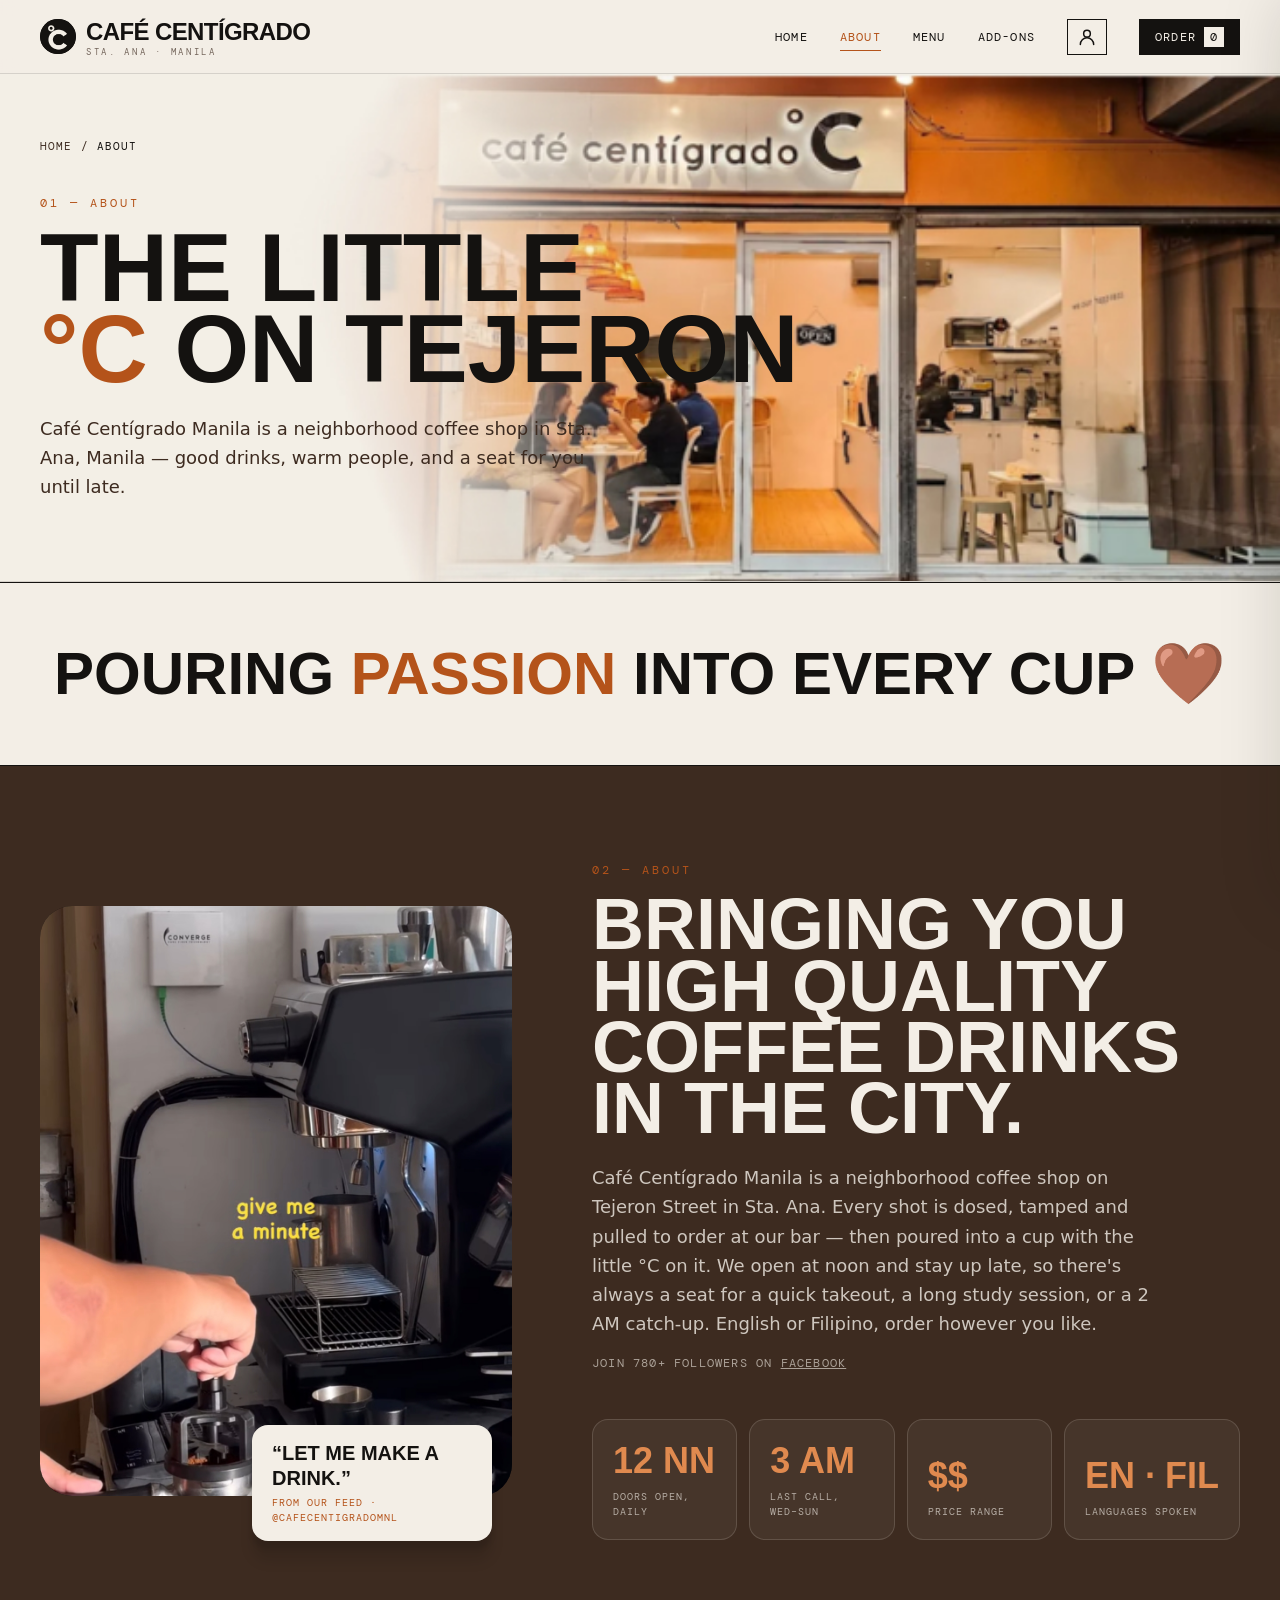
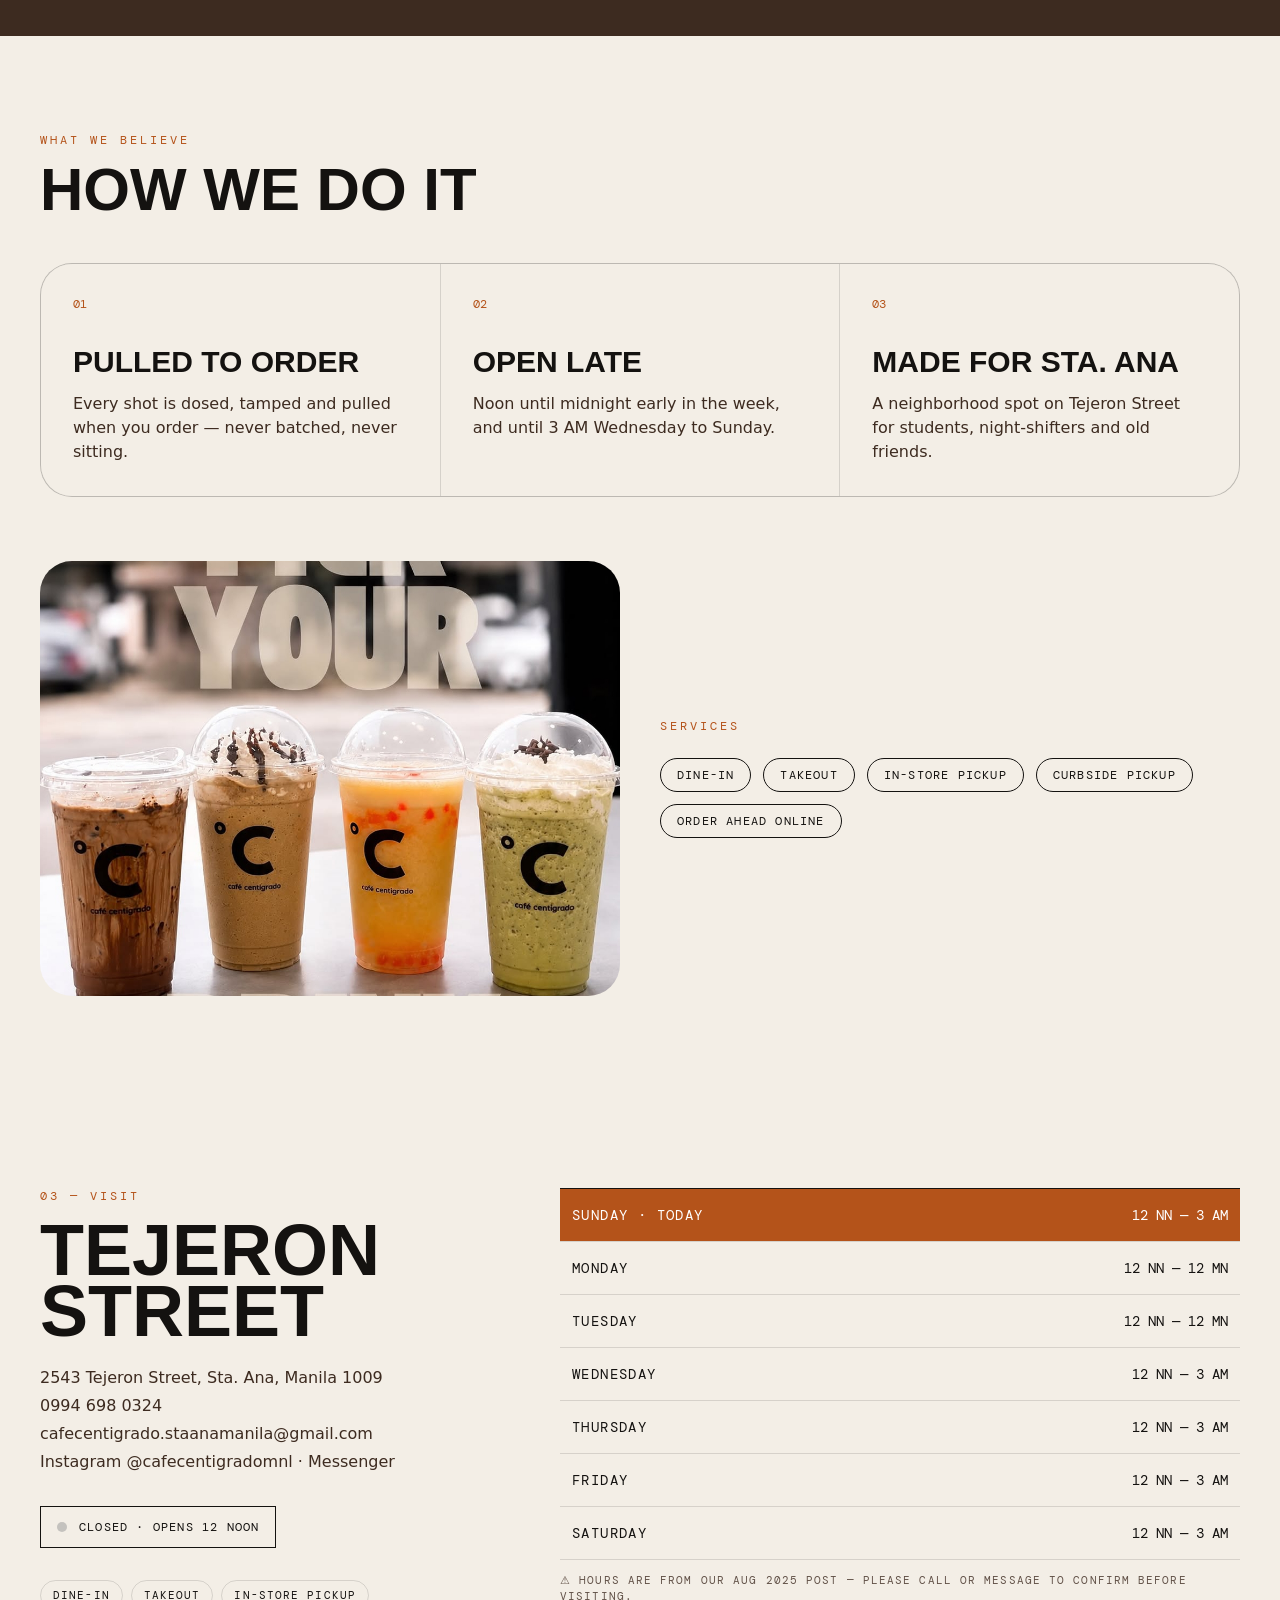
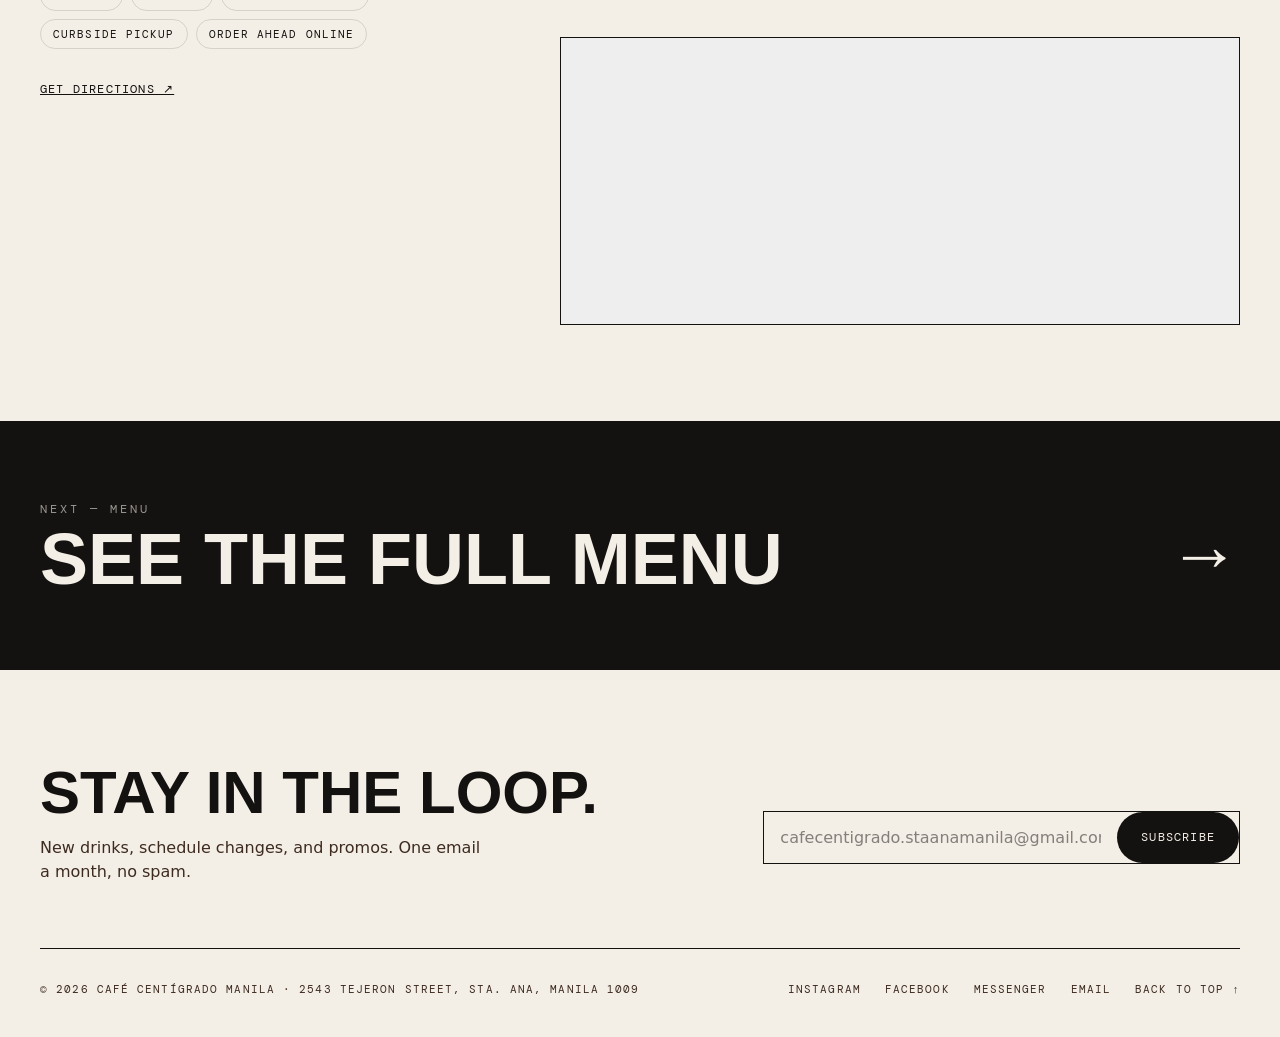
==== commit dac6d309: "Make order queue pickup only with links" ====
--- a/AmenCode/about.html
+++ b/AmenCode/about.html
@@ -14,7 +14,10 @@
   <link rel="stylesheet" href="../AmenCode/page.css">
 </head>
 
+<!-- BODY -->
+
 <body class="sub" data-page="about">
+  <!-- HEADER -->
   <header class="header">
     <div class="container header__inner">
       <a class="logo" href="../AmenCode/index.html">
@@ -22,12 +25,12 @@
         <span class="logo__text"><span class="logo__name">Café Centígrado</span><span class="logo__sub">Sta. Ana ·
             Manila</span></span>
       </a>
+      <!-- NAVIGATION LINKS -->
       <nav class="nav" aria-label="Primary">
         <div class="nav__links" id="navLinks">
           <a class="nav__link" href="../AmenCode/index.html">Home</a><a class="nav__link is-active"
-            href="../AmenCode/about.html">About</a><a class="nav__link"
-            href="../AmenCode/menu.html">Menu</a><a class="nav__link"
-            href="../AmenCode/addons.html">Add-ons</a>
+            href="../AmenCode/about.html">About</a><a class="nav__link" href="../AmenCode/menu.html">Menu</a><a
+            class="nav__link" href="../AmenCode/addons.html">Add-ons</a>
         </div>
         <!-- ===== ACCOUNT BUTTON =====
     Paste this block inside <nav class="nav">, just before the Order button, on every page.
@@ -67,7 +70,9 @@
       </nav>
     </div>
   </header>
+
   <main id="top">
+    <!-- HERO -->
     <section class="page-hero">
       <div class="container">
         <p class="crumbs"><a href="/AmenCode/index.html">Home</a> / <b>About</b></p>
@@ -77,9 +82,13 @@
           people, and a seat for you until late.</p>
       </div>
     </section>
+
+    <!-- TAGLINE -->
     <section class="tagline">
       <p>Pouring <em>passion</em> into every cup 🤎</p>
     </section>
+
+    <!-- ABOUT -->
     <section class="story">
       <div class="container story__grid">
         <div class="story__media">
@@ -105,27 +114,34 @@
         </div>
       </div>
     </section>
+
+    <!-- WHAT WE BELIEVE -->
     <section class="container believe">
       <p class="eyebrow">What we believe</p>
       <h2 class="h2-lg">How we do it</h2>
       <div class="cards">
+
         <article class="card">
           <p class="card__tag">01</p>
           <h3>Pulled to order</h3>
           <p class="card__text">Every shot is dosed, tamped and pulled when you order — never batched, never sitting.
           </p>
         </article>
+
         <article class="card">
           <p class="card__tag">02</p>
           <h3>Open late</h3>
           <p class="card__text">Noon until midnight early in the week, and until 3 AM Wednesday to Sunday.</p>
         </article>
+
         <article class="card">
           <p class="card__tag">03</p>
           <h3>Made for Sta. Ana</h3>
           <p class="card__text">A neighborhood spot on Tejeron Street for students, night-shifters and old friends.</p>
         </article>
       </div>
+
+      <!-- SERVICES -->
       <div class="believe__row">
         <!-- Replace: PHOTO/best.jpg -->
         <img src="/AmenPhoto/best.jpg" alt="Four Café Centígrado drinks lined up on the counter">
@@ -141,6 +157,8 @@
         </div>
       </div>
     </section>
+
+    <!-- VISIT -->
     <section class="visit" id="visit">
       <div class="container visit__grid">
         <div class="visit__info">
@@ -205,12 +223,16 @@
         </div>
       </div>
     </section>
+
+    <!-- SEE THE FULL MENU -->
     <a class="next" href="/AmenCode/menu.html">
       <div class="container">
         <div><small>Next — Menu</small><b>See the full menu</b></div><i>→</i>
       </div>
     </a>
   </main>
+
+  <!-- FOOTER -->
   <footer class="footer">
     <div class="container footer__inner">
       <div class="footer__top">
@@ -219,18 +241,23 @@
           <p class="footer__text">New drinks, schedule changes, and promos. One email a month, no spam.</p>
         </div>
         <form class="subscribe" id="subscribe" novalidate>
-          <div class="subscribe__box"><input type="email" id="email" placeholder="you@email.com"
+          <div class="subscribe__box"><input type="email" id="email" placeholder="cafecentigrado.staanamanila@gmail.com"
               aria-label="Email address" required><button type="submit">Subscribe</button></div>
           <p class="subscribe__msg" id="subMsg" role="status"></p>
         </form>
       </div>
       <div class="footer__bottom">
         <span>© 2026 Café Centígrado Manila · 2543 Tejeron Street, Sta. Ana, Manila 1009</span>
-        <nav class="footer__nav" aria-label="Footer"><a href="#">Instagram</a><a href="#">Facebook</a><a
-            href="#">Messenger</a><a href="#">Email</a><a href="#top">Back to top ↑</a></nav>
+        <nav class="footer__nav" aria-label="Footer"><a
+            href="https://l.messenger.com/l.php?u=https%3A%2F%2Fwww.instagram.com%2Fcafecentigradomnl%3Fdmpr%3DbTcxemdqMXh0dGE%253D&h=AUCxR1cgy9BdbQjLAGC3W66VVcoggzcrEh9nSgYyYDEKC_B7EqL5-7xATZD6qKx5WvQtOvjYsFgtW3to6J22FCqYwAcdbMK9ElF-1EONAcWYwcSmFDG2B1dCtszHfM_DTDkXmg">Instagram</a><a
+            href="https://www.facebook.com/share/18JG2aHYUP/">Facebook</a><a
+            href="https://l.messenger.com/l.php?u=https%3A%2F%2Fwww.messenger.com%2Fcafecentigradomnl%3Fdmpr%3DbTcxemdqMXh0dGE%253D&h=AUCxR1cgy9BdbQjLAGC3W66VVcoggzcrEh9nSgYyYDEKC_B7EqL5-7xATZD6qKx5WvQtOvjYsFgtW3to6J22FCqYwAcdbMK9ElF-1EONAcWYwcSmFDG2B1dCtszHfM_DTDkXmg">Messenger</a><a
+            href="mailto:cafecentigrado.staanamanila@gmail.com">Email</a><a href="#top">Back to top ↑</a></nav>
       </div>
     </div>
   </footer>
+
+  <!-- CART -->
   <div class="scrim" id="scrim"></div>
   <aside class="cart" id="cart" aria-label="Your order" aria-hidden="true">
     <div class="cart__head">
--- a/AmenCode/styles.css
+++ b/AmenCode/styles.css
@@ -653,6 +653,38 @@
   display: flex;
   align-items: center;
   gap: 16px;
+}
+
+.pick__arrow {
+  position: absolute;
+  top: 50%;
+  transform: translateY(-50%);
+  z-index: 2;
+  width: 44px;
+  height: 44px;
+  display: grid;
+  place-items: center;
+  border: 1.693px solid #fff;
+  border-radius: 50%;
+  background: rgba(20, 18, 16, 0.6);
+  backdrop-filter: blur(8px);
+  box-shadow: 0 10px 15px rgba(0, 0, 0, 0.1), 0 4px 6px rgba(0, 0, 0, 0.1);
+  font: 400 24px/1 var(--mono);
+  color: #fff;
+  transition: background 0.2s, border-color 0.2s;
+}
+
+.pick__arrow:hover {
+  background: var(--accent);
+  border-color: var(--accent);
+}
+
+.pick__arrow--prev {
+  left: 16px;
+}
+
+.pick__arrow--next {
+  right: 16px;
 }
 
 .price {
@@ -1568,4 +1600,495 @@
   font-size: 16px;
   background: none;
   border: 2px solid #121210;
+}
+
+/* =====================================================================
+   ADMIN PANEL base (moved here from the old admin.html)
+   ===================================================================== */
+.adm {
+  padding-top: 48px;
+  padding-bottom: 96px;
+}
+
+.adm__bar {
+  display: flex;
+  flex-wrap: wrap;
+  gap: 16px;
+  align-items: center;
+  justify-content: space-between;   /* ibinalik mula sa flex-end */
+  margin-bottom: 32px;
+}
+
+.adm .btn.is-on,
+.adm__tabs .btn.is-on {
+  background: var(--accent);
+  border-color: var(--accent);
+  color: #fff;
+}
+
+.header .adm__tabs .btn {
+  padding: 8px 18px;
+}
+
+.adm__tabs {
+  display: flex;
+  flex-wrap: wrap;
+  gap: 12px;
+}
+
+.adm .btn.is-on {
+  background: var(--accent);
+  border-color: var(--accent);
+  color: #fff;
+}
+
+.adm__stats {
+  display: grid;
+  grid-template-columns: repeat(auto-fit, minmax(160px, 1fr));
+  gap: 12px;
+  margin-bottom: 24px;
+}
+
+.adm__stats div {
+  padding: 20px;
+  border: 1.693px solid var(--hair);
+  border-radius: 24px;
+  background: var(--beige);
+}
+
+.adm__stats b {
+  display: block;
+  font: 900 40px/44px var(--display);
+  text-transform: uppercase;
+}
+
+#panel {
+  padding: 32px;
+  border: 1.693px solid var(--hair);
+  border-radius: 32px;
+  background: #f7f3ea;
+}
+
+.adm table {
+  width: 100%;
+  border-collapse: collapse;
+  border-top: 1.693px solid var(--ink);
+}
+
+.adm th,
+.adm td {
+  padding: 14px 10px;
+  border-bottom: 1.693px solid var(--hair);
+  font: 400 13px/18px var(--mono);
+  text-align: left;
+  vertical-align: top;
+}
+
+.adm th {
+  text-transform: uppercase;
+  letter-spacing: 1px;
+  color: var(--muted);
+}
+
+.adm small {
+  color: var(--muted);
+}
+
+.adm input,
+.adm select {
+  min-height: 36px;
+  padding: 0 8px;
+  border: 1.693px solid var(--ink);
+  background: var(--bg);
+  font: 400 13px var(--mono);
+  color: var(--ink);
+}
+
+.adm input[type=number] {
+  width: 90px;
+}
+
+.adm input[type=checkbox] {
+  min-height: 0;
+}
+
+.adm input[type=search] {
+  min-width: 240px;
+}
+
+.adm .btn {
+  padding: 8px 14px;
+}
+
+.adm__scroll {
+  overflow-x: auto;
+}
+
+.adm__tools {
+  display: flex;
+  flex-wrap: wrap;
+  gap: 12px;
+  align-items: center;
+  margin-bottom: 16px;
+}
+
+.adm__form {
+  display: grid;
+  gap: 12px;
+  max-width: 420px;
+  padding: 24px;
+  border-radius: 24px;
+  background: var(--beige);
+  margin-bottom: 32px;
+}
+
+.adm__form label {
+  display: grid;
+  gap: 4px;
+}
+
+.adm__form input,
+.adm__form select {
+  width: 100%;
+}
+
+.adm__warn {
+  padding: 12px 16px;
+  margin-bottom: 16px;
+  border: 1.693px solid var(--accent);
+  color: var(--accent);
+  font: 400 12px/18px var(--mono);
+  text-transform: uppercase;
+}
+
+.adm h3.grp {
+  padding: 20px 0 8px;
+  margin-right: auto;
+  font: 900 28px/32px var(--display);
+  text-transform: uppercase;
+}
+
+.grp-bar {
+  margin-bottom: 0;
+}
+
+.pill {
+  padding: 2px 8px;
+  border-radius: 99px;
+  background: var(--ink);
+  color: var(--bg);
+  font: 400 10px/16px var(--mono);
+  text-transform: uppercase;
+  white-space: nowrap;
+}
+
+.pill--off {
+  background: var(--accent);
+}
+
+.queue {
+  display: grid;
+  grid-template-columns: repeat(auto-fill, minmax(290px, 1fr));
+  gap: 16px;
+}
+
+.qcard {
+  display: grid;
+  gap: 12px;
+  align-content: start;
+  padding: 24px;
+  border: 1.693px solid var(--ink);
+  border-radius: 24px;
+  background: var(--bg);
+}
+
+.qcard--on-hold {
+  border-style: dashed;
+  border-color: var(--accent);
+}
+
+.qcard--ready {
+  background: var(--beige);
+}
+
+.qcard__top {
+  display: flex;
+  justify-content: space-between;
+  align-items: center;
+  gap: 12px;
+}
+
+.qcard h3 {
+  font: 900 40px/44px var(--display);
+}
+
+.qcard__items {
+  display: grid;
+  gap: 4px;
+  padding: 12px 0;
+  border-top: 1.693px solid var(--hair);
+  border-bottom: 1.693px solid var(--hair);
+  font-size: 15px;
+  line-height: 22px;
+}
+
+.qcard__total {
+  font: 500 15px/20px var(--mono);
+}
+
+.qcard__acts {
+  display: flex;
+  flex-wrap: wrap;
+  gap: 8px;
+}
+
+@media (max-width:860px) {
+  #panel {
+    padding: 20px;
+  }
+
+  .adm input[type=search] {
+    min-width: 0;
+    width: 100%;
+  }
+}
+
+/* =====================================================================
+   ADMIN PANEL (adminAccounts, adminMenu, adminOrders): one page per tab, each with sections
+   ===================================================================== */
+.adm [hidden] {
+  display: none !important;
+}
+
+.adm__sub {
+  display: flex;
+  flex-wrap: wrap;
+  gap: 8px;
+  margin-bottom: 20px;
+}
+
+.adm__sub .btn {
+  padding: 6px 14px;
+}
+
+.adm .btn--danger {
+  border-color: var(--accent);
+  color: var(--accent);
+}
+
+.adm__ok {
+  padding: 12px 16px;
+  margin-bottom: 16px;
+  border: 1.693px solid var(--green);
+  background: var(--bg);
+  font: 400 13px/20px var(--mono);
+  overflow-wrap: anywhere;
+}
+
+.adm__ok code {
+  padding: 2px 8px;
+  background: var(--ink);
+  color: var(--bg);
+  user-select: all;
+}
+
+.adm__note {
+  padding-top: 16px;
+  font: 400 11px/16.5px var(--mono);
+  letter-spacing: 1.1px;
+  text-transform: uppercase;
+  color: var(--muted);
+}
+
+.adm__sum {
+  padding-bottom: 16px;
+  font: 400 13px/22px var(--mono);
+}
+
+.adm__sum small {
+  display: block;
+  color: var(--muted);
+}
+
+.adm__form--wide {
+  max-width: none;
+}
+
+.adm__grid {
+  display: grid;
+  grid-template-columns: repeat(auto-fit, minmax(200px, 1fr));
+  gap: 12px;
+}
+
+.adm__wide {
+  grid-column: 1 / -1;
+}
+
+.adm__form--wide label {
+  display: grid;
+  gap: 4px;
+}
+
+.adm__size {
+  display: flex;
+  flex-wrap: wrap;
+  align-items: center;
+  gap: 8px 12px;
+  padding: 4px 0;
+}
+
+.adm__size .mono-sm {
+  min-width: 70px;
+}
+
+.adm__size label {
+  display: flex;
+  align-items: center;
+  gap: 6px;
+  white-space: nowrap;
+}
+
+.adm__save {
+  padding-top: 24px;
+}
+
+.adm__gone {
+  padding-top: 40px;
+}
+
+.adm__gone li {
+  display: flex;
+  flex-wrap: wrap;
+  align-items: center;
+  justify-content: space-between;
+  gap: 12px;
+  padding: 10px 0;
+  border-bottom: 1.693px solid var(--hair);
+}
+
+.qcard__where {
+  padding: 10px 12px;
+  border-left: 3px solid var(--accent);
+  background: var(--beige);
+  font-size: 14px;
+  line-height: 20px;
+  overflow-wrap: anywhere;
+}
+
+/* Menu page: sold-out rows */
+.mrow.is-out h3,
+.mrow.is-out p,
+.mrow.is-out .size,
+.mrow.is-out .mrow__img {
+  opacity: 0.5;
+}
+
+.mrow .add:disabled {
+  cursor: not-allowed;
+  opacity: 0.45;
+}
+
+.tag--out {
+  background: var(--ink);
+}
+
+/* =====================================================================
+   CART: pickup or delivery
+   ===================================================================== */
+.cart__co {
+  display: grid;
+  gap: 10px;
+  padding: 8px 0 4px;
+}
+
+.cart__mode {
+  display: flex;
+  gap: 20px;
+}
+
+.cart__mode label {
+  display: flex;
+  align-items: center;
+  gap: 8px;
+  cursor: pointer;
+}
+
+.cart__mode input {
+  accent-color: var(--accent);
+}
+
+.cart__co input[type="tel"],
+.cart__co input[type="text"] {
+  width: 100%;
+  min-height: 44px;
+  padding: 0 12px;
+  border: 1.693px solid var(--ink);
+  border-radius: 0;
+  background: var(--bg);
+  font: 400 14px var(--body);
+  color: var(--ink);
+}
+
+.cart__co [hidden] {
+  display: none;
+}
+
+.cart__comsg {
+  min-height: 16px;
+  color: var(--accent);
+}
+
+/* Place order confirmation popup */
+.confirm {
+  border: 1.693px solid var(--ink);
+  border-radius: 24px;
+  background: var(--bg);
+  color: var(--ink);
+  padding: 32px;
+  width: calc(100% - 32px);
+  max-width: 420px;
+}
+
+.confirm::backdrop {
+  background: rgba(20, 18, 16, 0.55);
+}
+
+.confirm h3 {
+  margin: 0 0 12px;
+}
+
+.confirm__sum {
+  margin: 0 0 24px;
+  font: 400 13px/20px var(--mono);
+}
+
+.confirm__actions {
+  display: flex;
+  flex-wrap: wrap;
+  gap: 12px;
+  justify-content: flex-end;
+}
+
+/* "Save menu changes" zoom */
+@keyframes saveZoom {
+  0%   { transform: scale(1); }
+  40%  { transform: scale(1.15); }
+  100% { transform: scale(1); }
+}
+
+.btn.is-zoom {
+  animation: saveZoom 0.45s ease;
+  pointer-events: none;   /* blocks double-clicks while it reloads */
+}
+
+.header .adm__tabs {
+  gap: 32px;
+  align-items: center;
+}
+
+.header button.nav__link {
+  background: none;
+  border: 0;
+  cursor: pointer;
+  color: inherit;
 }
--- a/AmenCode/page.css
+++ b/AmenCode/page.css
@@ -50,6 +50,59 @@
   font-size: 18px;
   line-height: 29.25px;
   color: var(--brown);
+}
+
+/* MENU PAGE HERO */
+
+body[data-page="menu"] .page-hero {
+  background: #f3eee6 url("../AmenPhoto/menu-hero.jpg") right center / auto 100% no-repeat;
+}
+
+@media (max-width: 860px) {
+  body[data-page="menu"] .page-hero {
+    background:
+      linear-gradient(to right, rgba(243, 238, 230, 0.92) 55%, rgba(243, 238, 230, 0.55)),
+      url("../AmenPhoto/menu-hero.jpg") 75% center / cover no-repeat;
+  }
+}
+
+/* ABOUT PAGE HERO */
+body[data-page="about"] .page-hero {
+  background: #f3eee6 url("../AmenPhoto/about-hero.jpg") right center / auto 100% no-repeat;
+}
+
+@media (max-width: 860px) {
+  body[data-page="about"] .page-hero {
+    background:
+      linear-gradient(to right, rgba(243, 238, 230, 0.92) 55%, rgba(243, 238, 230, 0.55)),
+      url("../AmenPhoto/about-hero.jpg") 75% center / cover no-repeat;
+  }
+}
+
+/* ADDONS PAGE HERO */
+body[data-page="addons"] .page-hero {
+  background: #f3eee6 url("../AmenPhoto/addons-hero.jpg") right center / auto 100% no-repeat;
+}
+
+@media (max-width: 860px) {
+  body[data-page="addons"] .page-hero {
+    background:
+      linear-gradient(to right, rgba(243, 238, 230, 0.92) 55%, rgba(243, 238, 230, 0.55)),
+      url("../AmenPhoto/addons-hero.jpg") 75% center / cover no-repeat;
+  }
+}
+
+/* ACCOUNT / SIGNUP PAGE HERO */
+body[data-page="account"] .page-hero {
+  background: #f3eee6 url("../AmenPhoto/signup-hero.jpg") right center / auto 100% no-repeat;
+}
+
+@media (max-width: 860px) {
+  body[data-page="account"] .page-hero {
+    background:
+      linear-gradient(to right, rgba(243, 238, 230, 0.92) 55%, rgba(243, 238, 230, 0.55)),
+      url("../AmenPhoto/signup-hero.jpg") 75% center / cover no-repeat;
+  }
 }
 
 /* About */
@@ -342,11 +395,20 @@
 
 .mrow {
   display: grid;
-  grid-template-columns: 48px 1fr auto;
+  grid-template-columns: 48px 64px 1fr auto;
   align-items: center;
-  gap: 0;
+  gap: 16px;
   padding: 24px 0;
   border-bottom: 1.693px solid var(--hair);
+}
+
+.mrow__img {
+  width: 64px;
+  height: 64px;
+  border-radius: 12px;
+  object-fit: cover;
+  display: block;
+  background: var(--beige);
 }
 
 .mrow__no {
